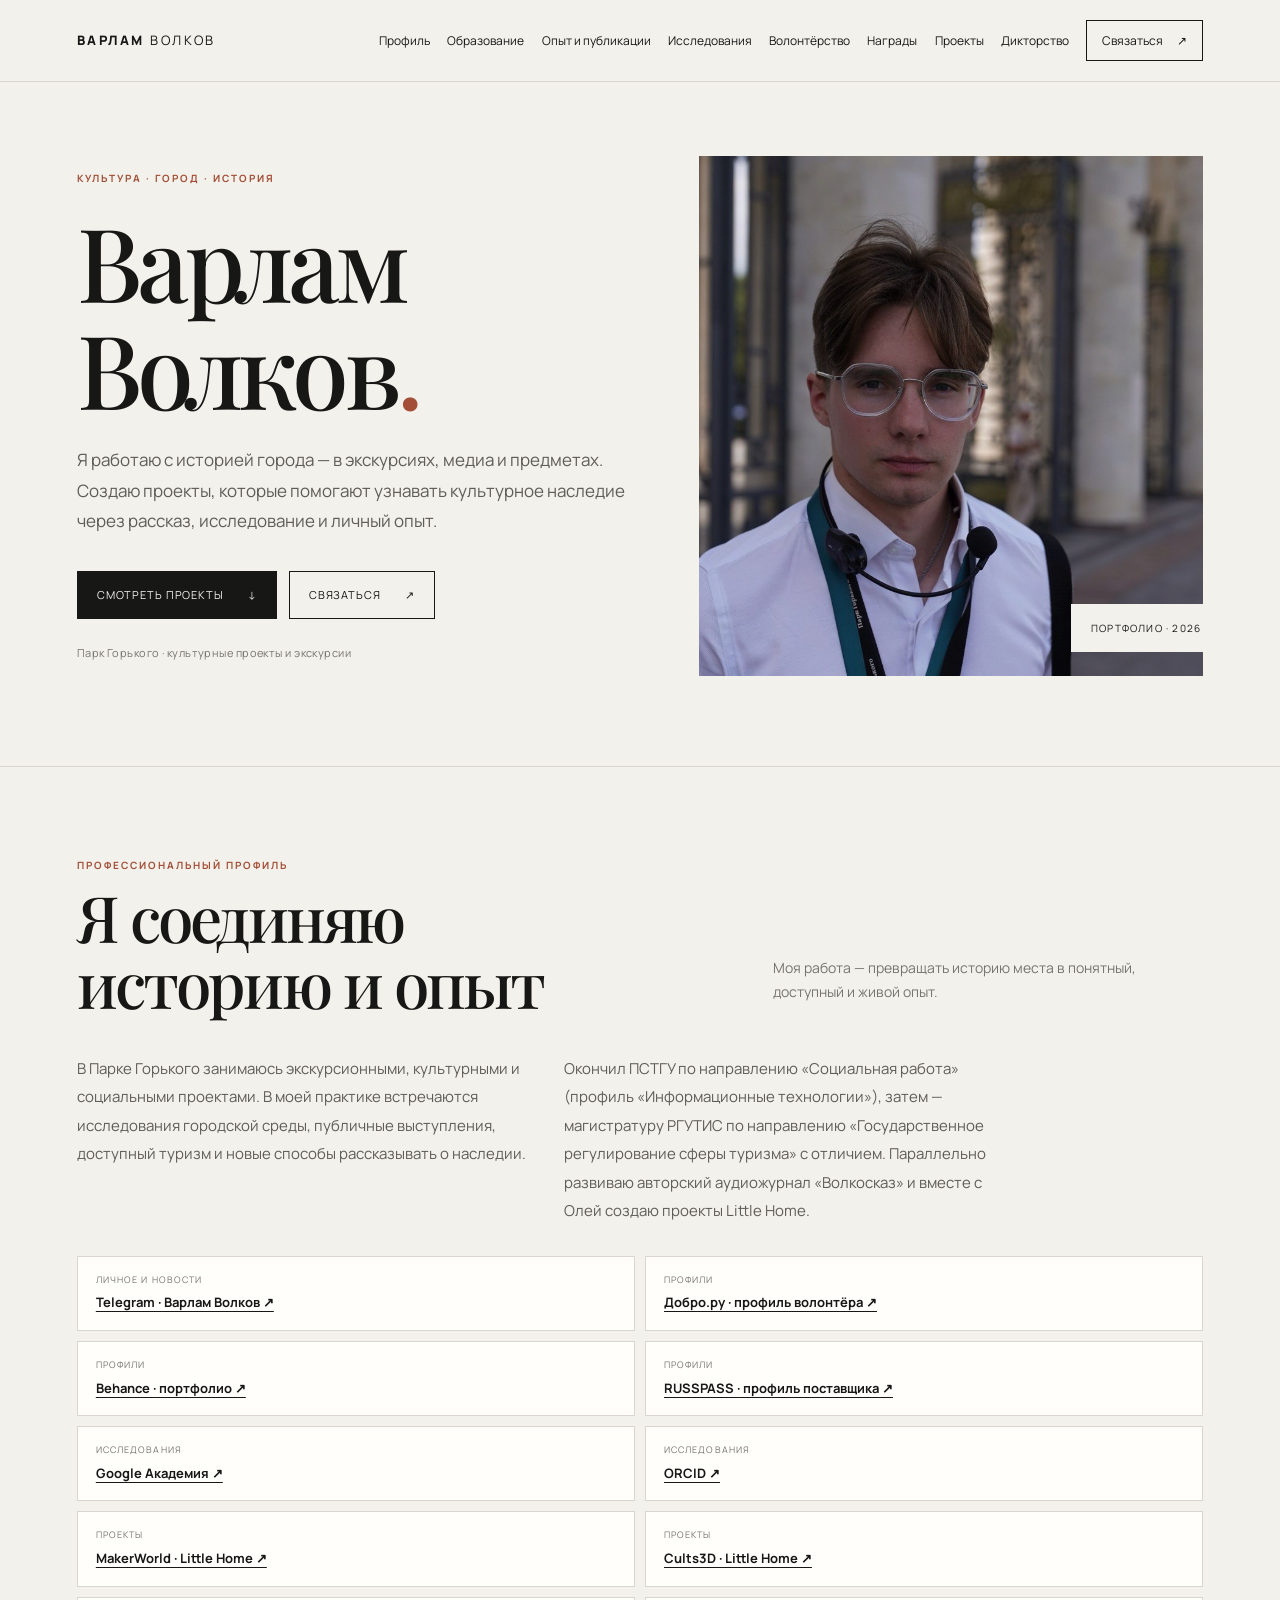
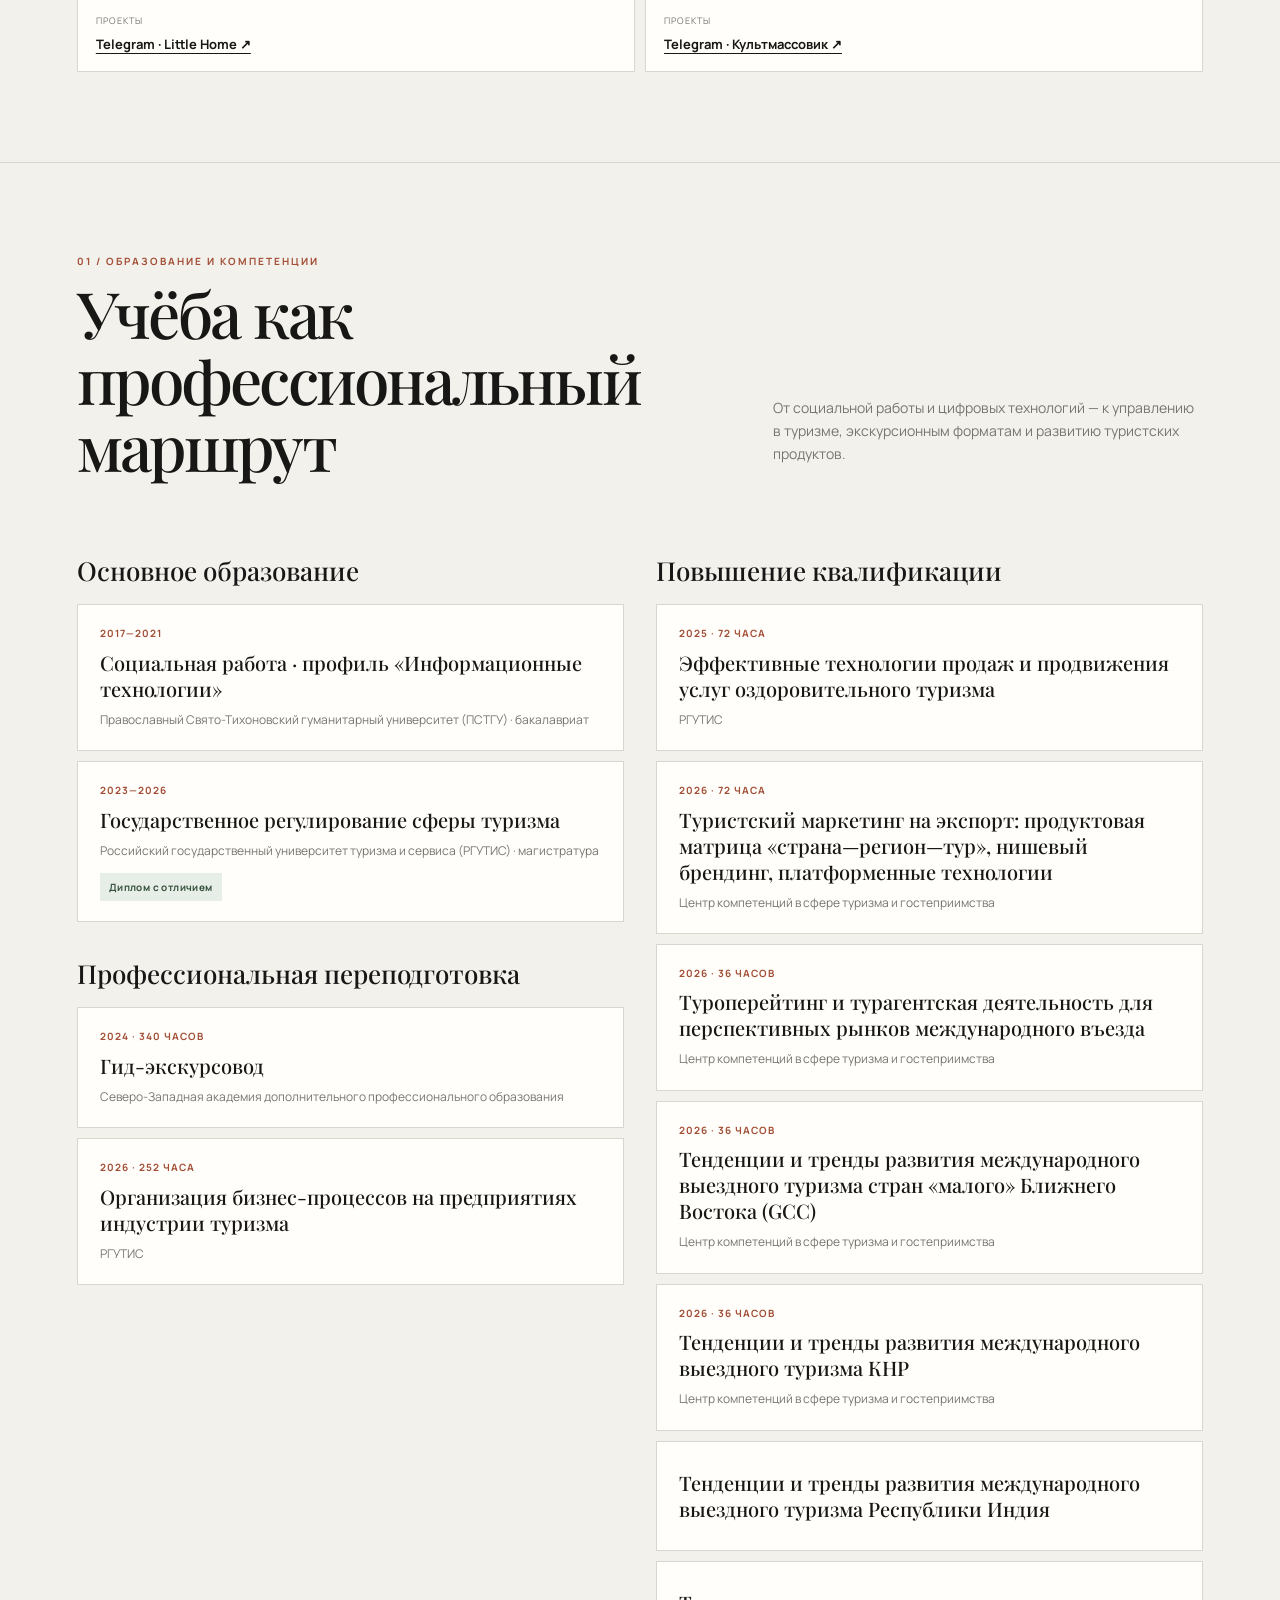
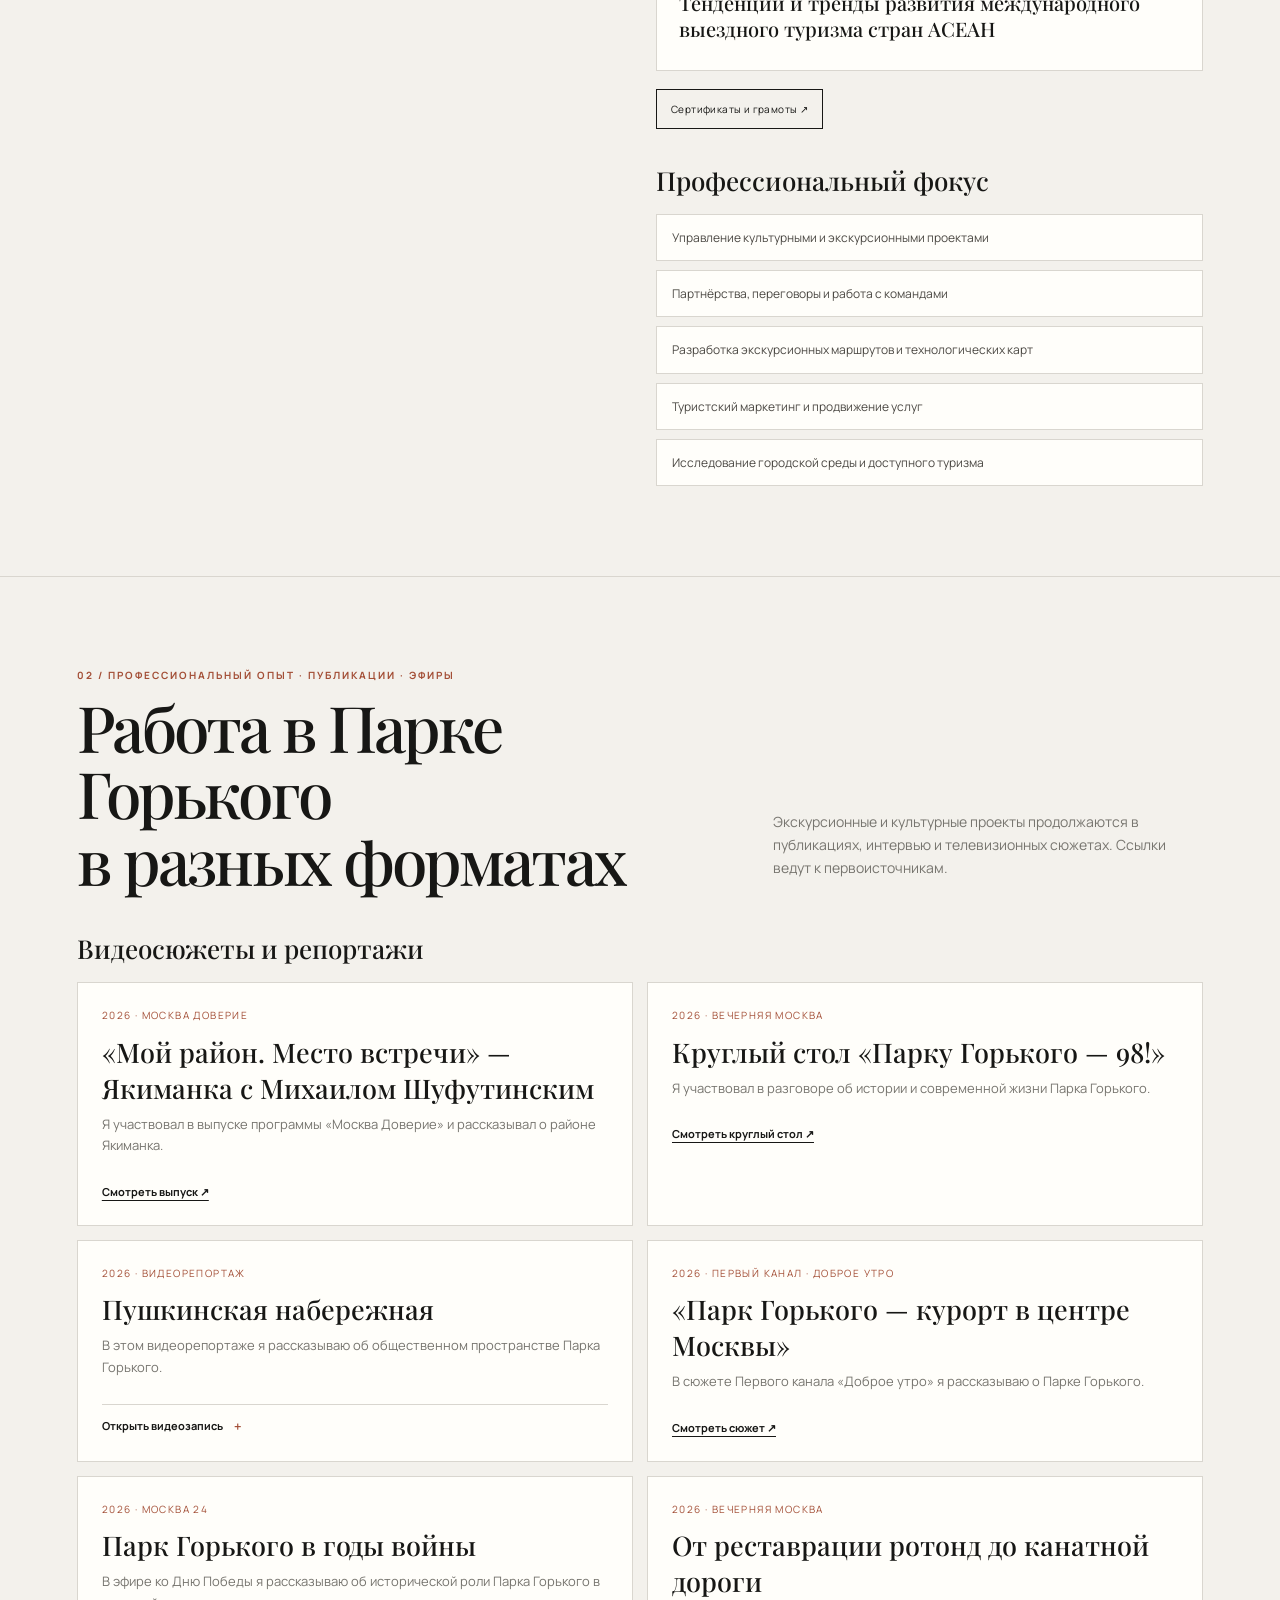
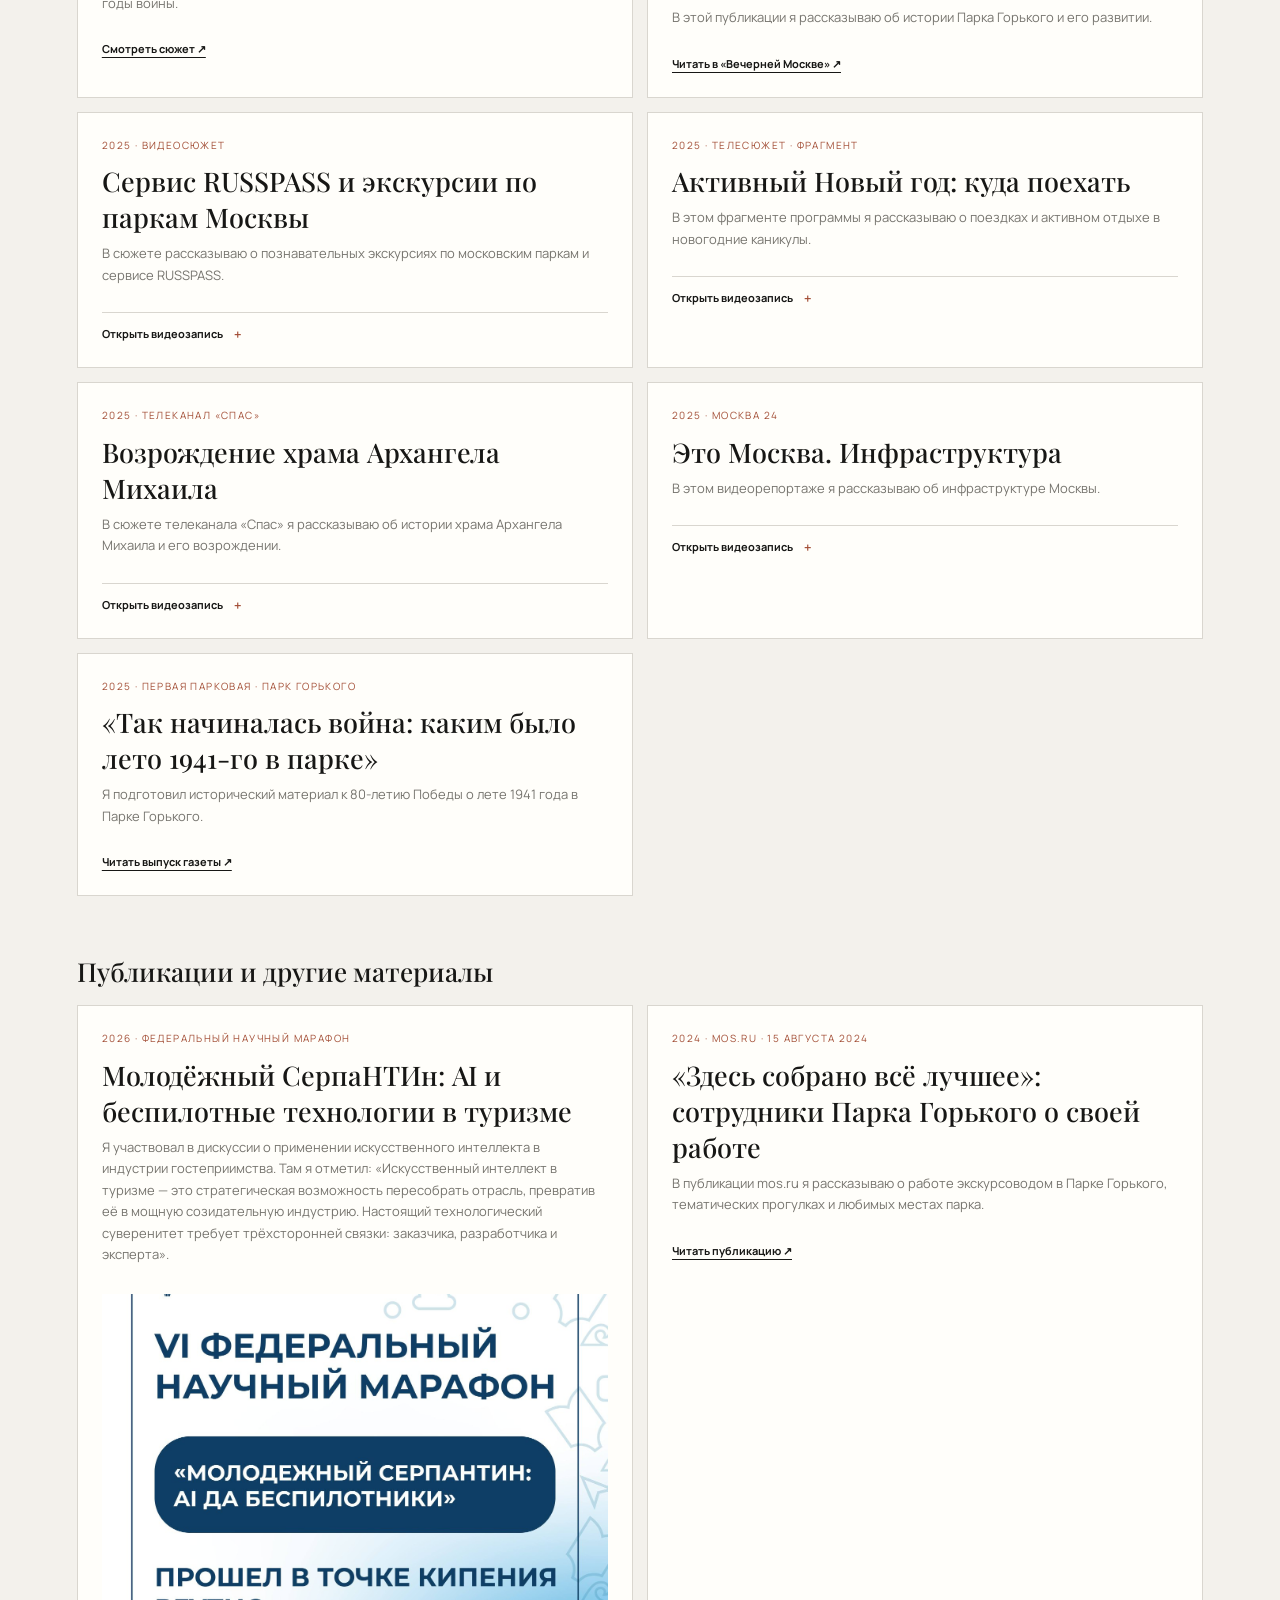
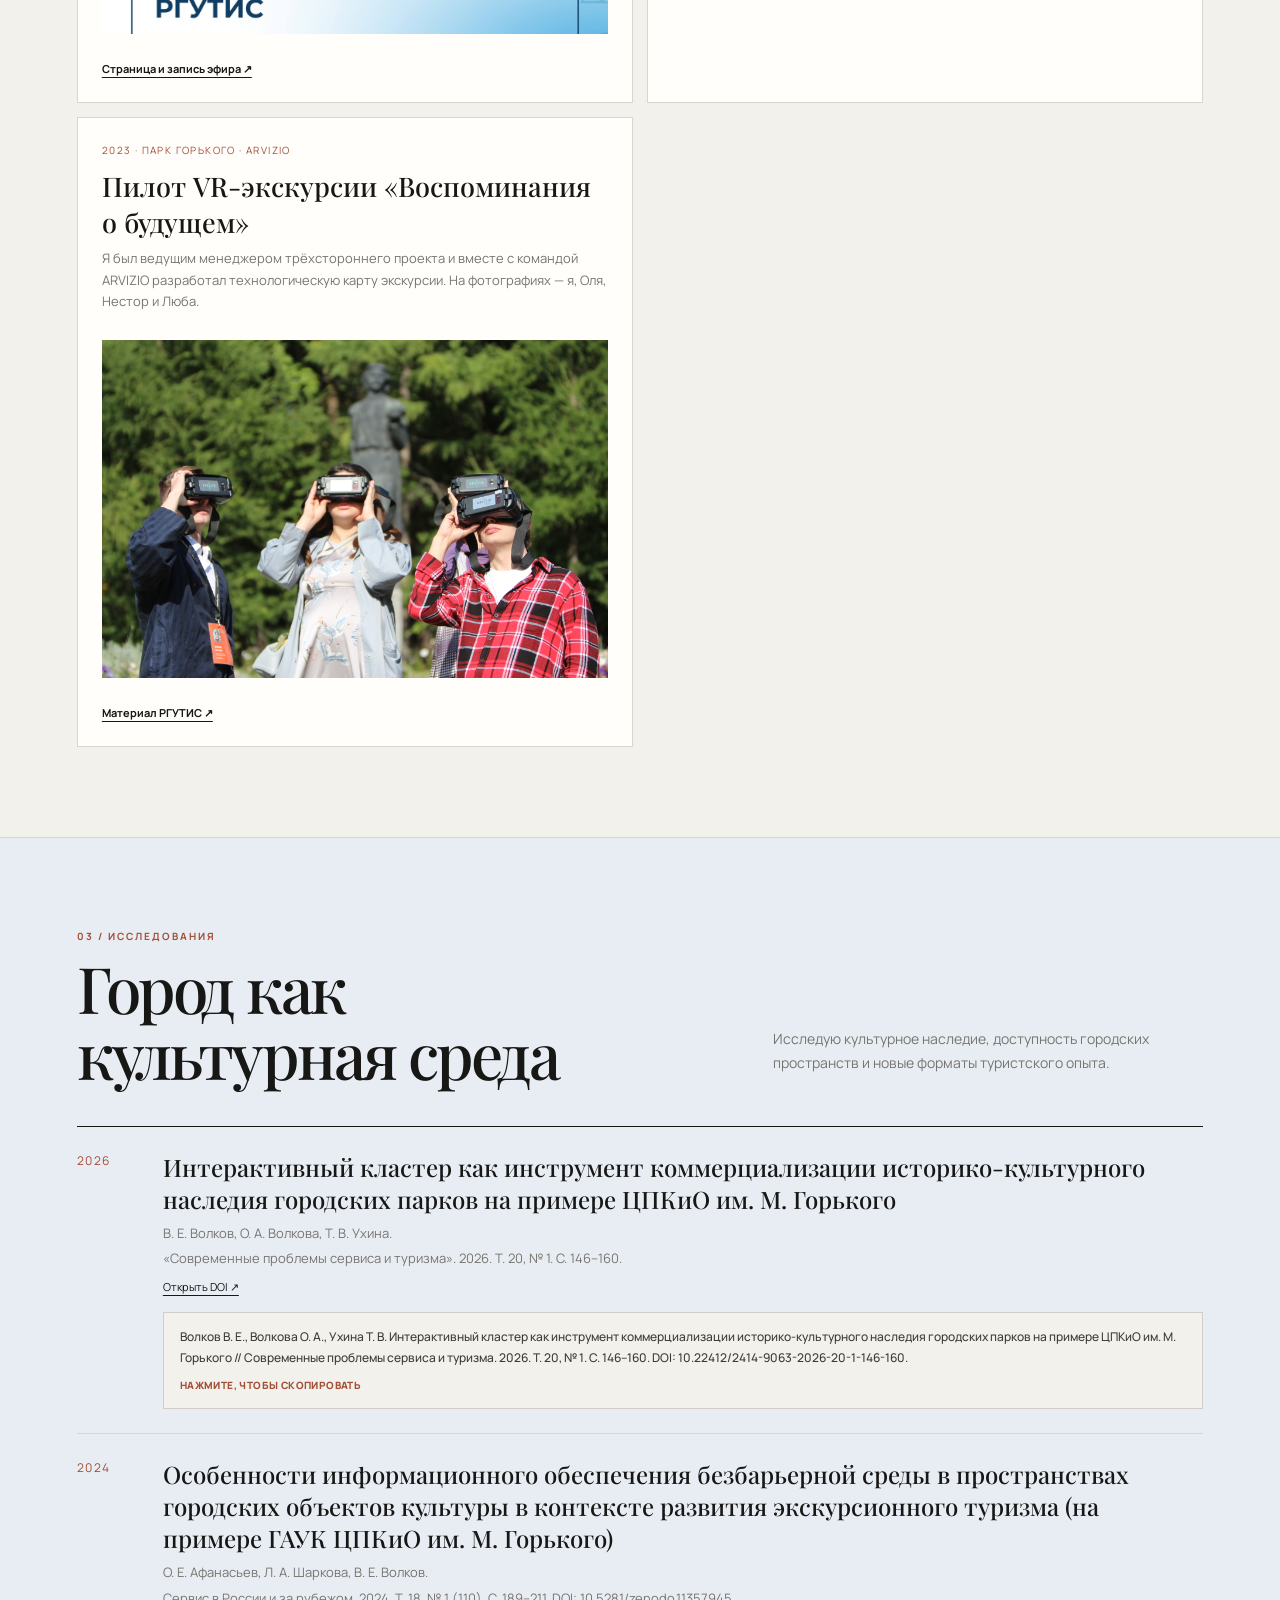
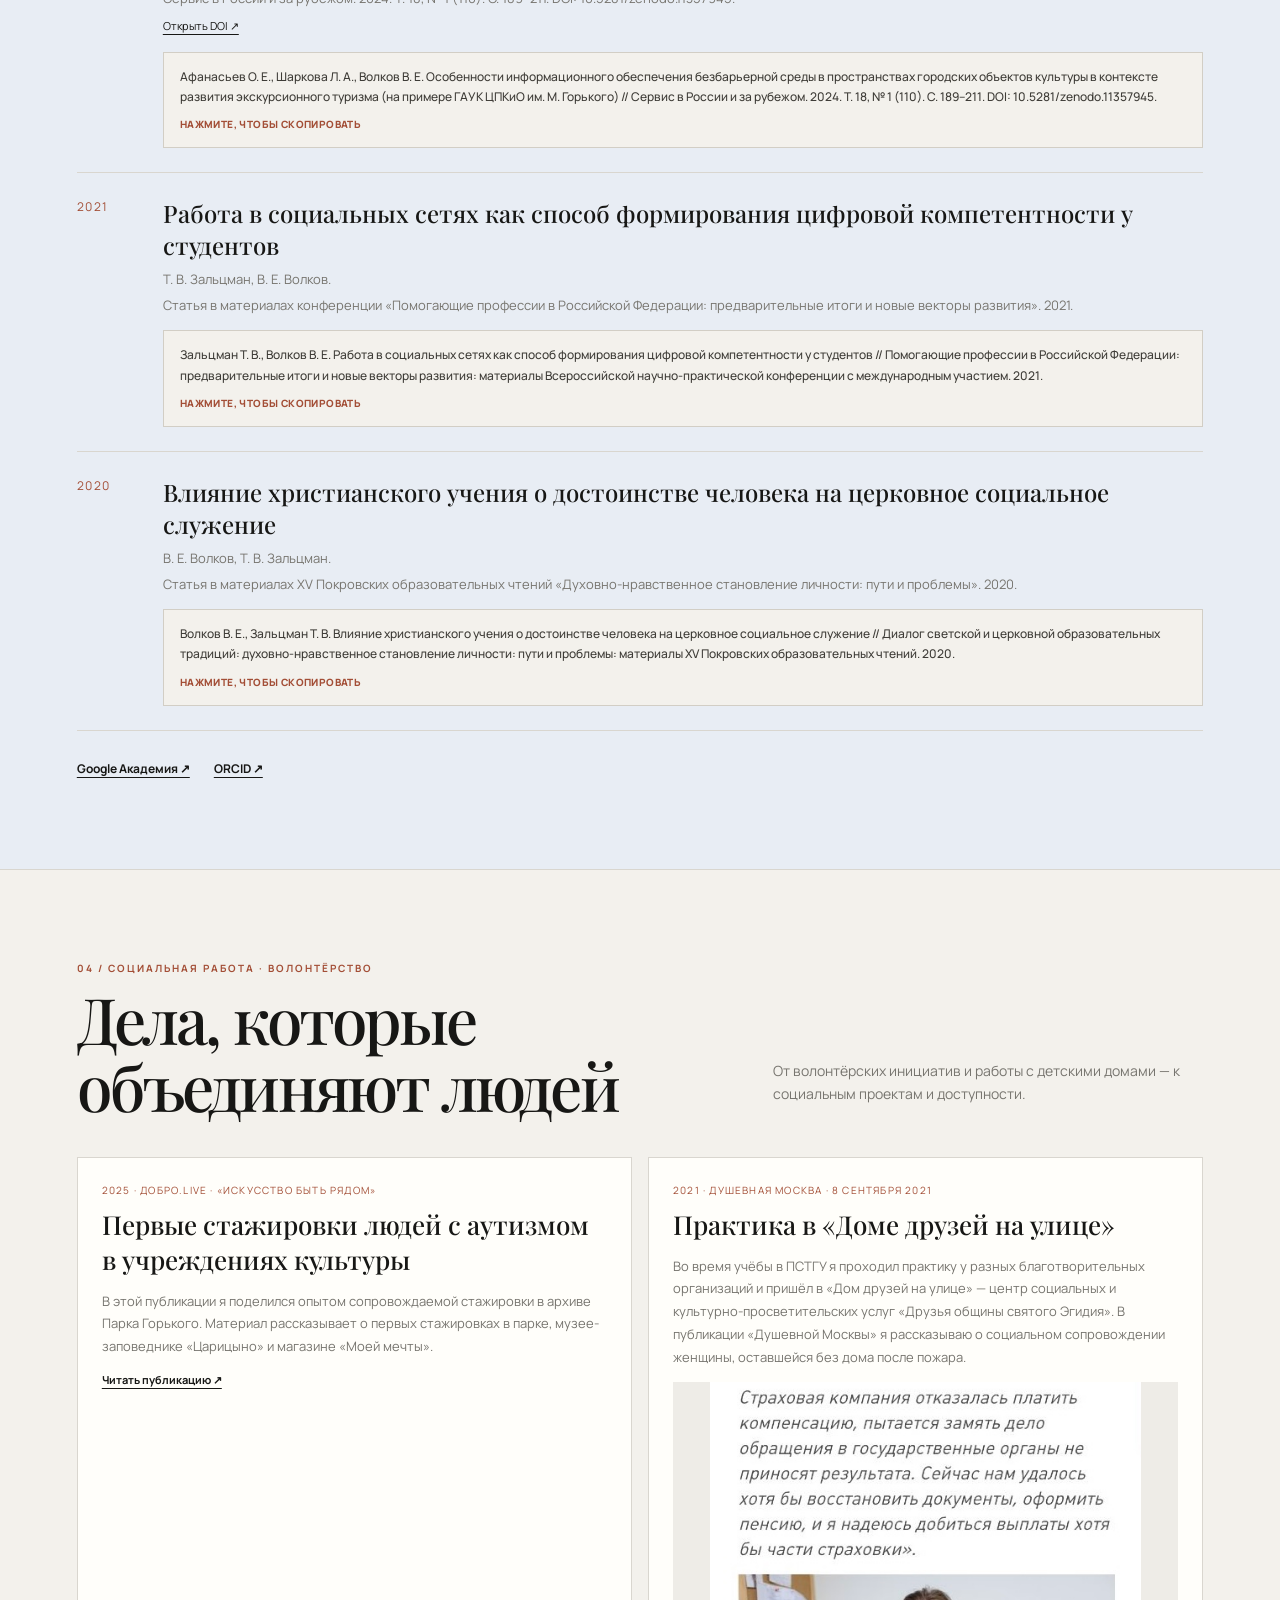
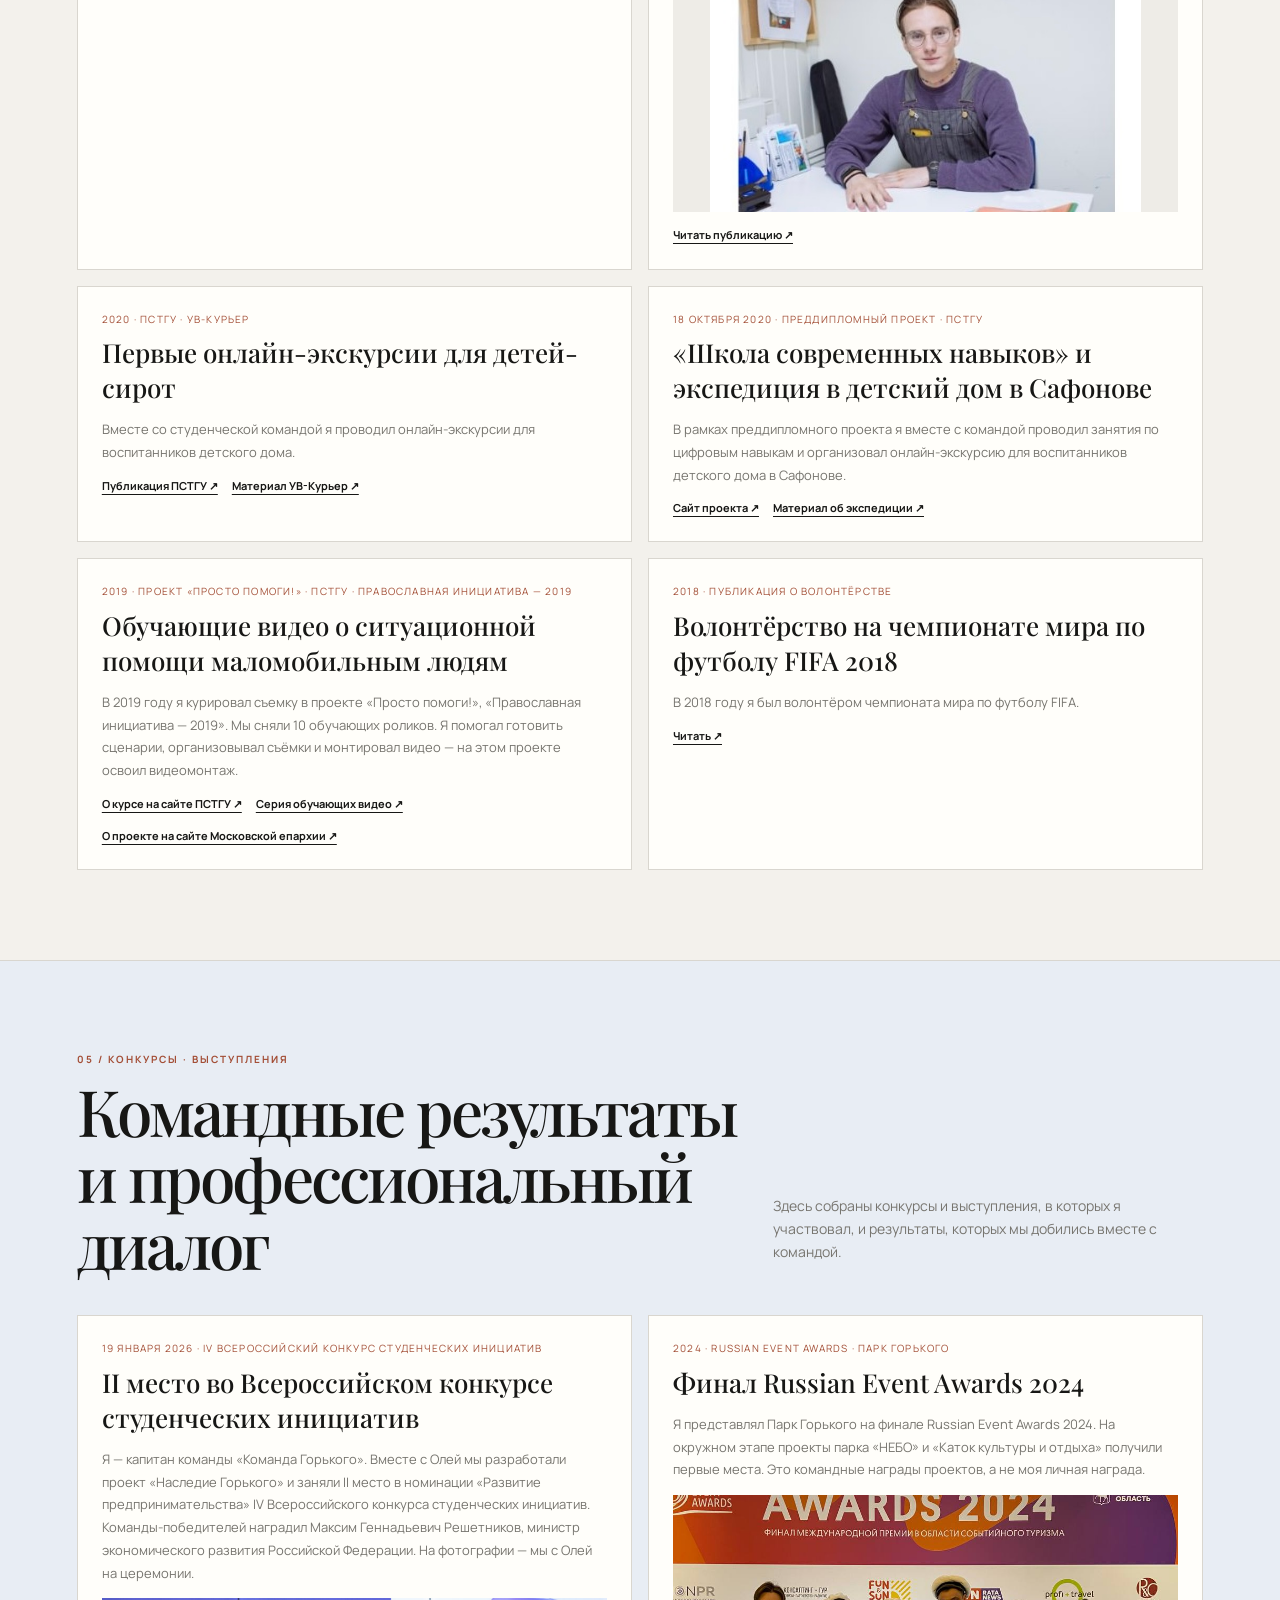
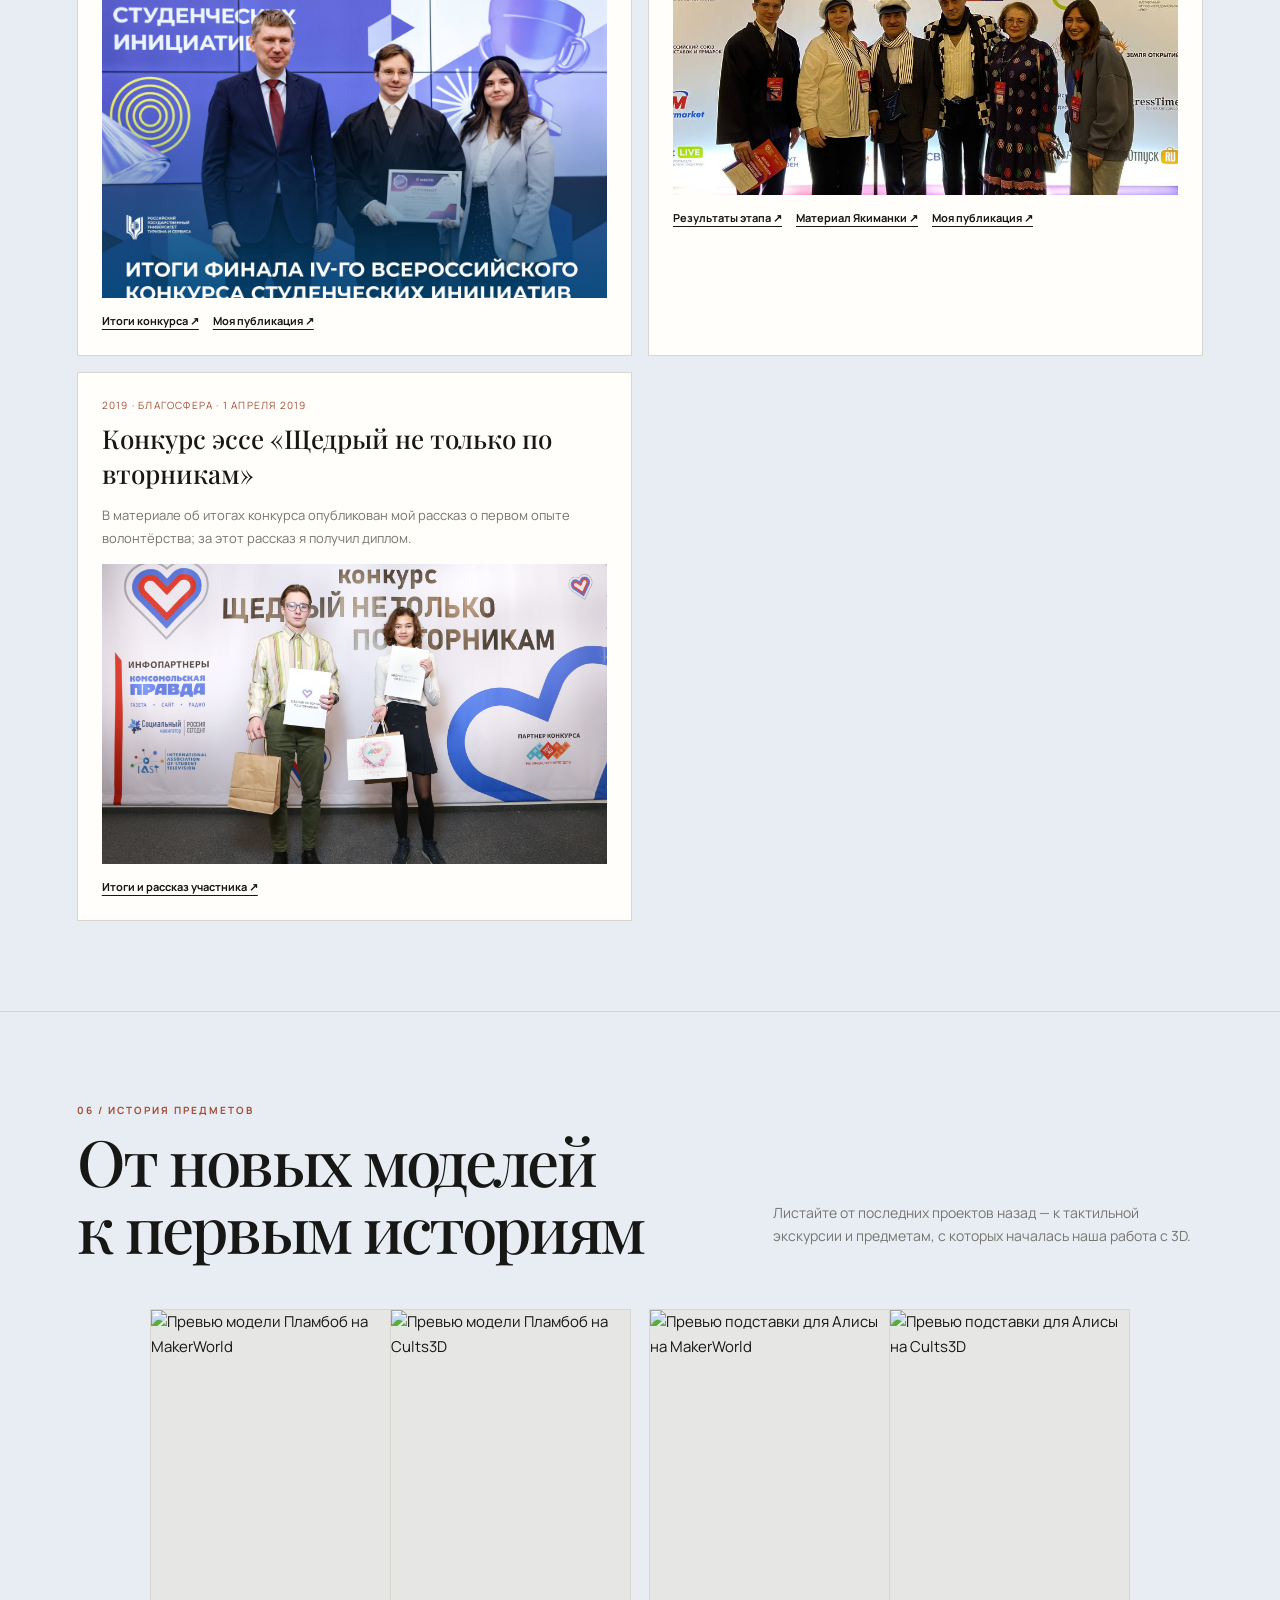
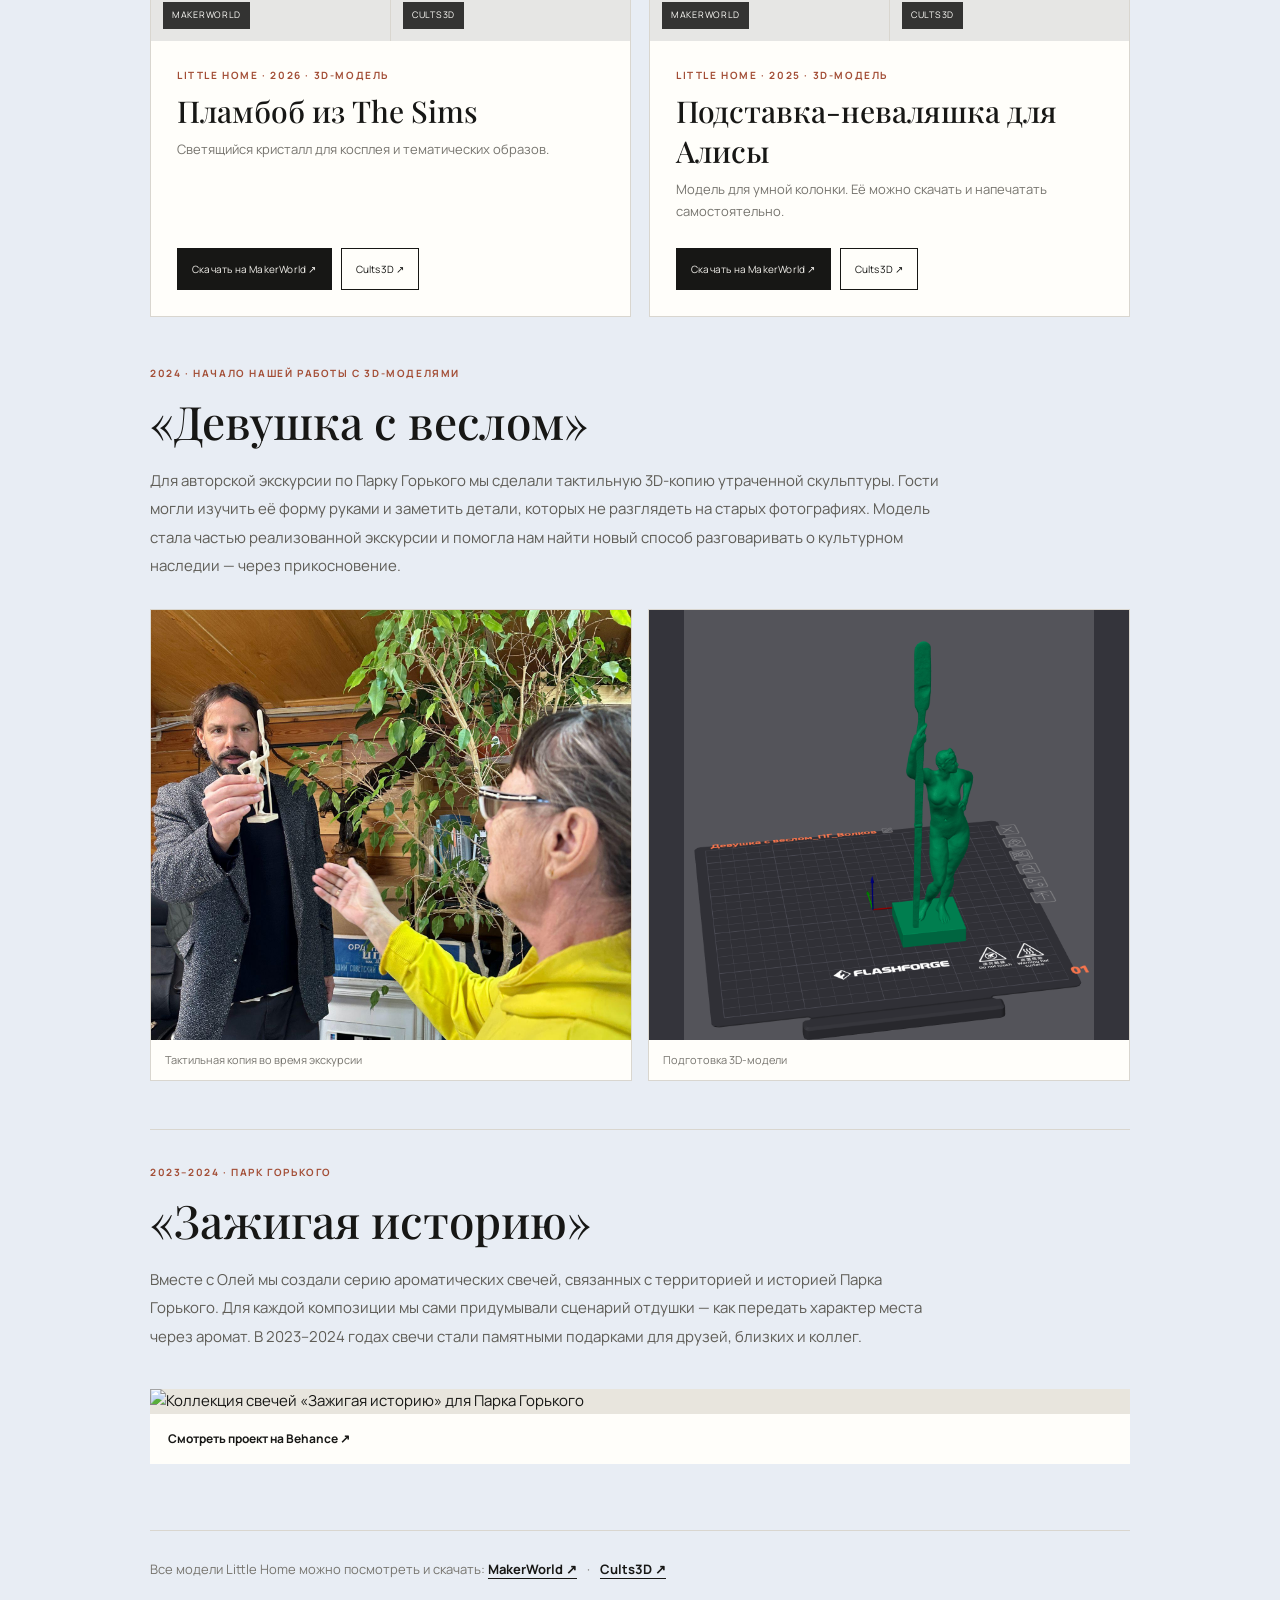
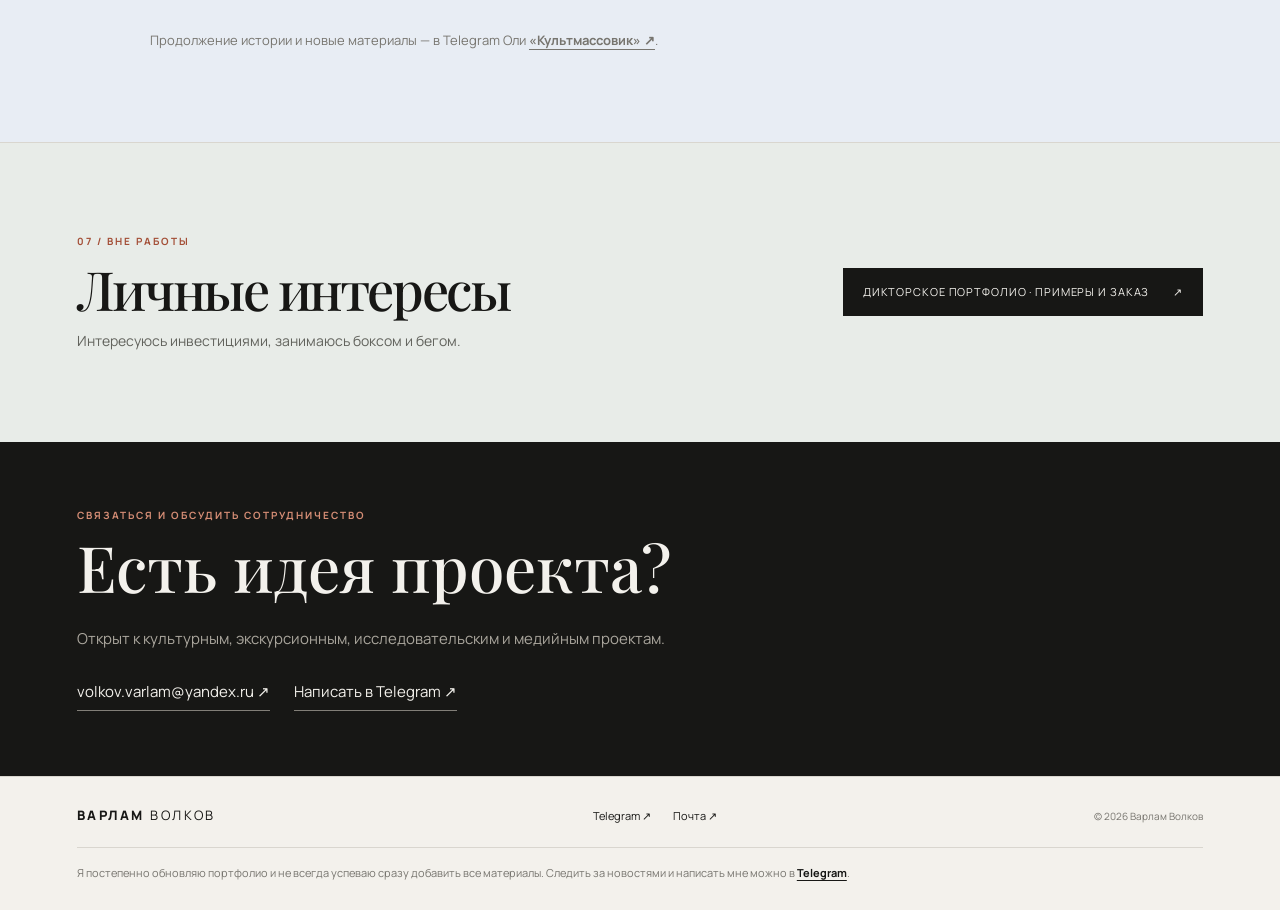
==== index.html @ 29f1b6e2 "Update index.html" ====
<!doctype html>
<html lang="ru">
<head>
<link rel="icon" href="favicon.svg" type="image/svg+xml">
<meta charset="utf-8"><meta name="viewport" content="width=device-width,initial-scale=1">
<title>Варлам Волков — портфолио</title>
<meta name="description" content="Портфолио Варлама Волкова: культурные и экскурсионные проекты, аудиожурнал, исследования, волонтёрство и публикации.">
<meta name="theme-color" content="#f3f1ec">
<link rel="canonical" href="https://varlamvolkov.github.io/varlam-portfolio/">
<meta property="og:type" content="website"><meta property="og:locale" content="ru_RU">
<meta property="og:title" content="Варлам Волков — портфолио">
<meta property="og:description" content="Культурные проекты, экскурсии, исследования, аудиожурнал и волонтёрство.">
<meta property="og:url" content="https://varlamvolkov.github.io/varlam-portfolio/">
<meta property="og:image" content="https://varlamvolkov.github.io/varlam-portfolio/assets/images/portrait-guide.jpeg">
<meta name="twitter:card" content="summary_large_image">
<link rel="preconnect" href="https://fonts.googleapis.com"><link rel="preconnect" href="https://fonts.gstatic.com" crossorigin>
<link href="https://fonts.googleapis.com/css2?family=Manrope:wght@400;500;600;700;800&family=Playfair+Display:wght@500;600&display=swap" rel="stylesheet">
<link rel="stylesheet" href="assets/css/style.css?v=20261118-1">
</head>
<body>
<a class="skip-link" href="#main-content">Перейти к содержимому</a>
<header class="site-header"><a class="brand" href="#top">ВАРЛАМ <span>ВОЛКОВ</span></a><button class="menu-toggle" aria-label="Открыть меню" aria-expanded="false"><i></i><i></i></button><nav class="main-nav" aria-label="Основная навигация"><a href="#about">Профиль</a><a href="#education">Образование</a><a href="#media">Опыт и публикации</a><a href="#research">Исследования</a><a href="#volunteering">Волонтёрство</a><a href="#awards">Награды</a><a href="#projects">Проекты</a><a href="voice.html">Дикторство</a><a class="nav-contact" href="#contact">Связаться <span>↗</span></a></nav></header>
<main id="main-content">
<section class="container hero" id="top"><div><div class="eyebrow">Культура · Город · История</div><h1 class="display">Варлам<br>Волков<span style="color:var(--accent)">.</span></h1><p class="hero-copy">Я работаю с историей города — в экскурсиях, медиа и предметах. Создаю проекты, которые помогают узнавать культурное наследие через рассказ, исследование и личный опыт.</p><div class="hero-actions"><a class="button dark" href="#projects">Смотреть проекты <span>↓</span></a><a class="button" href="#contact">Связаться <span>↗</span></a></div><div class="hero-meta">Парк Горького · культурные проекты и экскурсии</div></div><div class="hero-image"><img src="assets/images/portrait-guide.jpeg" alt="Варлам Волков во время экскурсионной работы" fetchpriority="high" decoding="async"><div class="image-note">Портфолио · 2026</div></div></section>
<section class="section section-profile" id="about"><div class="container"><div class="section-head"><div><div class="eyebrow">Профессиональный профиль</div><h2 class="display">Я соединяю<br>историю и опыт</h2></div><p class="section-intro">Моя работа — превращать историю места в понятный, доступный и живой опыт.</p></div><div class="profile-summary"><p>В Парке Горького занимаюсь экскурсионными, культурными и социальными проектами. В моей практике встречаются исследования городской среды, публичные выступления, доступный туризм и новые способы рассказывать о наследии.</p><p>Окончил ПСТГУ по направлению «Социальная работа» (профиль «Информационные технологии»), затем — магистратуру РГУТИС по направлению «Государственное регулирование сферы туризма» с отличием. Параллельно развиваю авторский аудиожурнал «Волкосказ» и вместе с Олей создаю проекты Little Home.</p></div><div class="profile-links" id="profile-links"></div></div></section>
<section class="section" id="education"><div class="container"><div class="section-head"><div><div class="eyebrow">01 / Образование и компетенции</div><h2 class="display">Учёба как<br>профессиональный маршрут</h2></div><p class="section-intro">От социальной работы и цифровых технологий — к управлению в туризме, экскурсионным форматам и развитию туристских продуктов.</p></div><div class="education-columns"><div><h3 class="subsection-title">Основное образование</h3><div class="education-list" data-education="core"></div><h3 class="subsection-title education-subhead">Профессиональная переподготовка</h3><div class="education-list" data-education="retraining"></div></div><div><h3 class="subsection-title">Повышение квалификации</h3><div class="education-list" data-education="training"></div><p class="education-certificates"><a class="button" data-certificates-link href="#certificates" target="_blank" rel="noopener noreferrer">Сертификаты и грамоты ↗</a></p><h3 class="subsection-title education-subhead">Профессиональный фокус</h3><ul class="competency-list" data-education-skills></ul></div></div></div></section>
<section class="section" id="media"><div class="container"><div class="section-head"><div><div class="eyebrow">02 / Профессиональный опыт · публикации · эфиры</div><h2 class="display">Работа в Парке Горького<br>в разных форматах</h2></div><p class="section-intro">Экскурсионные и культурные проекты продолжаются в публикациях, интервью и телевизионных сюжетах. Ссылки ведут к первоисточникам.</p></div><h3 class="subsection-title">Видеосюжеты и репортажи</h3><div class="media-grid" id="video-library"></div><h3 class="subsection-title media-subhead">Публикации и другие материалы</h3><div class="media-grid" id="media-timeline"></div></div></section>
<section class="section section-soft" id="research"><div class="container"><div class="section-head"><div><div class="eyebrow">03 / Исследования</div><h2 class="display">Город как<br>культурная среда</h2></div><p class="section-intro">Исследую культурное наследие, доступность городских пространств и новые форматы туристского опыта.</p></div><div class="paper-list home-papers" id="portfolio-research"></div><div class="research-profiles"><a href="https://scholar.google.com/citations?user=aOtKClIAAAAJ" target="_blank" rel="noreferrer">Google Академия ↗</a><a href="https://orcid.org/0009-0007-8200-1363" target="_blank" rel="noreferrer">ORCID ↗</a></div></div></section>
<section class="section" id="volunteering"><div class="container"><div class="section-head"><div><div class="eyebrow">04 / Социальная работа · Волонтёрство</div><h2 class="display">Дела, которые<br>объединяют людей</h2></div><p class="section-intro">От волонтёрских инициатив и работы с детскими домами — к социальным проектам и доступности.</p></div><div class="impact-grid" id="portfolio-volunteering"></div></div></section>
<section class="section section-soft" id="awards"><div class="container"><div class="section-head"><div><div class="eyebrow">05 / Конкурсы · выступления</div><h2 class="display">Командные результаты<br>и профессиональный диалог</h2></div><p class="section-intro">Здесь собраны конкурсы и выступления, в которых я участвовал, и результаты, которых мы добились вместе с командой.</p></div><div class="impact-grid" id="portfolio-awards"></div></div></section>
<section class="section section-soft" id="projects"><div class="container"><div class="section-head"><div><div class="eyebrow">06 / История предметов</div><h2 class="display">От новых моделей<br>к первым историям</h2></div><p class="section-intro">Листайте от последних проектов назад — к тактильной экскурсии и предметам, с которых началась наша работа с 3D.</p></div><div class="project-journey">
<article class="journey-chapter"><div class="project-kicker">2023–2024 · Парк Горького</div><h3>«Зажигая историю»</h3><p>Вместе с Олей мы создали серию ароматических свечей, связанных с территорией и историей Парка Горького. Для каждой композиции мы сами придумывали сценарий отдушки — как передать характер места через аромат. В 2023–2024 годах свечи стали памятными подарками для друзей, близких и коллег.</p><a class="behance-preview" href="https://www.behance.net/gallery/184331945/kollekcija-svech-zazhigaja-istoriju-dlja-parka-gorkogo" target="_blank" rel="noreferrer"><img src="https://mir-s3-cdn-cf.behance.net/project_modules/2800_webp/e25d7f184331945.654fc05d62555.png" alt="Коллекция свечей «Зажигая историю» для Парка Горького" loading="lazy"><span>Смотреть проект на Behance ↗</span></a></article>
<article class="journey-chapter journey-origin"><div class="project-kicker">2024 · Начало нашей работы с 3D-моделями</div><h3>«Девушка с веслом»</h3><p>Для авторской экскурсии по Парку Горького мы сделали тактильную 3D-копию утраченной скульптуры. Гости могли изучить её форму руками и заметить детали, которых не разглядеть на старых фотографиях. Модель стала частью реализованной экскурсии и помогла нам найти новый способ разговаривать о культурном наследии — через прикосновение.</p><div class="story-gallery"><figure><img src="assets/images/girl-with-oar-excursion.jpg" alt="Тактильная миниатюра «Девушка с веслом» на экскурсии" loading="lazy"><figcaption>Тактильная копия во время экскурсии</figcaption></figure><figure><img src="assets/images/girl-with-oar-model.png" alt="Цифровая модель скульптуры «Девушка с веслом» перед печатью" loading="lazy"><figcaption>Подготовка 3D-модели</figcaption></figure></div></article>
<div class="project-grid journey-models">
<article class="project-card"><div class="platform-thumbs"><a href="https://makerworld.com/ru/models/3468555-roly-poly-stand-for-alice-speaker" target="_blank" rel="noreferrer"><img src="https://makerworld.bblmw.com/makerworld/model/USc0b7e883526c21/design/fc08b1feff494210.jpg?x-oss-process=image%2Fresize%2Cw_800%2Fformat%2Cwebp" alt="Превью подставки для Алисы на MakerWorld" loading="lazy"><span>MakerWorld</span></a><a href="https://cults3d.com/ru/3d-model/dom/podstavka-nevalyashka-dlya-kolonki-alisa-tumbler-stand-for-the-alice-speaker" target="_blank" rel="noreferrer"><img src="https://images.cults3d.com/1B6YszyCt7aABkS6U0AhTsWvVF0=/246x246/filters:no_upscale():format(webp)/https://fbi.cults3d.com/uploaders/16234658/illustration-file/fd2e5b9d-26db-4cb4-8069-8ba1074d31c4/photo_2025-12-13_22-36-44.jpg" alt="Превью подставки для Алисы на Cults3D" loading="lazy"><span>Cults3D</span></a></div><div class="project-card-body"><div class="project-kicker">Little Home · 2025 · 3D-модель</div><h3>Подставка-неваляшка для Алисы</h3><p>Модель для умной колонки. Её можно скачать и напечатать самостоятельно.</p><div class="project-links"><a class="button dark" href="https://makerworld.com/ru/models/3468555-roly-poly-stand-for-alice-speaker" target="_blank" rel="noreferrer">Скачать на MakerWorld ↗</a><a class="button" href="https://cults3d.com/ru/3d-model/dom/podstavka-nevalyashka-dlya-kolonki-alisa-tumbler-stand-for-the-alice-speaker" target="_blank" rel="noreferrer">Cults3D ↗</a></div></div></article>
<article class="project-card"><div class="platform-thumbs"><a href="https://makerworld.com/ru/models/3468338-plumbob-from-the-sims-glowing-crystal" target="_blank" rel="noreferrer"><img src="https://makerworld.bblmw.com/makerworld/model/USb049cfb4d70a67/design/ff5d53f204d68a15.jpg?x-oss-process=image%2Fresize%2Cw_800%2Fformat%2Cwebp" alt="Превью модели Пламбоб на MakerWorld" loading="lazy"><span>MakerWorld</span></a><a href="https://cults3d.com/ru/3d-model/urasheniya/plambob-iz-the-sims-plumbob-svetyaschiysya-kristall" target="_blank" rel="noreferrer"><img src="https://images.cults3d.com/Yw2PVMmZlhbISVdVOTpXkaJihzE=/246x246/filters:no_upscale():format(webp)/https://fbi.cults3d.com/uploaders/16234658/illustration-file/b7c997bb-e9a1-4a80-b857-cb35dcc4f6d1/Plumbob.jpg" alt="Превью модели Пламбоб на Cults3D" loading="lazy"><span>Cults3D</span></a></div><div class="project-card-body"><div class="project-kicker">Little Home · 2026 · 3D-модель</div><h3>Пламбоб из The Sims</h3><p>Светящийся кристалл для косплея и тематических образов.</p><div class="project-links"><a class="button dark" href="https://makerworld.com/ru/models/3468338-plumbob-from-the-sims-glowing-crystal" target="_blank" rel="noreferrer">Скачать на MakerWorld ↗</a><a class="button" href="https://cults3d.com/ru/3d-model/urasheniya/plambob-iz-the-sims-plumbob-svetyaschiysya-kristall" target="_blank" rel="noreferrer">Cults3D ↗</a></div></div></article>
</div><p class="project-platforms">Все модели Little Home можно посмотреть и скачать: <a href="https://makerworld.com/ru/@LittleHome" target="_blank" rel="noreferrer">MakerWorld ↗</a><span>·</span><a href="https://cults3d.com/ru/polzovateli/LittleHome/3d-modeli" target="_blank" rel="noreferrer">Cults3D ↗</a></p><p class="project-followup">Продолжение истории и новые материалы — в Telegram Оли <a href="https://t.me/massworker" target="_blank" rel="noreferrer">«Культмассовик» ↗</a>.</p></div></div></section>
<section class="section interest-teaser" id="interests"><div class="container interest-teaser-inner"><div><div class="eyebrow">07 / Вне работы</div><h2 class="display">Личные интересы</h2><p>Интересуюсь инвестициями, занимаюсь боксом и бегом.</p></div><a class="button dark" href="voice.html">Дикторское портфолио · примеры и заказ <span>↗</span></a></div></section>

<section class="contact-band" id="contact"><div class="container"><div class="eyebrow" style="color:#d58d75">Связаться и обсудить сотрудничество</div><h2>Есть идея проекта?</h2><p>Открыт к культурным, экскурсионным, исследовательским и медийным проектам.</p><div class="contact-actions"><a href="mailto:volkov.varlam@yandex.ru">volkov.varlam@yandex.ru ↗</a><a href="https://t.me/iamVarlam" target="_blank" rel="noreferrer">Написать в Telegram ↗</a></div></div></section>
</main>
<footer class="site-footer"><p class="update-note">Я постепенно обновляю портфолио и не всегда успеваю сразу добавить все материалы. Следить за новостями и написать мне можно в <a href="https://t.me/iamVarlam" target="_blank" rel="noreferrer">Telegram</a>.</p><a class="brand" href="#top">ВАРЛАМ <span>ВОЛКОВ</span></a><div class="footer-links"><a href="https://t.me/iamVarlam" target="_blank" rel="noreferrer">Telegram ↗</a><a href="mailto:volkov.varlam@yandex.ru">Почта ↗</a></div><small>© <span data-year></span> Варлам Волков</small></footer>
<script src="assets/js/main.js?v=20261118-1"></script>
</body></html>
---- assets/css/style.css ----
:root{--paper:#f3f1ec;--ink:#171715;--muted:#77756f;--line:#d9d6cf;--accent:#a34e36;--white:#fffefa;--serif:"Playfair Display",Georgia,serif;--sans:"Manrope",Arial,sans-serif}
*{box-sizing:border-box}html{scroll-behavior:smooth}body{margin:0;background:var(--paper);color:var(--ink);font-family:var(--sans);font-size:15px;line-height:1.65}a{color:inherit;text-decoration:none}button{font:inherit}.site-header{height:82px;padding:0 6vw;display:flex;align-items:center;justify-content:space-between;border-bottom:1px solid var(--line);position:relative;z-index:10;background:rgba(243,241,236,.94)}.brand{font-size:13px;letter-spacing:.19em;font-weight:800;white-space:nowrap}.brand span{font-weight:400}.main-nav{display:flex;align-items:center;gap:34px;font-size:12px}.main-nav a{transition:color .2s}.main-nav a:hover,.main-nav a.active{color:var(--accent)}.nav-contact{border:1px solid var(--ink);padding:10px 15px}.nav-contact span{padding-left:12px}.menu-toggle{display:none;background:none;border:0;padding:10px}.menu-toggle i{display:block;width:24px;height:1px;background:var(--ink);margin:6px}
.container{width:min(1160px,88vw);margin:auto}.eyebrow{font-size:10px;letter-spacing:.2em;text-transform:uppercase;color:var(--accent);font-weight:700}.display{font-family:var(--serif);font-weight:500;letter-spacing:-.045em;line-height:1.04}.hero{min-height:680px;display:grid;grid-template-columns:1.05fr .95fr;align-items:center;gap:5vw;padding:74px 0 90px}.hero h1{font-size:clamp(58px,8vw,112px);margin:22px 0 24px}.hero-copy{max-width:560px;color:#5f5d57;font-size:17px;line-height:1.8}.hero-actions{display:flex;gap:12px;margin-top:34px;flex-wrap:wrap}.button{display:inline-flex;align-items:center;gap:24px;padding:14px 19px;border:1px solid var(--ink);font-size:11px;letter-spacing:.08em;text-transform:uppercase;transition:.2s}.button.dark{background:var(--ink);color:var(--paper)}.button:hover{background:var(--accent);border-color:var(--accent);color:white}.hero-image{position:relative;min-height:520px}.hero-image img{width:100%;height:520px;object-fit:cover;display:block;filter:saturate(.72)}.image-note{position:absolute;right:-18px;bottom:24px;background:var(--paper);padding:16px 20px;font-size:10px;letter-spacing:.12em;text-transform:uppercase}
.section{padding:90px 0;border-top:1px solid var(--line)}.section-head{display:flex;justify-content:space-between;align-items:end;gap:30px;margin-bottom:38px}.section h2{font-size:clamp(38px,5vw,64px);margin:10px 0 0}.section-intro{max-width:430px;color:var(--muted);font-size:14px}.cards{display:grid;grid-template-columns:repeat(3,1fr);gap:14px}.card{border:1px solid var(--line);padding:27px;min-height:220px;display:flex;flex-direction:column;justify-content:space-between;transition:.25s}.card:hover{background:var(--white);transform:translateY(-3px)}.card-num{font-size:10px;color:var(--accent);letter-spacing:.15em}.card h3{font-family:var(--serif);font-size:29px;font-weight:500;margin:30px 0 8px}.card p{font-size:13px;color:var(--muted);margin:0}.arrow{font-size:22px;align-self:flex-end}
.page-hero{padding:92px 0 65px;border-bottom:1px solid var(--line)}.page-hero h1{font-size:clamp(54px,8vw,94px);margin:15px 0 22px}.page-lead{max-width:720px;font-size:17px;color:#66635d;line-height:1.8}.content-section{padding:60px 0 95px}.content-section h2{font:500 38px var(--serif);margin:0 0 25px}.audio-list{display:grid;gap:12px}.audio-card{background:var(--white);border:1px solid var(--line);padding:23px 25px;display:grid;grid-template-columns:1fr minmax(220px, .8fr);gap:28px;align-items:center}.audio-meta small,.meta{font-size:10px;letter-spacing:.14em;text-transform:uppercase;color:var(--accent)}.audio-card h3{font:500 25px var(--serif);margin:5px 0}.audio-card p{margin:0;color:var(--muted);font-size:12px}.audio-card audio{width:100%;height:40px}.note{padding:18px 20px;background:#e9e5dc;color:#666158;font-size:12px;margin-top:22px}
.media-grid{display:grid;grid-template-columns:repeat(2,1fr);gap:14px}.media-item{border-top:1px solid var(--ink);padding:20px 0 28px}.media-item h3{font:500 27px var(--serif);margin:10px 0}.media-item p{font-size:13px;color:var(--muted);max-width:540px}.media-item .meta{display:flex;gap:15px;flex-wrap:wrap}
.paper-list{border-top:1px solid var(--ink)}.paper{padding:24px 0;border-bottom:1px solid var(--line);display:grid;grid-template-columns:90px 1fr;gap:25px}.paper-year{font-size:12px;color:var(--accent);letter-spacing:.12em}.paper h3{font:500 24px var(--serif);margin:0 0 8px}.paper p{margin:4px 0;color:var(--muted);font-size:13px}.paper a{font-size:11px;text-decoration:underline;text-underline-offset:4px}
.about-grid{display:grid;grid-template-columns:.8fr 1.2fr;gap:7vw;align-items:start}.about-photo img{width:100%;display:block;filter:grayscale(1)}.about-text p{color:#5f5d57}.fact-list{border-top:1px solid var(--line);margin-top:32px}.fact{display:grid;grid-template-columns:140px 1fr;padding:14px 0;border-bottom:1px solid var(--line);font-size:13px}.fact span:first-child{color:var(--muted)}
.contact-band{background:var(--ink);color:var(--paper);padding:65px 0}.contact-band h2{font:500 clamp(38px,5vw,64px) var(--serif);margin:0 0 18px}.contact-band p{color:#aaa69d}.contact-actions{display:flex;gap:24px;flex-wrap:wrap;margin-top:28px}.contact-actions a{border-bottom:1px solid #827f78;padding-bottom:6px}
.site-footer{padding:28px 6vw;display:flex;flex-wrap:wrap;align-items:center;justify-content:space-between;gap:20px;border-top:1px solid var(--line)}.footer-links{display:flex;gap:22px;font-size:11px}.site-footer small{font-size:10px;color:var(--muted)}
@media(max-width:800px){.site-header{height:70px;padding:0 6vw}.menu-toggle{display:block}.main-nav{display:none;position:absolute;top:69px;left:0;right:0;background:var(--paper);padding:24px 6vw 30px;border-bottom:1px solid var(--line);flex-direction:column;align-items:flex-start;gap:20px}.main-nav.open{display:flex}.hero{grid-template-columns:1fr;padding:55px 0 65px;gap:35px}.hero h1{font-size:clamp(58px,15vw,90px)}.hero-image{min-height:0}.hero-image img{height:390px}.image-note{right:0}.section{padding:65px 0}.section-head{display:block}.section-intro{margin-top:18px}.cards{grid-template-columns:1fr}.card{min-height:180px}.audio-card{grid-template-columns:1fr;gap:14px}.media-grid{grid-template-columns:1fr}.about-grid{grid-template-columns:1fr}.about-photo{max-width:380px}.page-hero{padding:65px 0 45px}.content-section{padding:45px 0 70px}.paper{grid-template-columns:55px 1fr;gap:15px}.site-footer{flex-wrap:wrap}.site-footer small{width:100%}}

.media-link{margin-top:12px;background:#1e1c19;color:#fff!important;font-weight:700;letter-spacing:.04em;text-transform:none;font-size:12px}.media-link:focus-visible{outline:3px solid #a84e32;outline-offset:3px}.media-item .media-link:hover{color:#fff!important}

.project-story{padding-top:60px;padding-bottom:75px}.project-kicker{font-size:10px;letter-spacing:.16em;text-transform:uppercase;color:var(--accent);font-weight:700}.project-story h2{font:500 clamp(38px,5vw,58px) var(--serif);max-width:780px;margin:12px 0 22px}.project-prose{max-width:760px}.project-prose p{color:#5f5d57;font-size:15px;line-height:1.9;margin:0 0 16px}.project-links{margin-top:28px}.project-divider{border-top:1px solid var(--line)}
.section-soft{background:#e8edf4}.project-grid{display:grid;grid-template-columns:repeat(2,minmax(0,1fr));gap:18px}.project-card{background:var(--white);border:1px solid var(--line);display:flex;flex-direction:column;min-width:0}.project-image{display:block;overflow:hidden;background:#e7e6e2;aspect-ratio:1.45}.project-image img{width:100%;height:100%;object-fit:cover;display:block;transition:transform .35s}.project-image:hover img{transform:scale(1.035)}.project-card-body{padding:26px;display:flex;flex-direction:column;align-items:flex-start;flex:1}.project-card h3{font:500 30px var(--serif);margin:8px 0}.project-card p{color:var(--muted);font-size:13px;max-width:520px;margin:0 0 18px}.project-links{display:flex;gap:9px;flex-wrap:wrap;margin-top:auto;padding-top:8px}.project-links .button{font-size:10px;letter-spacing:.02em;text-transform:none;gap:8px;padding:12px 14px}.project-card-story{background:#dfe7fa;justify-content:center}.project-card-story .project-card-body{padding:34px}.text-link,.detail-link a{font-size:12px;font-weight:700;text-decoration:underline;text-decoration-thickness:1px;text-underline-offset:5px}.text-link{margin-top:6px}.project-platforms{margin:28px 0;font-size:13px;color:var(--muted)}.project-platforms a{color:var(--ink);font-weight:700;text-decoration:underline;text-underline-offset:4px}.project-platforms span{padding:0 10px}.behance-preview{display:block;position:relative;margin:38px 0 18px;overflow:hidden;background:#e8e5dd}.behance-preview img{display:block;width:100%;max-height:560px;object-fit:cover;object-position:center 40%}.behance-preview span{display:block;padding:15px 18px;background:var(--white);font-size:12px;font-weight:700}.social-projects{display:flex;gap:24px;font-size:12px;font-weight:700}.social-projects a{text-decoration:underline;text-underline-offset:4px}.journal-intro{border-top:1px solid var(--line);margin-top:60px;padding-top:38px}.journal-intro h3{font:500 40px var(--serif);margin:8px 0}.journal-intro p{color:var(--muted);max-width:650px}.detail-link{margin:22px 0 0;text-align:right}.media-video{display:block;width:100%;aspect-ratio:16/9;background:#191817;object-fit:contain;margin:14px 0}.media-item{padding:24px;background:var(--white);border:1px solid var(--line);display:flex;flex-direction:column;align-items:flex-start}.media-item h3{margin:10px 0 4px}.media-item p{margin:4px 0 14px}.media-item .media-video{margin-top:auto}.media-item .media-link{margin-top:12px}.media-grid .media-item .media-link{min-height:45px;display:inline-flex;align-items:center}@media(max-width:800px){.project-grid{grid-template-columns:1fr}.project-links .button{flex:1;justify-content:center}.project-card h3{font-size:26px}.behance-preview img{max-height:360px}.detail-link{text-align:left}.journal-intro{margin-top:45px}.media-item{padding:19px}.project-card-story .project-card-body{padding:28px}}
.model-demo{margin:24px 0 0}.model-demo video{display:block;width:min(100%,800px);aspect-ratio:16/9;object-fit:contain;background:#191817}.model-demo figcaption{font-size:11px;color:var(--muted);padding-top:8px}
.model-still{margin:26px 0 0;width:min(100%,800px)}.model-still img{display:block;width:100%;height:auto;background:#34343b}.model-still figcaption{font-size:11px;color:var(--muted);padding-top:8px}
.platform-thumbs{display:grid;grid-template-columns:repeat(2,minmax(0,1fr));gap:1px;background:var(--line);aspect-ratio:1.45;overflow:hidden}.platform-thumbs a{display:block;position:relative;min-width:0;overflow:hidden;background:#e6e6e4}.platform-thumbs img{display:block;width:100%;height:100%;object-fit:cover;transition:transform .35s}.platform-thumbs a:hover img{transform:scale(1.04)}.platform-thumbs span{position:absolute;left:12px;bottom:12px;background:rgba(23,23,21,.86);color:#fffefa;padding:6px 9px;font-size:9px;letter-spacing:.08em;text-transform:uppercase}

/* Narrative project journey */
.project-journey{max-width:980px;margin:0 auto}.journey-chapter{padding:34px 0 48px;border-bottom:1px solid var(--line)}.journey-chapter h3{font:500 clamp(30px,4vw,46px) var(--serif);margin:8px 0 14px}.journey-chapter>p,.journey-chapter .project-prose{max-width:790px;color:#5f5d57;line-height:1.9}.journey-origin{padding-top:48px}.story-gallery{display:grid;grid-template-columns:1fr 1fr;gap:16px;margin-top:28px}.story-gallery figure{margin:0;background:var(--white);border:1px solid var(--line)}.story-gallery img{display:block;width:100%;height:430px;object-fit:cover;background:#34343b}.story-gallery figure:nth-child(2) img{object-fit:contain}.story-gallery figcaption{padding:11px 14px;color:var(--muted);font-size:11px}.journey-next{padding:34px 0 14px}.journey-next p{max-width:700px;color:#5f5d57}.journey-models{margin-top:10px}.project-followup{font-size:13px;color:var(--muted);margin:22px 0 0}.project-followup a{font-weight:700;text-decoration:underline;text-underline-offset:4px}.project-journey-page>.journey-chapter{margin-bottom:18px}.project-journey-page>.project-card{max-width:700px}.project-journey-page>.journey-next{padding-top:22px}.project-journey-page .project-platforms{margin-top:32px}
@media(max-width:800px){.story-gallery{grid-template-columns:1fr}.story-gallery img{height:auto;max-height:500px;object-fit:cover}.story-gallery figure:nth-child(2) img{object-fit:contain;aspect-ratio:1/1}.journey-chapter{padding:26px 0 34px}.journey-origin{padding-top:34px}}
.site-footer .update-note{order:4;width:100%;margin:0;padding-top:16px;border-top:1px solid var(--line);color:var(--muted);font-size:11px;line-height:1.7}.site-footer .update-note a{color:var(--ink);font-weight:700;text-decoration:underline;text-underline-offset:3px}.copy-citation{margin-top:10px;border:1px solid var(--ink);background:transparent;padding:11px 14px;font:600 11px Manrope,sans-serif;cursor:pointer}.copy-citation:hover{background:var(--ink);color:var(--paper)}.evidence-gallery{display:grid;grid-template-columns:repeat(2,minmax(0,1fr));gap:14px;margin:22px 0}.evidence-gallery figure{margin:0;background:var(--white);border:1px solid var(--line)}.evidence-gallery img{display:block;width:100%;height:340px;object-fit:cover}.evidence-gallery figcaption{padding:11px 14px;color:var(--muted);font-size:11px}.impact-grid{display:grid;grid-template-columns:repeat(2,minmax(0,1fr));gap:16px}.impact-card{background:var(--white);border:1px solid var(--line);padding:24px;min-width:0}.impact-card h3{font:500 26px var(--serif);margin:8px 0}.impact-card p{font-size:13px;line-height:1.75;color:var(--muted)}.impact-card img{display:block;width:100%;height:300px;object-fit:cover;margin:14px 0}.impact-card .meta{font-size:10px;text-transform:uppercase;letter-spacing:.12em;color:var(--accent)}.impact-links{display:flex;gap:14px;flex-wrap:wrap;margin-top:12px;font-size:11px;font-weight:700}.impact-links a{text-decoration:underline;text-underline-offset:4px}@media(max-width:800px){.impact-grid,.evidence-gallery{grid-template-columns:1fr}.impact-card img,.evidence-gallery img{height:auto;max-height:430px;object-fit:cover}.site-footer .update-note{order:4}}
.project-journey{display:flex;flex-direction:column}.project-journey>.journey-chapter:first-child{order:3}.project-journey>.journey-origin{order:2}.project-journey>.journey-models{order:1}.journey-models>.project-card:nth-child(1){order:2}.journey-models>.project-card:nth-child(2){order:1}.project-journey>.project-platforms{order:4}.project-journey>.project-followup{order:5}.project-journey-page{display:flex;flex-direction:column}.project-journey-page>.section-head{order:0}.project-journey-page>.story-plumbob{order:1}.project-journey-page>.story-alice{order:2}.project-journey-page>.story-oar{order:3}.project-journey-page>.story-candles{order:4}.project-journey-page>.project-platforms{order:5}.project-journey-page>.social-projects{order:6}

/* Shared content catalogue */
.profile-links{display:grid;grid-template-columns:repeat(2,minmax(0,1fr));gap:10px}.profile-card{display:flex;flex-direction:column;gap:5px;padding:16px 18px;background:var(--white);border:1px solid var(--line)}.profile-card span{font-size:9px;letter-spacing:.12em;text-transform:uppercase;color:var(--muted)}.profile-link{font-weight:700;font-size:13px;text-decoration:underline;text-underline-offset:4px}.timeline-list{display:grid;grid-template-columns:repeat(2,minmax(0,1fr));gap:14px}.timeline-list .media-item{min-width:0}.media-item img{display:block;width:100%;max-height:340px;object-fit:cover;margin:14px 0}.media-item audio{width:100%;margin:12px 0}.media-item .copy-citation{max-width:100%;text-align:left}.paper .copy-citation{display:block}.home-papers{margin-top:32px}.home-papers .paper{grid-template-columns:70px minmax(0,1fr);gap:16px}.project-catalog{margin-top:32px}.project-catalog:empty{display:none}.impact-card audio{width:100%}.impact-card .copy-citation{max-width:100%;text-align:left}
@media(max-width:800px){.profile-links,.timeline-list{grid-template-columns:1fr}.home-papers .paper{grid-template-columns:52px minmax(0,1fr);gap:12px}.profile-card{padding:14px}}
.copy-citation{display:block;width:100%;text-align:left;line-height:1.7;overflow-wrap:anywhere;margin:14px 0 0;padding:14px 16px;background:#f3f1ec;border-color:#d2cec5}.copy-citation:hover{background:#e9e5dc;color:var(--ink)}.citation-text{display:block;font-size:12px;font-weight:500;color:#3e3c37}.citation-feedback{display:block;margin-top:9px;color:var(--accent);font-size:10px;font-weight:800;letter-spacing:.04em;text-transform:uppercase}

/* One-page portfolio refinements */
.site-header{position:sticky;top:0;backdrop-filter:blur(14px);-webkit-backdrop-filter:blur(14px)}
.main-nav{gap:clamp(13px,1.35vw,22px)}
main section[id]{scroll-margin-top:96px}
.hero-meta{margin-top:25px;color:var(--muted);font-size:11px;letter-spacing:.04em}
.profile-summary{display:grid;grid-template-columns:1fr 1fr;gap:34px;max-width:940px;margin:0 0 30px}
.profile-summary p{margin:0;color:#5f5d57;line-height:1.9}
.subsection-title{font:500 26px var(--serif);margin:36px 0 16px}
.media-subhead{margin-top:58px}
.video-disclosure{width:100%;margin:12px 0 0;border-top:1px solid var(--line);padding-top:12px}
.video-disclosure summary{cursor:pointer;font-size:11px;font-weight:700;list-style:none}
.video-disclosure summary::after{content:'＋';padding-left:9px;color:var(--accent)}
.video-disclosure[open] summary::after{content:'−'}
.video-disclosure .media-video{margin:13px 0 0}
.research-profiles{display:flex;gap:24px;flex-wrap:wrap;margin-top:28px;font-size:12px;font-weight:700}
.research-profiles a{text-decoration:underline;text-underline-offset:4px}
@media(max-width:1000px){.main-nav{gap:12px;font-size:10px}.site-header{padding:0 4vw}.brand{font-size:11px}}
@media(max-width:800px){.site-header{padding:0 6vw}.main-nav{gap:20px;font-size:12px}.profile-summary{grid-template-columns:1fr;gap:15px}.hero-meta{margin-top:18px}}
@media(prefers-reduced-motion:reduce){html{scroll-behavior:auto}*,*::before,*::after{transition-duration:.01ms!important;animation-duration:.01ms!important;animation-iteration-count:1!important}}
.skip-link{position:fixed;z-index:30;top:10px;left:10px;padding:10px 14px;background:var(--ink);color:var(--white);transform:translateY(-160%);transition:transform .2s}
.skip-link:focus{transform:translateY(0)}
a:focus-visible,button:focus-visible,summary:focus-visible{outline:2px solid var(--accent);outline-offset:4px}

/* Voice portfolio, service offer and lightweight episode carousel */
.hero-image img{object-position:50% 50%;filter:none}
.voice-feature{display:grid;grid-template-columns:minmax(0,1.1fr) minmax(280px,.75fr);gap:clamp(28px,5vw,68px);align-items:center;margin-bottom:38px}
.voice-feature-copy h2{font-size:clamp(38px,5vw,64px);margin:10px 0 0}
.voice-feature-copy .section-intro{max-width:550px;margin:18px 0 0}
.voice-section-photo{margin:0;overflow:hidden;background:#e4e1da;aspect-ratio:1.15}
.voice-section-photo img{display:block;width:100%;height:100%;object-fit:cover;object-position:center 42%}
.voice-offer{padding:clamp(24px,4vw,44px);border:1px solid var(--line);background:var(--white)}
.voice-offer h3,.voice-offer h2{font:500 clamp(30px,4.2vw,48px)/1.15 var(--serif);margin:10px 0 20px;max-width:820px}
.voice-offer p{max-width:820px;color:#5f5d57;line-height:1.8;margin:0 0 12px}
.voice-offer-actions{display:flex;gap:11px;flex-wrap:wrap;margin-top:24px}
.voice-page-hero{display:grid;grid-template-columns:minmax(0,1.05fr) minmax(300px,.8fr);gap:clamp(32px,6vw,84px);align-items:center}
.voice-page-copy h1{font-size:clamp(54px,7vw,88px)}
.voice-page-photo{margin:0;overflow:hidden;background:#e4e1da;aspect-ratio:1.12}
.voice-page-photo img{display:block;width:100%;height:100%;object-fit:cover;object-position:center 43%}
.voice-offer-section{padding-top:0}
.audio-carousel{max-width:920px;margin-top:28px}
.audio-carousel-viewport{overflow:hidden;touch-action:pan-y}
.audio-carousel-track{display:flex;gap:0;transition:transform .42s ease;will-change:transform}
.audio-carousel-slide{flex:0 0 100%;min-width:0}
.audio-carousel-controls{display:flex;align-items:center;justify-content:center;gap:18px;margin-top:18px}
.carousel-arrow{width:42px;height:42px;border:1px solid var(--line);background:var(--white);color:var(--ink);cursor:pointer;transition:background .2s,color .2s,border-color .2s}
.carousel-arrow:hover:not(:disabled){background:var(--ink);border-color:var(--ink);color:var(--paper)}
.carousel-arrow:disabled{opacity:.45;cursor:default}
.carousel-counter{min-width:60px;font-size:11px;font-variant-numeric:tabular-nums;letter-spacing:.12em;color:var(--muted);text-align:center}
.carousel-dots{display:flex;align-items:center;justify-content:center;gap:8px}
.carousel-dot{width:8px;height:8px;border:0;border-radius:50%;padding:0;background:#c9c5bc;cursor:pointer;transition:transform .2s,background .2s}
.carousel-dot.active{background:var(--accent);transform:scale(1.2)}
.audio-card.has-cover{grid-template-columns:130px minmax(0,1fr) minmax(220px,.8fr)}
.audio-cover{display:block;width:130px;aspect-ratio:1;object-fit:cover;background:#e4e1da}
.creative-links{display:grid;grid-template-columns:repeat(2,minmax(0,1fr));gap:14px}
.creative-link-card{display:flex;flex-direction:column;align-items:flex-start;min-height:240px;padding:26px;background:var(--white);border:1px solid var(--line);transition:background .2s,transform .2s}
.creative-link-card:hover{background:#fff;transform:translateY(-2px)}
.creative-link-card h3{font:500 27px var(--serif);margin:10px 0}
.creative-link-card p{max-width:540px;margin:0 0 20px;color:var(--muted);font-size:13px;line-height:1.75}
.creative-link-card .text-link{margin-top:auto}
.profile-directory{padding-top:20px}
@media(max-width:800px){
 .voice-feature,.voice-page-hero{grid-template-columns:1fr;gap:24px}
 .voice-section-photo,.voice-page-photo{width:100%;aspect-ratio:1.18;max-height:400px}
 .voice-page-photo{grid-row:2}
 .voice-offer-actions .button{flex:1;justify-content:center}
 .audio-carousel-controls{gap:12px}
 .creative-links{grid-template-columns:1fr}
 .creative-link-card{min-height:0}
}
@media(prefers-reduced-motion:reduce){.audio-carousel-track{transition:none}}
@media(max-width:800px){.audio-card.has-cover{grid-template-columns:1fr}.audio-cover{width:min(100%,240px)}}

/* Education and professional development */
.education-columns{display:grid;grid-template-columns:1fr 1fr;gap:32px;align-items:start}.education-list{display:grid;gap:10px}.education-card{padding:20px 22px;background:var(--white);border:1px solid var(--line)}.education-year{margin-bottom:8px;color:var(--accent);font-size:10px;font-weight:700;letter-spacing:.1em;text-transform:uppercase}.education-card h4{font:500 20px/1.3 var(--serif);margin:0 0 8px}.education-card p{margin:0;color:var(--muted);font-size:12px;line-height:1.7}.education-honor{display:inline-block;margin-top:12px;padding:6px 9px;background:#e7eee8;color:#37523d;font-size:10px;font-weight:700;letter-spacing:.04em}.education-subhead{margin-top:34px}.competency-list{padding:0;margin:0;list-style:none;display:grid;gap:9px}.competency-list li{padding:13px 15px;border:1px solid var(--line);background:var(--white);font-size:12px;line-height:1.6;color:#4c4944}@media(max-width:800px){.education-columns{grid-template-columns:1fr;gap:18px}.education-card{padding:18px}.education-card h4{font-size:19px}}
.education-certificates{margin:18px 0 0}.education-certificates .button{font-size:10px;letter-spacing:.04em;text-transform:none;gap:8px;padding:11px 14px}.impact-card img.image-contain{height:auto;max-height:430px;aspect-ratio:1/1;object-fit:contain;background:#eeece7}
.interest-teaser{background:#e8ece8}.interest-teaser-inner{display:flex;justify-content:space-between;align-items:center;gap:38px}.interest-teaser h2{font-size:clamp(36px,4.7vw,54px);margin:12px 0}.interest-teaser p{margin:0;color:#62635d;font-size:14px}.interest-teaser .button{flex-shrink:0}@media(max-width:800px){.interest-teaser-inner{align-items:flex-start;flex-direction:column;gap:24px}.interest-teaser .button{width:100%;justify-content:space-between}}
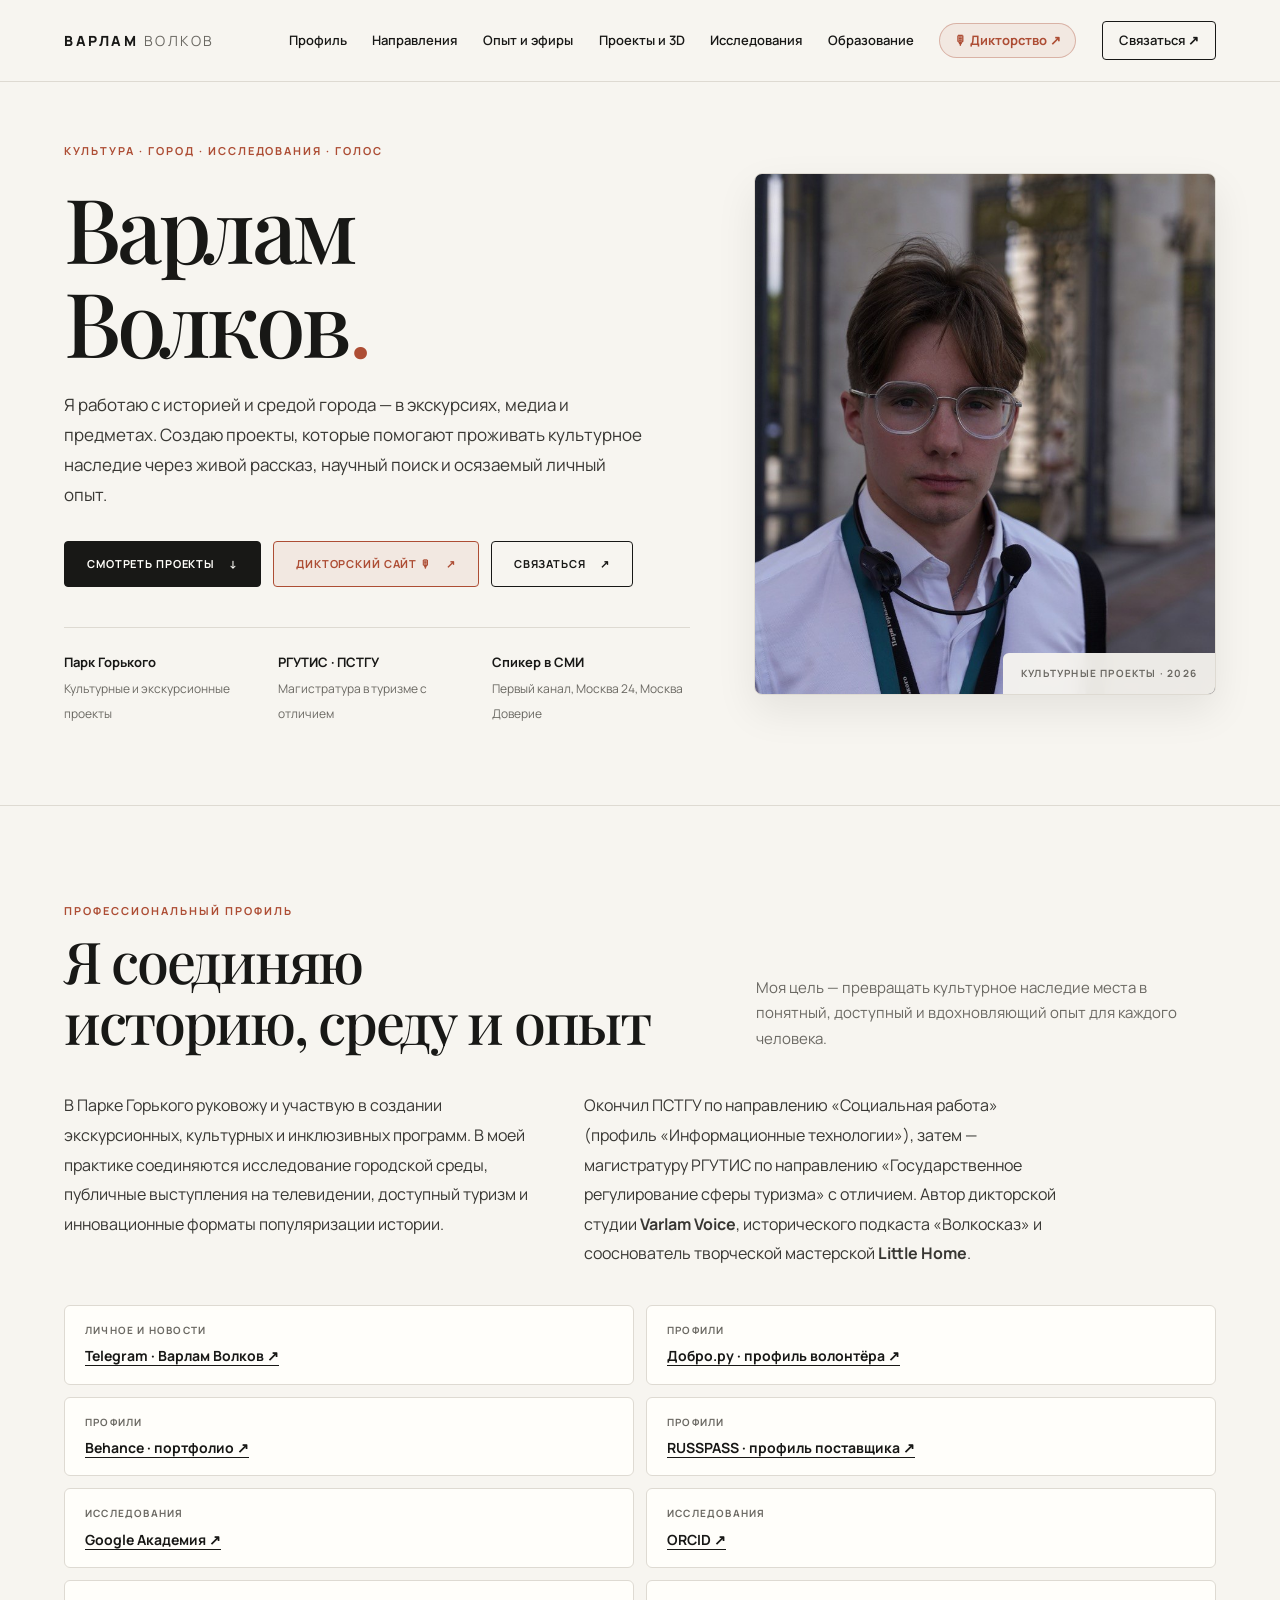
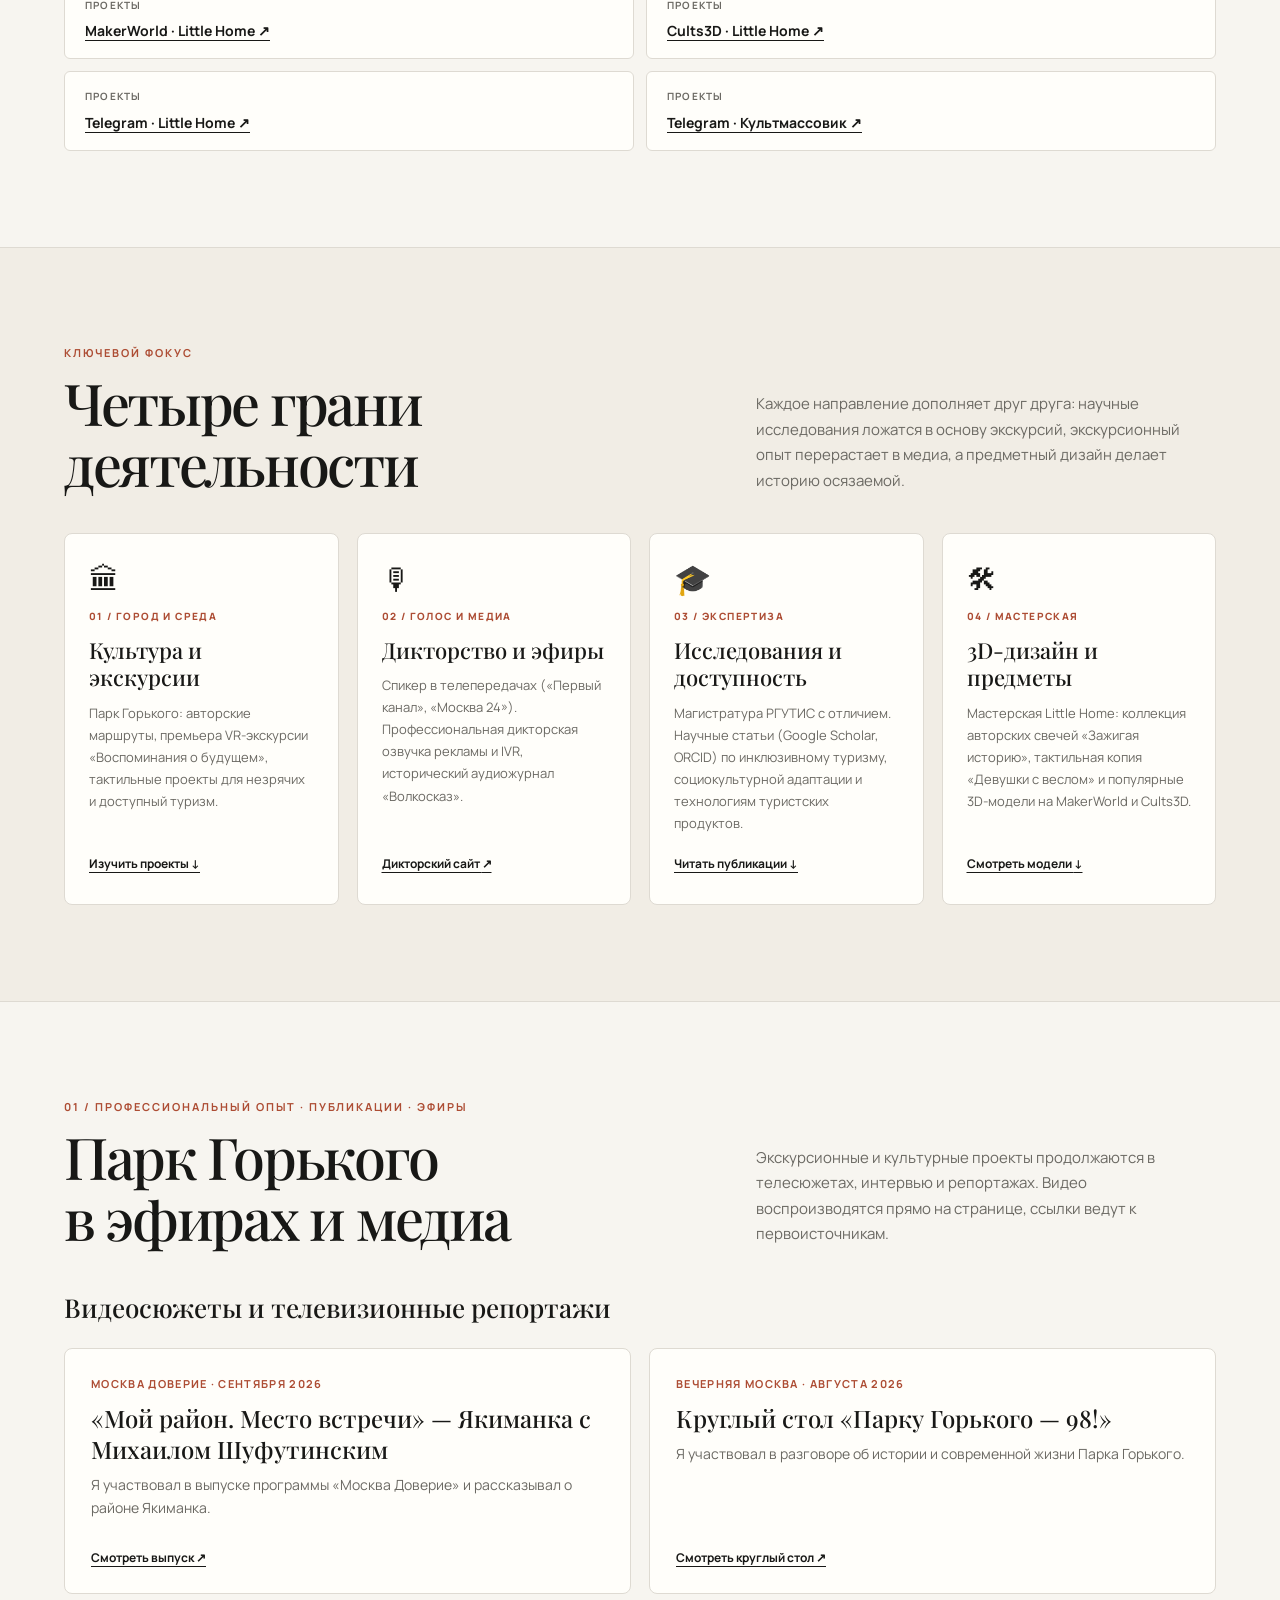
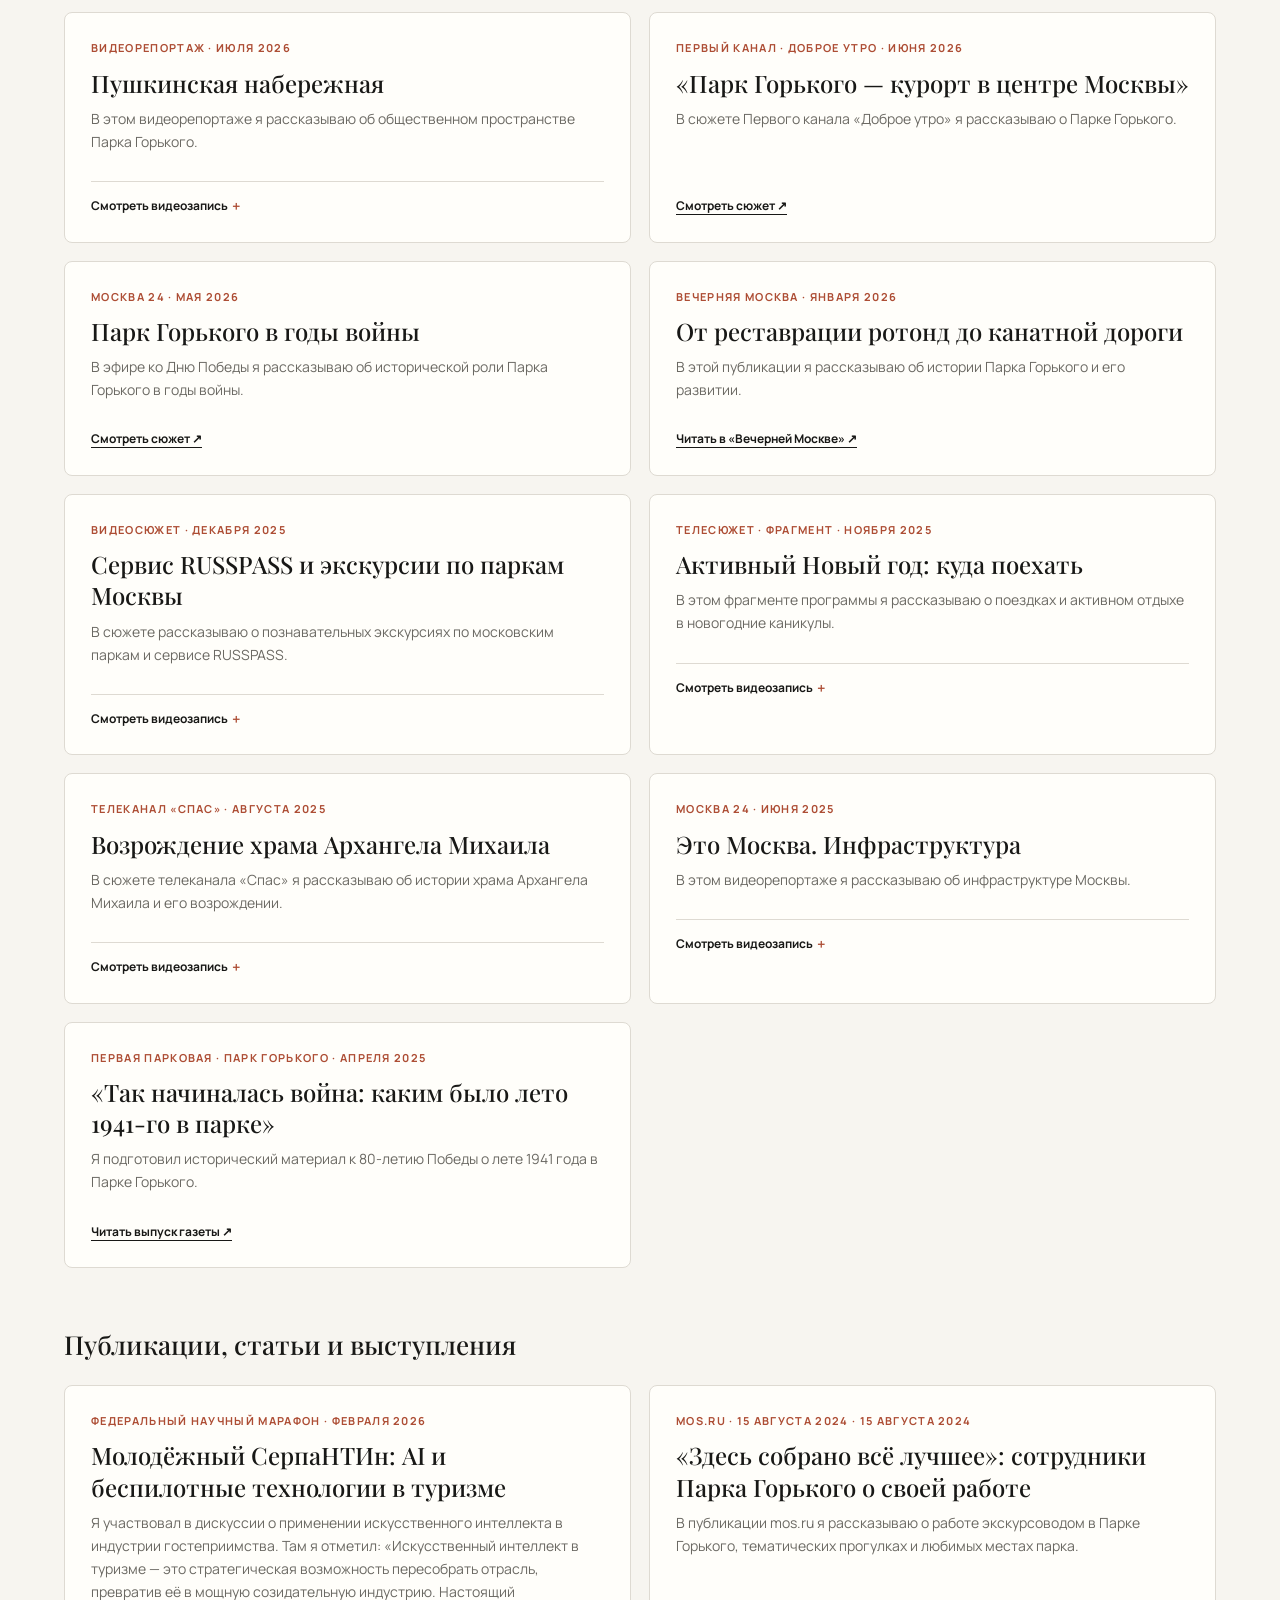
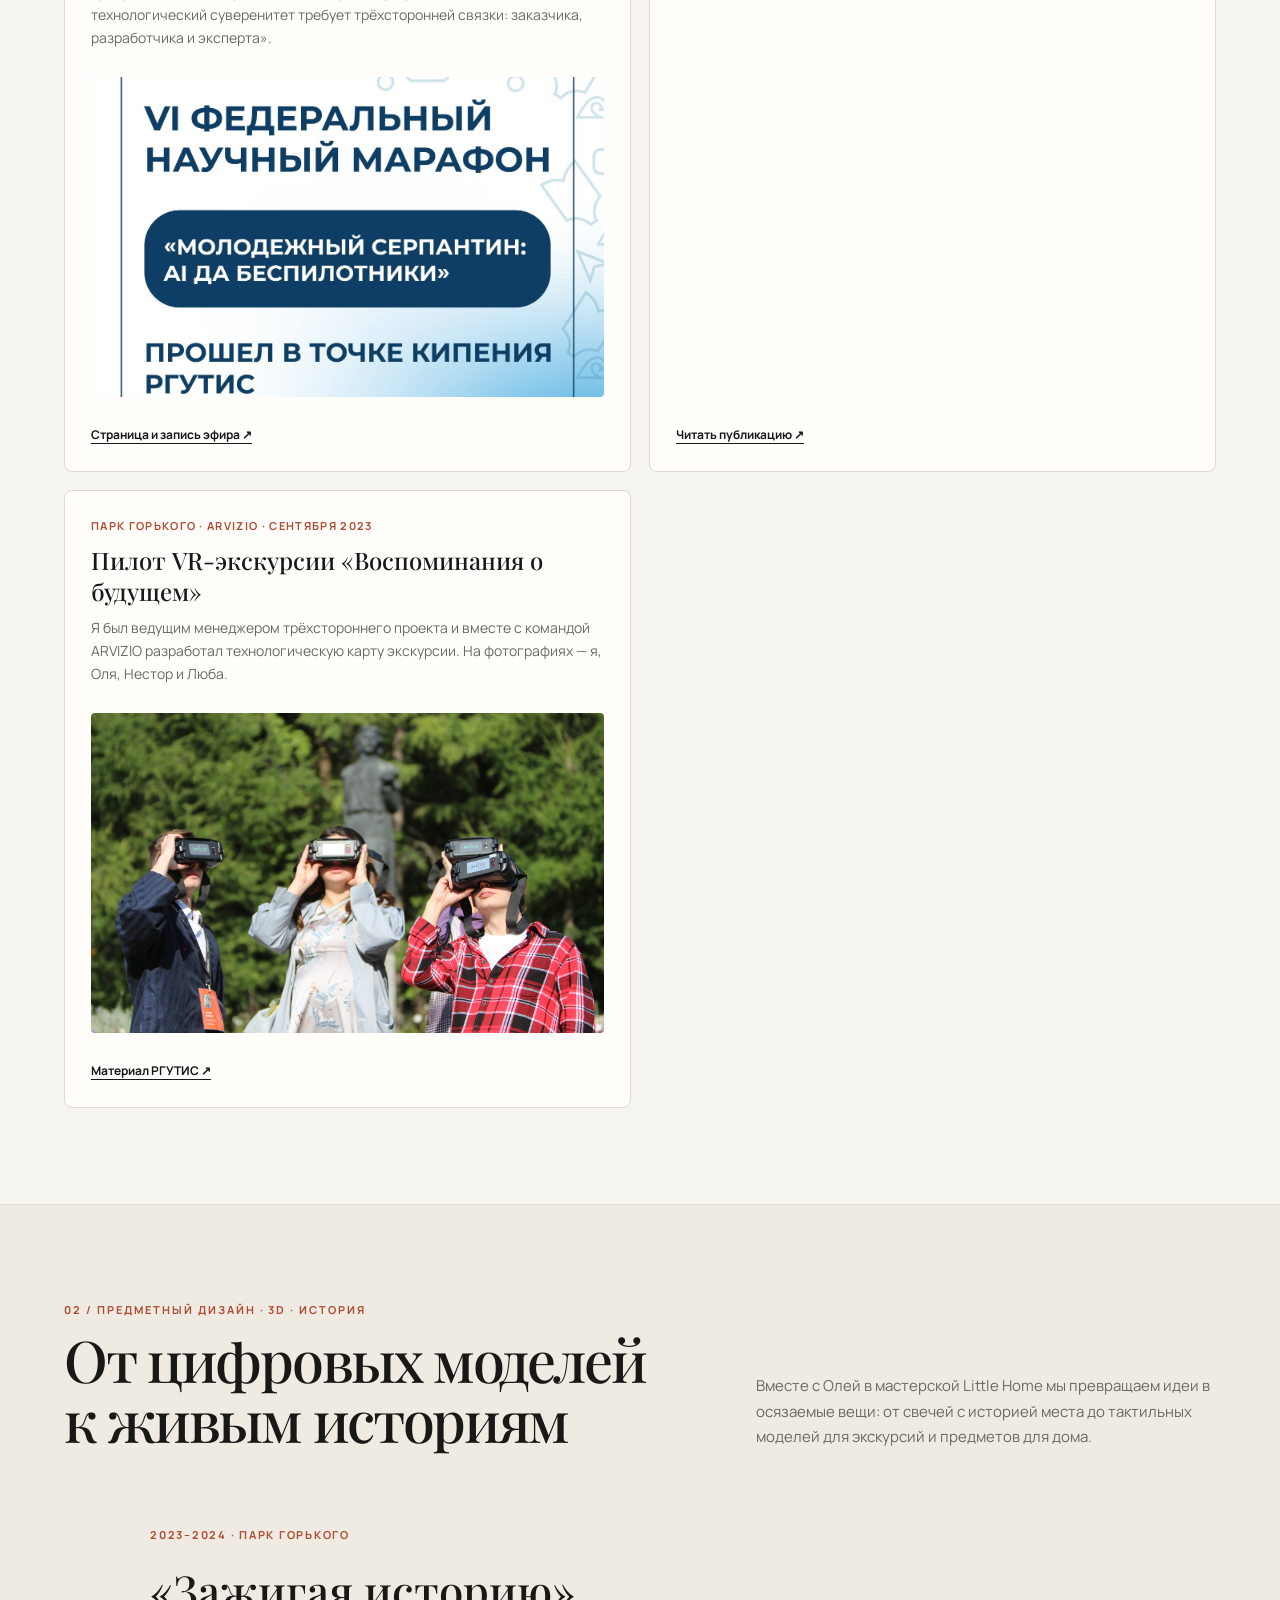
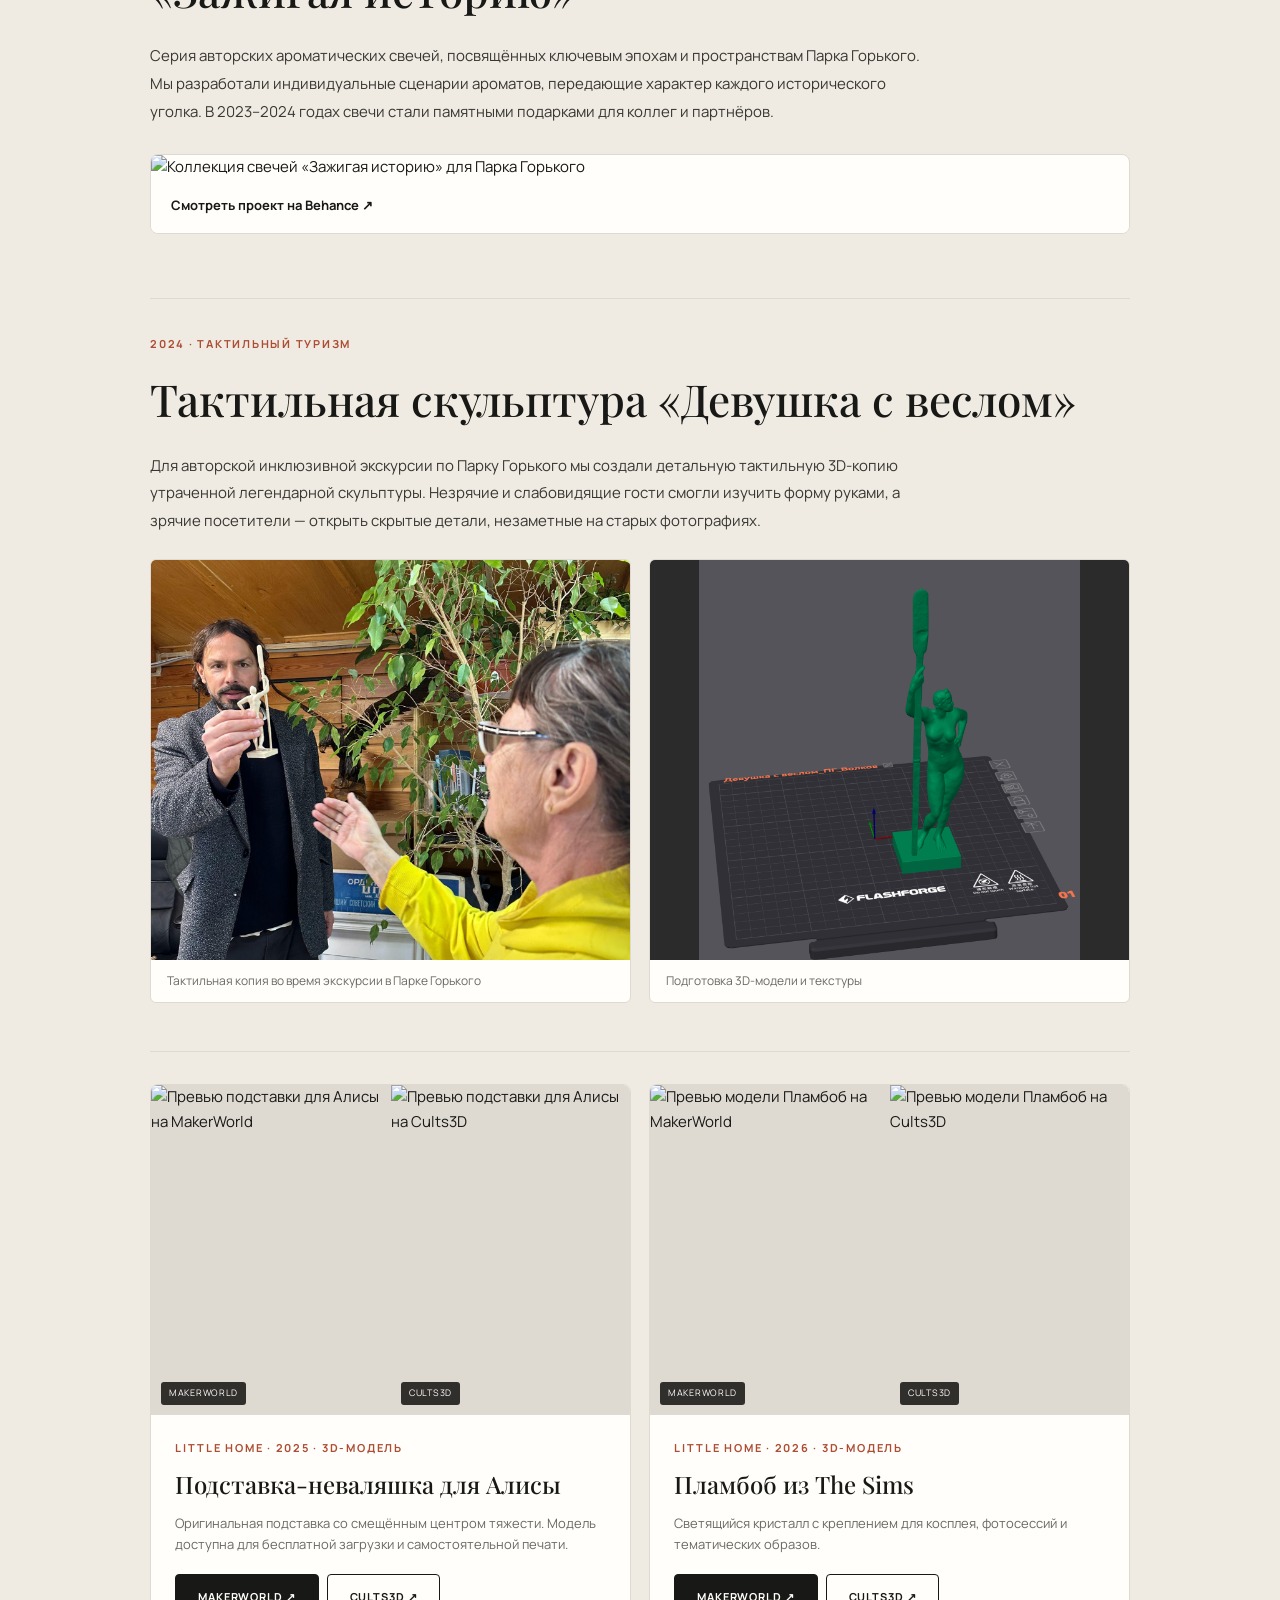
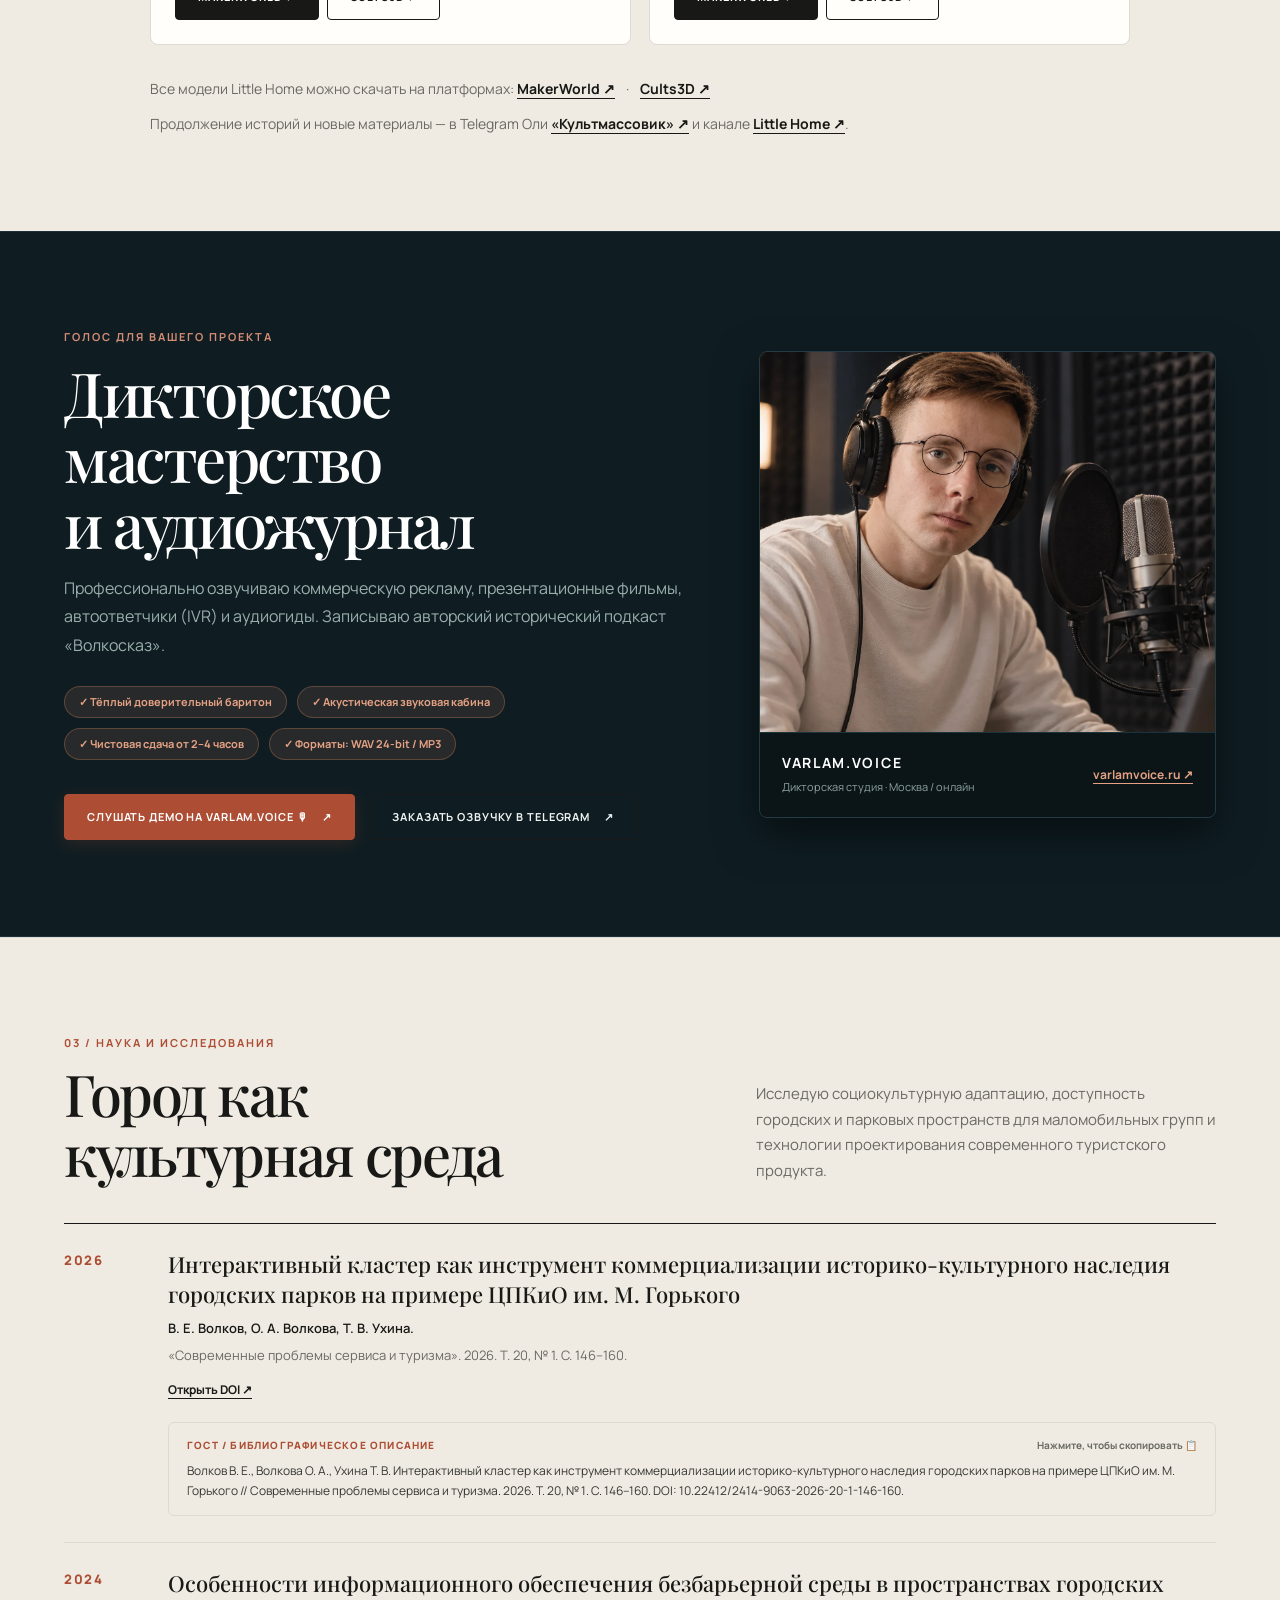
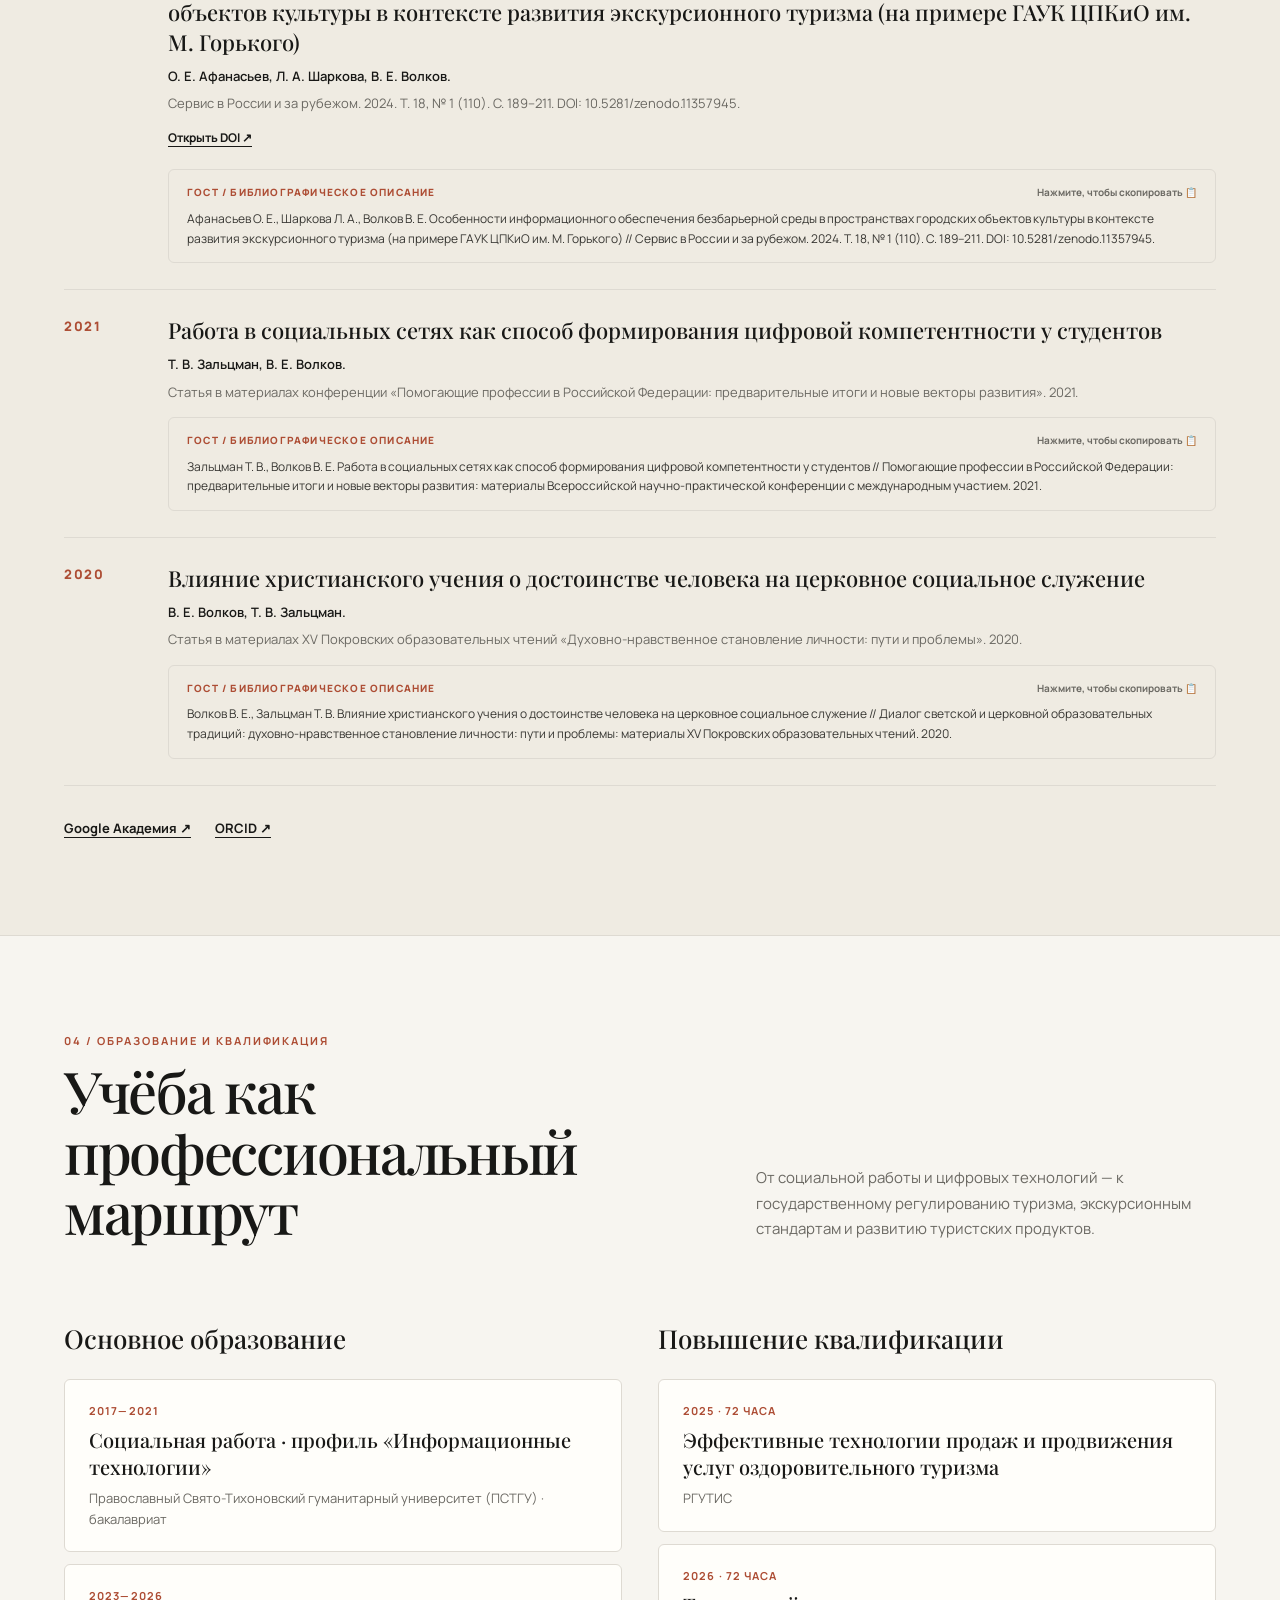
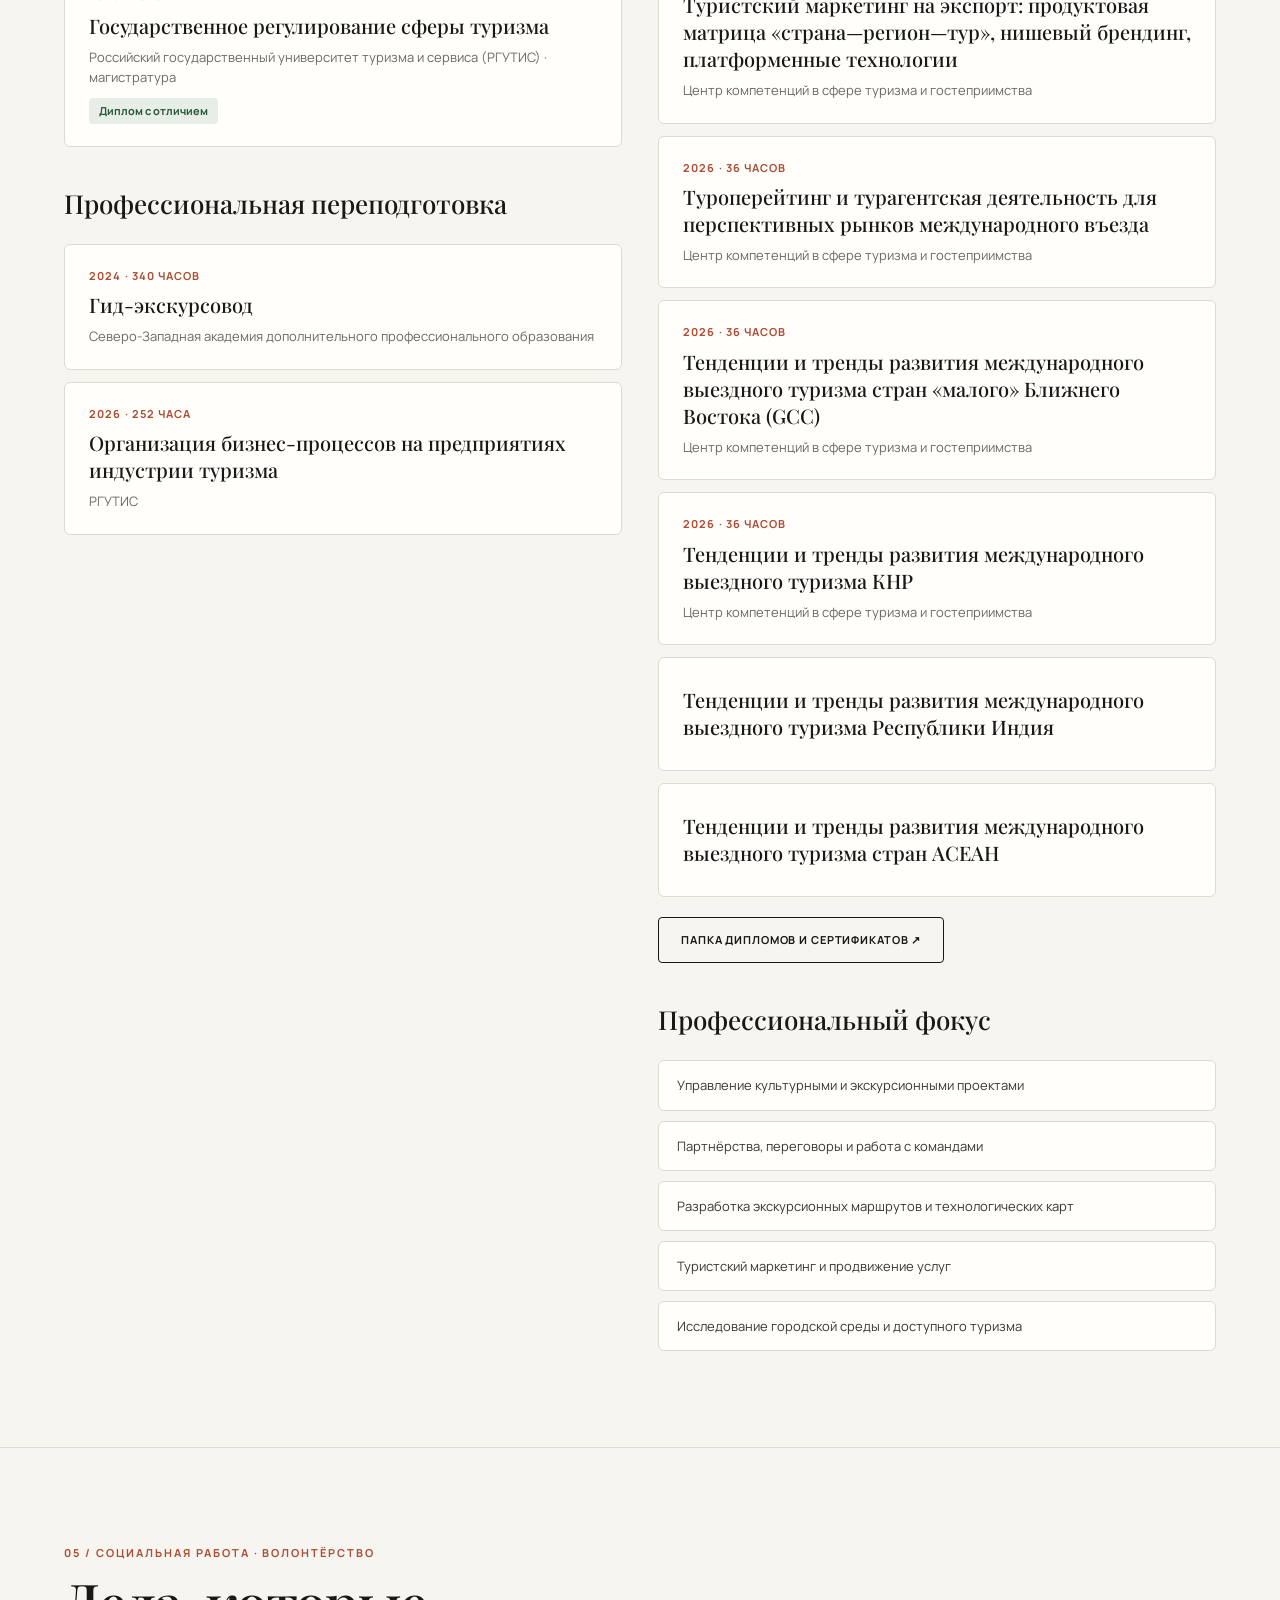
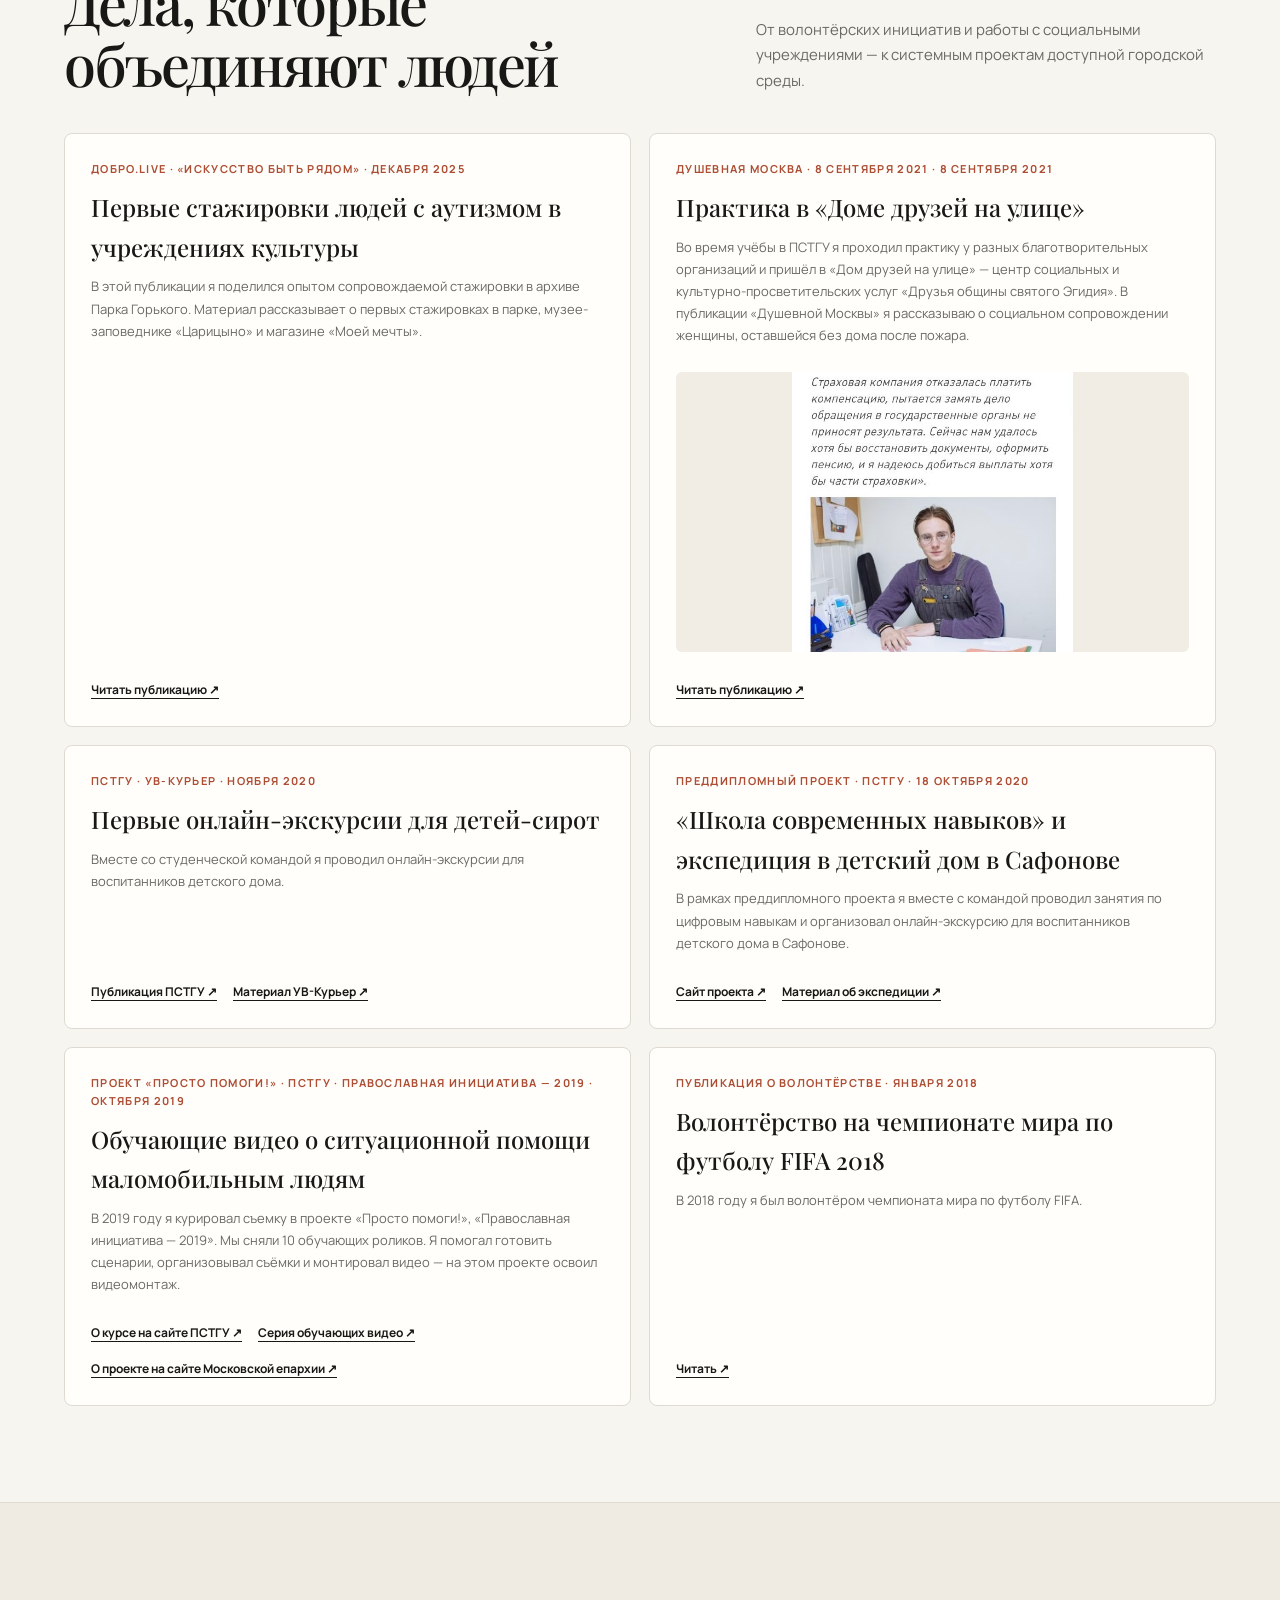
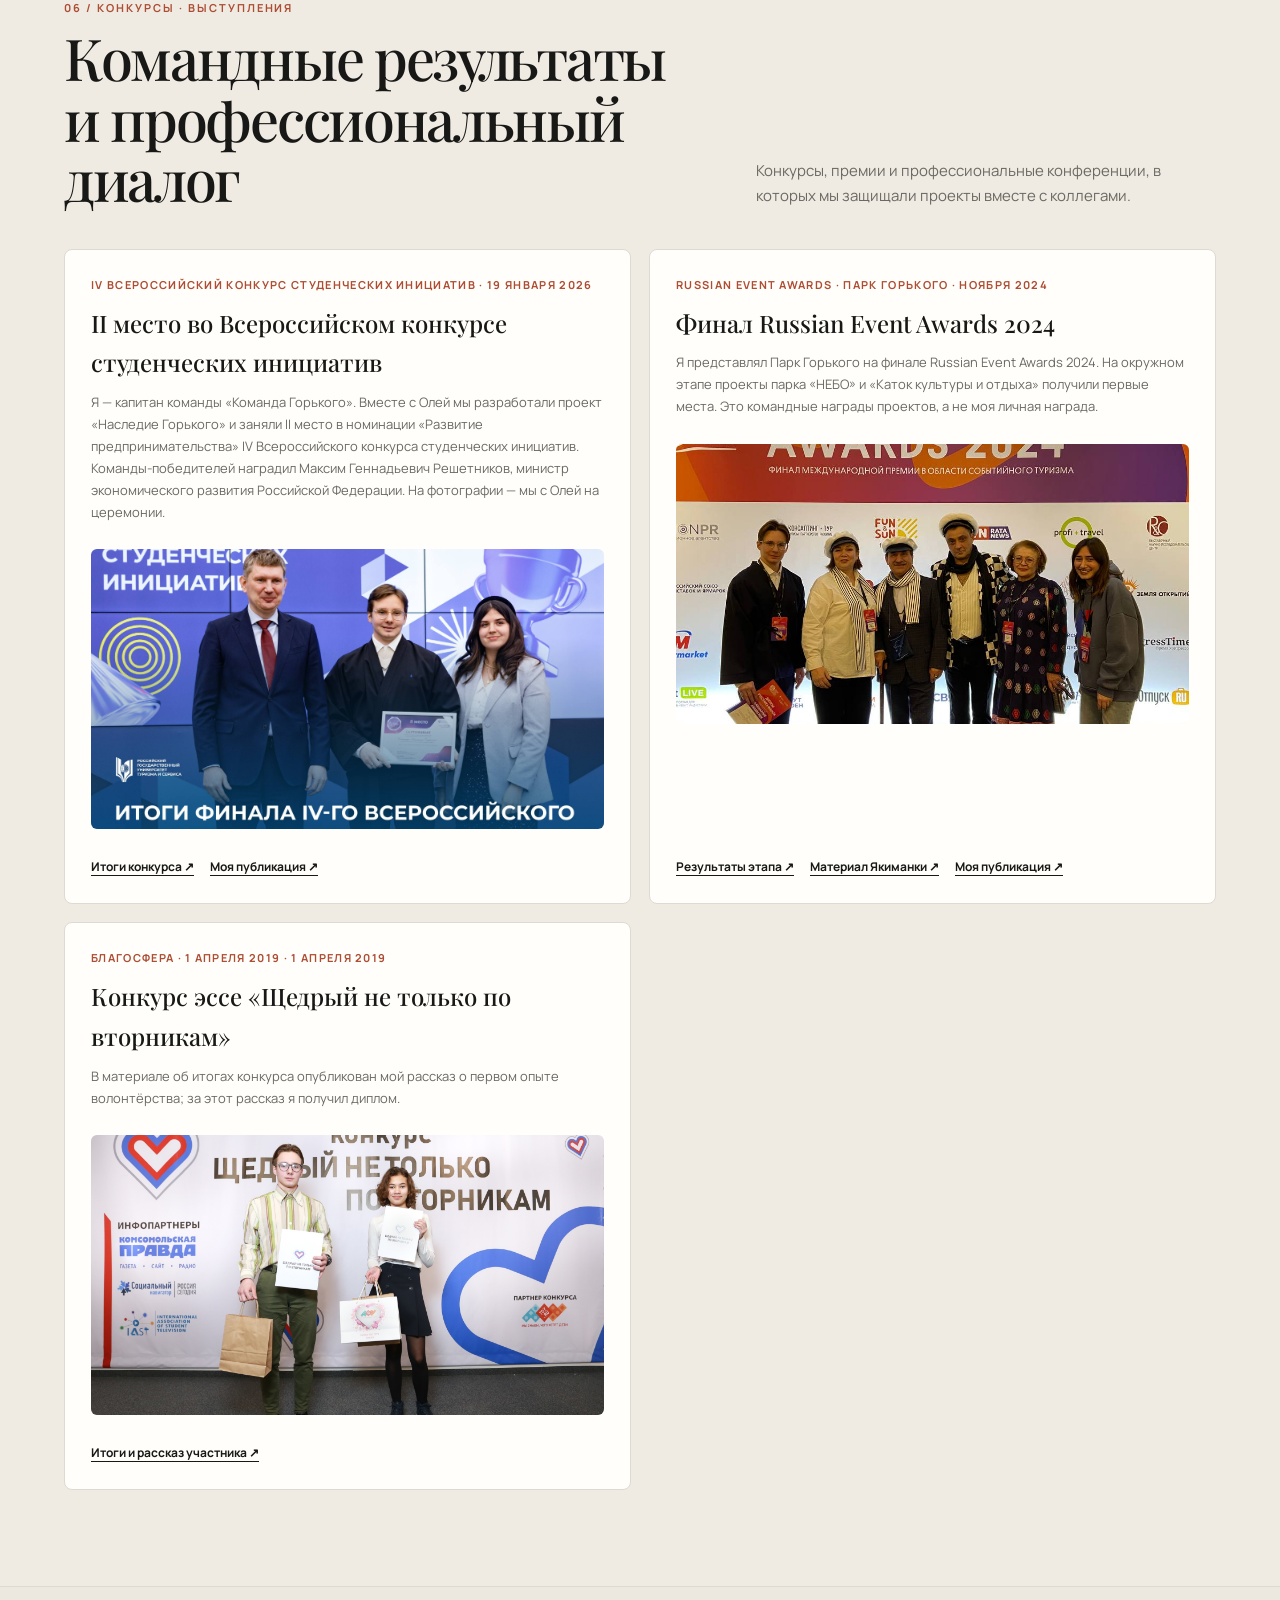
==== commit 8f6af377: "Redesign portfolio and voice landing pages for elegance, clarity and usability" ====
--- a/index.html
+++ b/index.html
@@ -2,43 +2,445 @@
 <html lang="ru">
 <head>
 <link rel="icon" href="favicon.svg" type="image/svg+xml">
-<meta charset="utf-8"><meta name="viewport" content="width=device-width,initial-scale=1">
-<title>Варлам Волков — портфолио</title>
-<meta name="description" content="Портфолио Варлама Волкова: культурные и экскурсионные проекты, аудиожурнал, исследования, волонтёрство и публикации.">
-<meta name="theme-color" content="#f3f1ec">
+<meta charset="utf-8">
+<meta name="viewport" content="width=device-width, initial-scale=1">
+<title>Варлам Волков — портфолио: культура, городские проекты, исследования и голос</title>
+<meta name="description" content="Портфолио Варлама Волкова: Парк Горького, культурные и экскурсионные проекты, исследования городской среды, ТВ-эфиры, 3D-мастерская Little Home и дикторское мастерство.">
+<meta name="theme-color" content="#f7f5f0">
 <link rel="canonical" href="https://varlamvolkov.github.io/varlam-portfolio/">
-<meta property="og:type" content="website"><meta property="og:locale" content="ru_RU">
-<meta property="og:title" content="Варлам Волков — портфолио">
-<meta property="og:description" content="Культурные проекты, экскурсии, исследования, аудиожурнал и волонтёрство.">
+<meta property="og:type" content="website">
+<meta property="og:locale" content="ru_RU">
+<meta property="og:title" content="Варлам Волков — культурные проекты, исследования и голос">
+<meta property="og:description" content="Городские и инклюзивные экскурсии, Парк Горького, эфиры на ТВ, научные статьи, 3D-моделирование и дикторское портфолио.">
 <meta property="og:url" content="https://varlamvolkov.github.io/varlam-portfolio/">
 <meta property="og:image" content="https://varlamvolkov.github.io/varlam-portfolio/assets/images/portrait-guide.jpeg">
 <meta name="twitter:card" content="summary_large_image">
-<link rel="preconnect" href="https://fonts.googleapis.com"><link rel="preconnect" href="https://fonts.gstatic.com" crossorigin>
-<link href="https://fonts.googleapis.com/css2?family=Manrope:wght@400;500;600;700;800&family=Playfair+Display:wght@500;600&display=swap" rel="stylesheet">
-<link rel="stylesheet" href="assets/css/style.css?v=20261118-1">
+<link rel="preconnect" href="https://fonts.googleapis.com">
+<link rel="preconnect" href="https://fonts.gstatic.com" crossorigin>
+<link href="https://fonts.googleapis.com/css2?family=Manrope:wght@400;500;600;700;800&family=Playfair+Display:ital,wght@0,500;0,600;1,500&display=swap" rel="stylesheet">
+<link rel="stylesheet" href="assets/css/style.css?v=20261122-2">
 </head>
 <body>
 <a class="skip-link" href="#main-content">Перейти к содержимому</a>
-<header class="site-header"><a class="brand" href="#top">ВАРЛАМ <span>ВОЛКОВ</span></a><button class="menu-toggle" aria-label="Открыть меню" aria-expanded="false"><i></i><i></i></button><nav class="main-nav" aria-label="Основная навигация"><a href="#about">Профиль</a><a href="#education">Образование</a><a href="#media">Опыт и публикации</a><a href="#research">Исследования</a><a href="#volunteering">Волонтёрство</a><a href="#awards">Награды</a><a href="#projects">Проекты</a><a href="voice.html">Дикторство</a><a class="nav-contact" href="#contact">Связаться <span>↗</span></a></nav></header>
+
+<!-- Site Header -->
+<header class="site-header">
+  <a class="brand" href="#top">ВАРЛАМ <span>ВОЛКОВ</span></a>
+  <button class="menu-toggle" aria-label="Открыть меню" aria-expanded="false">
+    <i></i><i></i><i></i>
+  </button>
+  <nav class="main-nav" aria-label="Основная навигация">
+    <a href="#about">Профиль</a>
+    <a href="#pillars">Направления</a>
+    <a href="#media">Опыт и эфиры</a>
+    <a href="#projects">Проекты и 3D</a>
+    <a href="#research">Исследования</a>
+    <a href="#education">Образование</a>
+    <a class="nav-voice-highlight" href="https://varlamvoice.ru/" target="_blank" rel="noopener noreferrer">🎙 Дикторство ↗</a>
+    <a class="nav-contact" href="#contact">Связаться <span>↗</span></a>
+  </nav>
+</header>
+
 <main id="main-content">
-<section class="container hero" id="top"><div><div class="eyebrow">Культура · Город · История</div><h1 class="display">Варлам<br>Волков<span style="color:var(--accent)">.</span></h1><p class="hero-copy">Я работаю с историей города — в экскурсиях, медиа и предметах. Создаю проекты, которые помогают узнавать культурное наследие через рассказ, исследование и личный опыт.</p><div class="hero-actions"><a class="button dark" href="#projects">Смотреть проекты <span>↓</span></a><a class="button" href="#contact">Связаться <span>↗</span></a></div><div class="hero-meta">Парк Горького · культурные проекты и экскурсии</div></div><div class="hero-image"><img src="assets/images/portrait-guide.jpeg" alt="Варлам Волков во время экскурсионной работы" fetchpriority="high" decoding="async"><div class="image-note">Портфолио · 2026</div></div></section>
-<section class="section section-profile" id="about"><div class="container"><div class="section-head"><div><div class="eyebrow">Профессиональный профиль</div><h2 class="display">Я соединяю<br>историю и опыт</h2></div><p class="section-intro">Моя работа — превращать историю места в понятный, доступный и живой опыт.</p></div><div class="profile-summary"><p>В Парке Горького занимаюсь экскурсионными, культурными и социальными проектами. В моей практике встречаются исследования городской среды, публичные выступления, доступный туризм и новые способы рассказывать о наследии.</p><p>Окончил ПСТГУ по направлению «Социальная работа» (профиль «Информационные технологии»), затем — магистратуру РГУТИС по направлению «Государственное регулирование сферы туризма» с отличием. Параллельно развиваю авторский аудиожурнал «Волкосказ» и вместе с Олей создаю проекты Little Home.</p></div><div class="profile-links" id="profile-links"></div></div></section>
-<section class="section" id="education"><div class="container"><div class="section-head"><div><div class="eyebrow">01 / Образование и компетенции</div><h2 class="display">Учёба как<br>профессиональный маршрут</h2></div><p class="section-intro">От социальной работы и цифровых технологий — к управлению в туризме, экскурсионным форматам и развитию туристских продуктов.</p></div><div class="education-columns"><div><h3 class="subsection-title">Основное образование</h3><div class="education-list" data-education="core"></div><h3 class="subsection-title education-subhead">Профессиональная переподготовка</h3><div class="education-list" data-education="retraining"></div></div><div><h3 class="subsection-title">Повышение квалификации</h3><div class="education-list" data-education="training"></div><p class="education-certificates"><a class="button" data-certificates-link href="#certificates" target="_blank" rel="noopener noreferrer">Сертификаты и грамоты ↗</a></p><h3 class="subsection-title education-subhead">Профессиональный фокус</h3><ul class="competency-list" data-education-skills></ul></div></div></div></section>
-<section class="section" id="media"><div class="container"><div class="section-head"><div><div class="eyebrow">02 / Профессиональный опыт · публикации · эфиры</div><h2 class="display">Работа в Парке Горького<br>в разных форматах</h2></div><p class="section-intro">Экскурсионные и культурные проекты продолжаются в публикациях, интервью и телевизионных сюжетах. Ссылки ведут к первоисточникам.</p></div><h3 class="subsection-title">Видеосюжеты и репортажи</h3><div class="media-grid" id="video-library"></div><h3 class="subsection-title media-subhead">Публикации и другие материалы</h3><div class="media-grid" id="media-timeline"></div></div></section>
-<section class="section section-soft" id="research"><div class="container"><div class="section-head"><div><div class="eyebrow">03 / Исследования</div><h2 class="display">Город как<br>культурная среда</h2></div><p class="section-intro">Исследую культурное наследие, доступность городских пространств и новые форматы туристского опыта.</p></div><div class="paper-list home-papers" id="portfolio-research"></div><div class="research-profiles"><a href="https://scholar.google.com/citations?user=aOtKClIAAAAJ" target="_blank" rel="noreferrer">Google Академия ↗</a><a href="https://orcid.org/0009-0007-8200-1363" target="_blank" rel="noreferrer">ORCID ↗</a></div></div></section>
-<section class="section" id="volunteering"><div class="container"><div class="section-head"><div><div class="eyebrow">04 / Социальная работа · Волонтёрство</div><h2 class="display">Дела, которые<br>объединяют людей</h2></div><p class="section-intro">От волонтёрских инициатив и работы с детскими домами — к социальным проектам и доступности.</p></div><div class="impact-grid" id="portfolio-volunteering"></div></div></section>
-<section class="section section-soft" id="awards"><div class="container"><div class="section-head"><div><div class="eyebrow">05 / Конкурсы · выступления</div><h2 class="display">Командные результаты<br>и профессиональный диалог</h2></div><p class="section-intro">Здесь собраны конкурсы и выступления, в которых я участвовал, и результаты, которых мы добились вместе с командой.</p></div><div class="impact-grid" id="portfolio-awards"></div></div></section>
-<section class="section section-soft" id="projects"><div class="container"><div class="section-head"><div><div class="eyebrow">06 / История предметов</div><h2 class="display">От новых моделей<br>к первым историям</h2></div><p class="section-intro">Листайте от последних проектов назад — к тактильной экскурсии и предметам, с которых началась наша работа с 3D.</p></div><div class="project-journey">
-<article class="journey-chapter"><div class="project-kicker">2023–2024 · Парк Горького</div><h3>«Зажигая историю»</h3><p>Вместе с Олей мы создали серию ароматических свечей, связанных с территорией и историей Парка Горького. Для каждой композиции мы сами придумывали сценарий отдушки — как передать характер места через аромат. В 2023–2024 годах свечи стали памятными подарками для друзей, близких и коллег.</p><a class="behance-preview" href="https://www.behance.net/gallery/184331945/kollekcija-svech-zazhigaja-istoriju-dlja-parka-gorkogo" target="_blank" rel="noreferrer"><img src="https://mir-s3-cdn-cf.behance.net/project_modules/2800_webp/e25d7f184331945.654fc05d62555.png" alt="Коллекция свечей «Зажигая историю» для Парка Горького" loading="lazy"><span>Смотреть проект на Behance ↗</span></a></article>
-<article class="journey-chapter journey-origin"><div class="project-kicker">2024 · Начало нашей работы с 3D-моделями</div><h3>«Девушка с веслом»</h3><p>Для авторской экскурсии по Парку Горького мы сделали тактильную 3D-копию утраченной скульптуры. Гости могли изучить её форму руками и заметить детали, которых не разглядеть на старых фотографиях. Модель стала частью реализованной экскурсии и помогла нам найти новый способ разговаривать о культурном наследии — через прикосновение.</p><div class="story-gallery"><figure><img src="assets/images/girl-with-oar-excursion.jpg" alt="Тактильная миниатюра «Девушка с веслом» на экскурсии" loading="lazy"><figcaption>Тактильная копия во время экскурсии</figcaption></figure><figure><img src="assets/images/girl-with-oar-model.png" alt="Цифровая модель скульптуры «Девушка с веслом» перед печатью" loading="lazy"><figcaption>Подготовка 3D-модели</figcaption></figure></div></article>
-<div class="project-grid journey-models">
-<article class="project-card"><div class="platform-thumbs"><a href="https://makerworld.com/ru/models/3468555-roly-poly-stand-for-alice-speaker" target="_blank" rel="noreferrer"><img src="https://makerworld.bblmw.com/makerworld/model/USc0b7e883526c21/design/fc08b1feff494210.jpg?x-oss-process=image%2Fresize%2Cw_800%2Fformat%2Cwebp" alt="Превью подставки для Алисы на MakerWorld" loading="lazy"><span>MakerWorld</span></a><a href="https://cults3d.com/ru/3d-model/dom/podstavka-nevalyashka-dlya-kolonki-alisa-tumbler-stand-for-the-alice-speaker" target="_blank" rel="noreferrer"><img src="https://images.cults3d.com/1B6YszyCt7aABkS6U0AhTsWvVF0=/246x246/filters:no_upscale():format(webp)/https://fbi.cults3d.com/uploaders/16234658/illustration-file/fd2e5b9d-26db-4cb4-8069-8ba1074d31c4/photo_2025-12-13_22-36-44.jpg" alt="Превью подставки для Алисы на Cults3D" loading="lazy"><span>Cults3D</span></a></div><div class="project-card-body"><div class="project-kicker">Little Home · 2025 · 3D-модель</div><h3>Подставка-неваляшка для Алисы</h3><p>Модель для умной колонки. Её можно скачать и напечатать самостоятельно.</p><div class="project-links"><a class="button dark" href="https://makerworld.com/ru/models/3468555-roly-poly-stand-for-alice-speaker" target="_blank" rel="noreferrer">Скачать на MakerWorld ↗</a><a class="button" href="https://cults3d.com/ru/3d-model/dom/podstavka-nevalyashka-dlya-kolonki-alisa-tumbler-stand-for-the-alice-speaker" target="_blank" rel="noreferrer">Cults3D ↗</a></div></div></article>
-<article class="project-card"><div class="platform-thumbs"><a href="https://makerworld.com/ru/models/3468338-plumbob-from-the-sims-glowing-crystal" target="_blank" rel="noreferrer"><img src="https://makerworld.bblmw.com/makerworld/model/USb049cfb4d70a67/design/ff5d53f204d68a15.jpg?x-oss-process=image%2Fresize%2Cw_800%2Fformat%2Cwebp" alt="Превью модели Пламбоб на MakerWorld" loading="lazy"><span>MakerWorld</span></a><a href="https://cults3d.com/ru/3d-model/urasheniya/plambob-iz-the-sims-plumbob-svetyaschiysya-kristall" target="_blank" rel="noreferrer"><img src="https://images.cults3d.com/Yw2PVMmZlhbISVdVOTpXkaJihzE=/246x246/filters:no_upscale():format(webp)/https://fbi.cults3d.com/uploaders/16234658/illustration-file/b7c997bb-e9a1-4a80-b857-cb35dcc4f6d1/Plumbob.jpg" alt="Превью модели Пламбоб на Cults3D" loading="lazy"><span>Cults3D</span></a></div><div class="project-card-body"><div class="project-kicker">Little Home · 2026 · 3D-модель</div><h3>Пламбоб из The Sims</h3><p>Светящийся кристалл для косплея и тематических образов.</p><div class="project-links"><a class="button dark" href="https://makerworld.com/ru/models/3468338-plumbob-from-the-sims-glowing-crystal" target="_blank" rel="noreferrer">Скачать на MakerWorld ↗</a><a class="button" href="https://cults3d.com/ru/3d-model/urasheniya/plambob-iz-the-sims-plumbob-svetyaschiysya-kristall" target="_blank" rel="noreferrer">Cults3D ↗</a></div></div></article>
-</div><p class="project-platforms">Все модели Little Home можно посмотреть и скачать: <a href="https://makerworld.com/ru/@LittleHome" target="_blank" rel="noreferrer">MakerWorld ↗</a><span>·</span><a href="https://cults3d.com/ru/polzovateli/LittleHome/3d-modeli" target="_blank" rel="noreferrer">Cults3D ↗</a></p><p class="project-followup">Продолжение истории и новые материалы — в Telegram Оли <a href="https://t.me/massworker" target="_blank" rel="noreferrer">«Культмассовик» ↗</a>.</p></div></div></section>
-<section class="section interest-teaser" id="interests"><div class="container interest-teaser-inner"><div><div class="eyebrow">07 / Вне работы</div><h2 class="display">Личные интересы</h2><p>Интересуюсь инвестициями, занимаюсь боксом и бегом.</p></div><a class="button dark" href="voice.html">Дикторское портфолио · примеры и заказ <span>↗</span></a></div></section>
-
-<section class="contact-band" id="contact"><div class="container"><div class="eyebrow" style="color:#d58d75">Связаться и обсудить сотрудничество</div><h2>Есть идея проекта?</h2><p>Открыт к культурным, экскурсионным, исследовательским и медийным проектам.</p><div class="contact-actions"><a href="mailto:volkov.varlam@yandex.ru">volkov.varlam@yandex.ru ↗</a><a href="https://t.me/iamVarlam" target="_blank" rel="noreferrer">Написать в Telegram ↗</a></div></div></section>
+  <!-- Hero Section -->
+  <section class="container hero" id="top">
+    <div class="hero-content">
+      <div class="eyebrow">Культура · Город · Исследования · Голос</div>
+      <h1 class="display">Варлам<br>Волков<span class="accent-dot">.</span></h1>
+      <p class="hero-copy">
+        Я работаю с историей и средой города — в экскурсиях, медиа и предметах. Создаю проекты, которые помогают проживать культурное наследие через живой рассказ, научный поиск и осязаемый личный опыт.
+      </p>
+      <div class="hero-actions">
+        <a class="button dark" href="#projects">Смотреть проекты <span>↓</span></a>
+        <a class="button voice-button-accent" href="https://varlamvoice.ru/" target="_blank" rel="noopener noreferrer">
+          Дикторский сайт 🎙 <span>↗</span>
+        </a>
+        <a class="button" href="#contact">Связаться <span>↗</span></a>
+      </div>
+      <div class="hero-metrics">
+        <div class="metric-item">
+          <strong>Парк Горького</strong>
+          <span>Культурные и экскурсионные проекты</span>
+        </div>
+        <div class="metric-item">
+          <strong>РГУТИС · ПСТГУ</strong>
+          <span>Магистратура в туризме с отличием</span>
+        </div>
+        <div class="metric-item">
+          <strong>Спикер в СМИ</strong>
+          <span>Первый канал, Москва 24, Москва Доверие</span>
+        </div>
+      </div>
+    </div>
+    <div class="hero-image">
+      <img src="assets/images/portrait-guide.jpeg" alt="Варлам Волков во время экскурсионной работы" fetchpriority="high" decoding="async">
+      <div class="image-note">Культурные проекты · 2026</div>
+    </div>
+  </section>
+
+  <!-- Profile Section -->
+  <section class="section section-profile" id="about">
+    <div class="container">
+      <div class="section-head">
+        <div>
+          <div class="eyebrow">Профессиональный профиль</div>
+          <h2 class="display">Я соединяю<br>историю, среду и опыт</h2>
+        </div>
+        <p class="section-intro">
+          Моя цель — превращать культурное наследие места в понятный, доступный и вдохновляющий опыт для каждого человека.
+        </p>
+      </div>
+      <div class="profile-summary">
+        <p>
+          В Парке Горького руковожу и участвую в создании экскурсионных, культурных и инклюзивных программ. В моей практике соединяются исследование городской среды, публичные выступления на телевидении, доступный туризм и инновационные форматы популяризации истории.
+        </p>
+        <p>
+          Окончил ПСТГУ по направлению «Социальная работа» (профиль «Информационные технологии»), затем — магистратуру РГУТИС по направлению «Государственное регулирование сферы туризма» с отличием. Автор дикторской студии <strong>Varlam Voice</strong>, исторического подкаста «Волкосказ» и сооснователь творческой мастерской <strong>Little Home</strong>.
+        </p>
+      </div>
+      <div class="profile-links" id="profile-links"></div>
+    </div>
+  </section>
+
+  <!-- Key Pillars Section -->
+  <section class="section section-pillars" id="pillars">
+    <div class="container">
+      <div class="section-head">
+        <div>
+          <div class="eyebrow">Ключевой фокус</div>
+          <h2 class="display">Четыре грани<br>деятельности</h2>
+        </div>
+        <p class="section-intro">
+          Каждое направление дополняет друг друга: научные исследования ложатся в основу экскурсий, экскурсионный опыт перерастает в медиа, а предметный дизайн делает историю осязаемой.
+        </p>
+      </div>
+      <div class="pillars-grid">
+        <article class="pillar-card">
+          <div class="pillar-icon">🏛</div>
+          <span class="pillar-num">01 / Город и среда</span>
+          <h3>Культура и экскурсии</h3>
+          <p>Парк Горького: авторские маршруты, премьера VR-экскурсии «Воспоминания о будущем», тактильные проекты для незрячих и доступный туризм.</p>
+          <a class="pillar-link" href="#projects">Изучить проекты <span>↓</span></a>
+        </article>
+
+        <article class="pillar-card">
+          <div class="pillar-icon">🎙</div>
+          <span class="pillar-num">02 / Голос и медиа</span>
+          <h3>Дикторство и эфиры</h3>
+          <p>Спикер в телепередачах («Первый канал», «Москва 24»). Профессиональная дикторская озвучка рекламы и IVR, исторический аудиожурнал «Волкосказ».</p>
+          <a class="pillar-link" href="https://varlamvoice.ru/" target="_blank" rel="noopener noreferrer">Дикторский сайт <span>↗</span></a>
+        </article>
+
+        <article class="pillar-card">
+          <div class="pillar-icon">🎓</div>
+          <span class="pillar-num">03 / Экспертиза</span>
+          <h3>Исследования и доступность</h3>
+          <p>Магистратура РГУТИС с отличием. Научные статьи (Google Scholar, ORCID) по инклюзивному туризму, социокультурной адаптации и технологиям туристских продуктов.</p>
+          <a class="pillar-link" href="#research">Читать публикации <span>↓</span></a>
+        </article>
+
+        <article class="pillar-card">
+          <div class="pillar-icon">🛠</div>
+          <span class="pillar-num">04 / Мастерская</span>
+          <h3>3D-дизайн и предметы</h3>
+          <p>Мастерская Little Home: коллекция авторских свечей «Зажигая историю», тактильная копия «Девушки с веслом» и популярные 3D-модели на MakerWorld и Cults3D.</p>
+          <a class="pillar-link" href="#projects">Смотреть модели <span>↓</span></a>
+        </article>
+      </div>
+    </div>
+  </section>
+
+  <!-- Media & Experience Section -->
+  <section class="section" id="media">
+    <div class="container">
+      <div class="section-head">
+        <div>
+          <div class="eyebrow">01 / Профессиональный опыт · публикации · эфиры</div>
+          <h2 class="display">Парк Горького<br>в эфирах и медиа</h2>
+        </div>
+        <p class="section-intro">
+          Экскурсионные и культурные проекты продолжаются в телесюжетах, интервью и репортажах. Видео воспроизводятся прямо на странице, ссылки ведут к первоисточникам.
+        </p>
+      </div>
+      <h3 class="subsection-title">Видеосюжеты и телевизионные репортажи</h3>
+      <div class="media-grid" id="video-library"></div>
+
+      <h3 class="subsection-title media-subhead">Публикации, статьи и выступления</h3>
+      <div class="media-grid" id="media-timeline"></div>
+    </div>
+  </section>
+
+  <!-- Projects & 3D Section -->
+  <section class="section section-soft" id="projects">
+    <div class="container">
+      <div class="section-head">
+        <div>
+          <div class="eyebrow">02 / Предметный дизайн · 3D · История</div>
+          <h2 class="display">От цифровых моделей<br>к живым историям</h2>
+        </div>
+        <p class="section-intro">
+          Вместе с Олей в мастерской Little Home мы превращаем идеи в осязаемые вещи: от свечей с историей места до тактильных моделей для экскурсий и предметов для дома.
+        </p>
+      </div>
+
+      <div class="project-journey">
+        <article class="journey-chapter">
+          <div class="project-kicker">2023–2024 · Парк Горького</div>
+          <h3>«Зажигая историю»</h3>
+          <p>
+            Серия авторских ароматических свечей, посвящённых ключевым эпохам и пространствам Парка Горького. Мы разработали индивидуальные сценарии ароматов, передающие характер каждого исторического уголка. В 2023–2024 годах свечи стали памятными подарками для коллег и партнёров.
+          </p>
+          <a class="behance-preview" href="https://www.behance.net/gallery/184331945/kollekcija-svech-zazhigaja-istoriju-dlja-parka-gorkogo" target="_blank" rel="noopener noreferrer">
+            <img src="https://mir-s3-cdn-cf.behance.net/project_modules/2800_webp/e25d7f184331945.654fc05d62555.png" alt="Коллекция свечей «Зажигая историю» для Парка Горького" loading="lazy">
+            <span>Смотреть проект на Behance ↗</span>
+          </a>
+        </article>
+
+        <article class="journey-chapter journey-origin">
+          <div class="project-kicker">2024 · Тактильный туризм</div>
+          <h3>Тактильная скульптура «Девушка с веслом»</h3>
+          <p>
+            Для авторской инклюзивной экскурсии по Парку Горького мы создали детальную тактильную 3D-копию утраченной легендарной скульптуры. Незрячие и слабовидящие гости смогли изучить форму руками, а зрячие посетители — открыть скрытые детали, незаметные на старых фотографиях.
+          </p>
+          <div class="story-gallery">
+            <figure>
+              <img src="assets/images/girl-with-oar-excursion.jpg" alt="Тактильная миниатюра «Девушка с веслом» на экскурсии" loading="lazy">
+              <figcaption>Тактильная копия во время экскурсии в Парке Горького</figcaption>
+            </figure>
+            <figure>
+              <img src="assets/images/girl-with-oar-model.png" alt="Цифровая 3D-модель скульптуры перед печатью" loading="lazy">
+              <figcaption>Подготовка 3D-модели и текстуры</figcaption>
+            </figure>
+          </div>
+        </article>
+
+        <div class="project-grid journey-models">
+          <article class="project-card">
+            <div class="platform-thumbs">
+              <a href="https://makerworld.com/ru/models/3468555-roly-poly-stand-for-alice-speaker" target="_blank" rel="noopener noreferrer">
+                <img src="https://makerworld.bblmw.com/makerworld/model/USc0b7e883526c21/design/fc08b1feff494210.jpg?x-oss-process=image%2Fresize%2Cw_800%2Fformat%2Cwebp" alt="Превью подставки для Алисы на MakerWorld" loading="lazy">
+                <span>MakerWorld</span>
+              </a>
+              <a href="https://cults3d.com/ru/3d-model/dom/podstavka-nevalyashka-dlya-kolonki-alisa-tumbler-stand-for-the-alice-speaker" target="_blank" rel="noopener noreferrer">
+                <img src="https://images.cults3d.com/1B6YszyCt7aABkS6U0AhTsWvVF0=/246x246/filters:no_upscale():format(webp)/https://fbi.cults3d.com/uploaders/16234658/illustration-file/fd2e5b9d-26db-4cb4-8069-8ba1074d31c4/photo_2025-12-13_22-36-44.jpg" alt="Превью подставки для Алисы на Cults3D" loading="lazy">
+                <span>Cults3D</span>
+              </a>
+            </div>
+            <div class="project-card-body">
+              <div class="project-kicker">Little Home · 2025 · 3D-модель</div>
+              <h3>Подставка-неваляшка для Алисы</h3>
+              <p>Оригинальная подставка со смещённым центром тяжести. Модель доступна для бесплатной загрузки и самостоятельной печати.</p>
+              <div class="project-links">
+                <a class="button dark" href="https://makerworld.com/ru/models/3468555-roly-poly-stand-for-alice-speaker" target="_blank" rel="noopener noreferrer">MakerWorld ↗</a>
+                <a class="button" href="https://cults3d.com/ru/3d-model/dom/podstavka-nevalyashka-dlya-kolonki-alisa-tumbler-stand-for-the-alice-speaker" target="_blank" rel="noopener noreferrer">Cults3D ↗</a>
+              </div>
+            </div>
+          </article>
+
+          <article class="project-card">
+            <div class="platform-thumbs">
+              <a href="https://makerworld.com/ru/models/3468338-plumbob-from-the-sims-glowing-crystal" target="_blank" rel="noopener noreferrer">
+                <img src="https://makerworld.bblmw.com/makerworld/model/USb049cfb4d70a67/design/ff5d53f204d68a15.jpg?x-oss-process=image%2Fresize%2Cw_800%2Fformat%2Cwebp" alt="Превью модели Пламбоб на MakerWorld" loading="lazy">
+                <span>MakerWorld</span>
+              </a>
+              <a href="https://cults3d.com/ru/3d-model/urasheniya/plambob-iz-the-sims-plumbob-svetyaschiysya-kristall" target="_blank" rel="noopener noreferrer">
+                <img src="https://images.cults3d.com/Yw2PVMmZlhbISVdVOTpXkaJihzE=/246x246/filters:no_upscale():format(webp)/https://fbi.cults3d.com/uploaders/16234658/illustration-file/b7c997bb-e9a1-4a80-b857-cb35dcc4f6d1/Plumbob.jpg" alt="Превью модели Пламбоб на Cults3D" loading="lazy">
+                <span>Cults3D</span>
+              </a>
+            </div>
+            <div class="project-card-body">
+              <div class="project-kicker">Little Home · 2026 · 3D-модель</div>
+              <h3>Пламбоб из The Sims</h3>
+              <p>Светящийся кристалл с креплением для косплея, фотосессий и тематических образов.</p>
+              <div class="project-links">
+                <a class="button dark" href="https://makerworld.com/ru/models/3468338-plumbob-from-the-sims-glowing-crystal" target="_blank" rel="noopener noreferrer">MakerWorld ↗</a>
+                <a class="button" href="https://cults3d.com/ru/3d-model/urasheniya/plambob-iz-the-sims-plumbob-svetyaschiysya-kristall" target="_blank" rel="noopener noreferrer">Cults3D ↗</a>
+              </div>
+            </div>
+          </article>
+        </div>
+
+        <p class="project-platforms">
+          Все модели Little Home можно скачать на платформах: 
+          <a href="https://makerworld.com/ru/@LittleHome" target="_blank" rel="noopener noreferrer">MakerWorld ↗</a>
+          <span>·</span>
+          <a href="https://cults3d.com/ru/polzovateli/LittleHome/3d-modeli" target="_blank" rel="noopener noreferrer">Cults3D ↗</a>
+        </p>
+        <p class="project-followup">
+          Продолжение историй и новые материалы — в Telegram Оли <a href="https://t.me/massworker" target="_blank" rel="noopener noreferrer">«Культмассовик» ↗</a> и канале <a href="https://t.me/LittleHome" target="_blank" rel="noopener noreferrer">Little Home ↗</a>.
+        </p>
+      </div>
+    </div>
+  </section>
+
+  <!-- Voice Spotlight Section -->
+  <section class="section voice-spotlight-section" id="voice-spotlight">
+    <div class="container">
+      <div class="voice-spotlight-inner">
+        <div class="voice-spotlight-copy">
+          <div class="eyebrow" style="color:#d58d75">Голос для вашего проекта</div>
+          <h2 class="display">Дикторское мастерство<br>и аудиожурнал</h2>
+          <p>
+            Профессионально озвучиваю коммерческую рекламу, презентационные фильмы, автоответчики (IVR) и аудиогиды. Записываю авторский исторический подкаст «Волкосказ».
+          </p>
+          <div class="spotlight-features">
+            <span class="spotlight-pill">✓ Тёплый доверительный баритон</span>
+            <span class="spotlight-pill">✓ Акустическая звуковая кабина</span>
+            <span class="spotlight-pill">✓ Чистовая сдача от 2–4 часов</span>
+            <span class="spotlight-pill">✓ Форматы: WAV 24-bit / MP3</span>
+          </div>
+          <div class="spotlight-actions">
+            <a class="button dark voice-cta-btn" href="https://varlamvoice.ru/" target="_blank" rel="noopener noreferrer">
+              Слушать демо на Varlam.Voice 🎙 <span>↗</span>
+            </a>
+            <a class="button" href="https://t.me/iamVarlam" target="_blank" rel="noopener noreferrer">
+              Заказать озвучку в Telegram <span>↗</span>
+            </a>
+          </div>
+        </div>
+        <div class="voice-spotlight-card">
+          <div class="spotlight-portrait">
+            <img src="assets/images/studio-portrait.webp" alt="Диктор Варлам Волков в студии звукозаписи" loading="lazy">
+          </div>
+          <div class="spotlight-card-footer">
+            <div>
+              <strong>VARLAM.VOICE</strong>
+              <small>Дикторская студия · Москва / онлайн</small>
+            </div>
+            <a href="https://varlamvoice.ru/" target="_blank" rel="noopener noreferrer">varlamvoice.ru ↗</a>
+          </div>
+        </div>
+      </div>
+    </div>
+  </section>
+
+  <!-- Research Section -->
+  <section class="section section-soft" id="research">
+    <div class="container">
+      <div class="section-head">
+        <div>
+          <div class="eyebrow">03 / Наука и исследования</div>
+          <h2 class="display">Город как<br>культурная среда</h2>
+        </div>
+        <p class="section-intro">
+          Исследую социокультурную адаптацию, доступность городских и парковых пространств для маломобильных групп и технологии проектирования современного туристского продукта.
+        </p>
+      </div>
+      <div class="paper-list home-papers" id="portfolio-research"></div>
+      <div class="research-profiles">
+        <a href="https://scholar.google.com/citations?user=aOtKClIAAAAJ" target="_blank" rel="noopener noreferrer">Google Академия ↗</a>
+        <a href="https://orcid.org/0009-0007-8200-1363" target="_blank" rel="noopener noreferrer">ORCID ↗</a>
+      </div>
+    </div>
+  </section>
+
+  <!-- Education Section -->
+  <section class="section" id="education">
+    <div class="container">
+      <div class="section-head">
+        <div>
+          <div class="eyebrow">04 / Образование и квалификация</div>
+          <h2 class="display">Учёба как<br>профессиональный маршрут</h2>
+        </div>
+        <p class="section-intro">
+          От социальной работы и цифровых технологий — к государственному регулированию туризма, экскурсионным стандартам и развитию туристских продуктов.
+        </p>
+      </div>
+      <div class="education-columns">
+        <div>
+          <h3 class="subsection-title">Основное образование</h3>
+          <div class="education-list" data-education="core"></div>
+          <h3 class="subsection-title education-subhead">Профессиональная переподготовка</h3>
+          <div class="education-list" data-education="retraining"></div>
+        </div>
+        <div>
+          <h3 class="subsection-title">Повышение квалификации</h3>
+          <div class="education-list" data-education="training"></div>
+          <p class="education-certificates">
+            <a class="button" data-certificates-link href="#certificates" target="_blank" rel="noopener noreferrer">
+              Папка дипломов и сертификатов ↗
+            </a>
+          </p>
+          <h3 class="subsection-title education-subhead">Профессиональный фокус</h3>
+          <ul class="competency-list" data-education-skills></ul>
+        </div>
+      </div>
+    </div>
+  </section>
+
+  <!-- Volunteering Section -->
+  <section class="section" id="volunteering">
+    <div class="container">
+      <div class="section-head">
+        <div>
+          <div class="eyebrow">05 / Социальная работа · Волонтёрство</div>
+          <h2 class="display">Дела, которые<br>объединяют людей</h2>
+        </div>
+        <p class="section-intro">
+          От волонтёрских инициатив и работы с социальными учреждениями — к системным проектам доступной городской среды.
+        </p>
+      </div>
+      <div class="impact-grid" id="portfolio-volunteering"></div>
+    </div>
+  </section>
+
+  <!-- Awards Section -->
+  <section class="section section-soft" id="awards">
+    <div class="container">
+      <div class="section-head">
+        <div>
+          <div class="eyebrow">06 / Конкурсы · выступления</div>
+          <h2 class="display">Командные результаты<br>и профессиональный диалог</h2>
+        </div>
+        <p class="section-intro">
+          Конкурсы, премии и профессиональные конференции, в которых мы защищали проекты вместе с коллегами.
+        </p>
+      </div>
+      <div class="impact-grid" id="portfolio-awards"></div>
+    </div>
+  </section>
+
+  <!-- Interests Section -->
+  <section class="section interest-teaser" id="interests">
+    <div class="container interest-teaser-inner">
+      <div>
+        <div class="eyebrow">07 / Вне работы</div>
+        <h2 class="display">Личные интересы</h2>
+        <p>Занимаюсь бегом и боксом, интересуюсь инвестициями, микроэлектроникой и 3D-печатью.</p>
+      </div>
+      <a class="button dark" href="#contact">Обсудить проект или идею <span>↗</span></a>
+    </div>
+  </section>
+
+  <!-- Contact Section -->
+  <section class="contact-band" id="contact">
+    <div class="container">
+      <div class="eyebrow" style="color:#e4a184">Сотрудничество</div>
+      <h2>Есть идея проекта?</h2>
+      <p>Открыт к культурным, экскурсионным, дикторским, исследовательским и медийным проектам.</p>
+      <div class="contact-actions">
+        <a href="https://t.me/iamVarlam" target="_blank" rel="noopener noreferrer">Написать в Telegram @iamVarlam ↗</a>
+        <a href="mailto:volkov.varlam@yandex.ru">volkov.varlam@yandex.ru ↗</a>
+        <a href="https://varlamvoice.ru/" target="_blank" rel="noopener noreferrer">Дикторский сайт varlamvoice.ru ↗</a>
+      </div>
+    </div>
+  </section>
 </main>
-<footer class="site-footer"><p class="update-note">Я постепенно обновляю портфолио и не всегда успеваю сразу добавить все материалы. Следить за новостями и написать мне можно в <a href="https://t.me/iamVarlam" target="_blank" rel="noreferrer">Telegram</a>.</p><a class="brand" href="#top">ВАРЛАМ <span>ВОЛКОВ</span></a><div class="footer-links"><a href="https://t.me/iamVarlam" target="_blank" rel="noreferrer">Telegram ↗</a><a href="mailto:volkov.varlam@yandex.ru">Почта ↗</a></div><small>© <span data-year></span> Варлам Волков</small></footer>
-<script src="assets/js/main.js?v=20261118-1"></script>
-</body></html>
+
+<!-- Site Footer -->
+<footer class="site-footer">
+  <p class="update-note">
+    Портфолио регулярно пополняется свежими материалами. Следить за новостями и связаться со мной можно в <a href="https://t.me/iamVarlam" target="_blank" rel="noopener noreferrer">Telegram</a>.
+  </p>
+  <a class="brand" href="#top">ВАРЛАМ <span>ВОЛКОВ</span></a>
+  <div class="footer-links">
+    <a href="https://t.me/iamVarlam" target="_blank" rel="noopener noreferrer">Telegram ↗</a>
+    <a href="mailto:volkov.varlam@yandex.ru">Почта ↗</a>
+    <a href="https://varlamvoice.ru/" target="_blank" rel="noopener noreferrer">Дикторство ↗</a>
+  </div>
+  <small>© <span data-year></span> Варлам Волков</small>
+</footer>
+
+<script src="assets/js/main.js?v=20261122-2"></script>
+</body>
+</html>
--- a/assets/css/style.css
+++ b/assets/css/style.css
@@ -1,108 +1,1425 @@
-
-:root{--paper:#f3f1ec;--ink:#171715;--muted:#77756f;--line:#d9d6cf;--accent:#a34e36;--white:#fffefa;--serif:"Playfair Display",Georgia,serif;--sans:"Manrope",Arial,sans-serif}
-*{box-sizing:border-box}html{scroll-behavior:smooth}body{margin:0;background:var(--paper);color:var(--ink);font-family:var(--sans);font-size:15px;line-height:1.65}a{color:inherit;text-decoration:none}button{font:inherit}.site-header{height:82px;padding:0 6vw;display:flex;align-items:center;justify-content:space-between;border-bottom:1px solid var(--line);position:relative;z-index:10;background:rgba(243,241,236,.94)}.brand{font-size:13px;letter-spacing:.19em;font-weight:800;white-space:nowrap}.brand span{font-weight:400}.main-nav{display:flex;align-items:center;gap:34px;font-size:12px}.main-nav a{transition:color .2s}.main-nav a:hover,.main-nav a.active{color:var(--accent)}.nav-contact{border:1px solid var(--ink);padding:10px 15px}.nav-contact span{padding-left:12px}.menu-toggle{display:none;background:none;border:0;padding:10px}.menu-toggle i{display:block;width:24px;height:1px;background:var(--ink);margin:6px}
-.container{width:min(1160px,88vw);margin:auto}.eyebrow{font-size:10px;letter-spacing:.2em;text-transform:uppercase;color:var(--accent);font-weight:700}.display{font-family:var(--serif);font-weight:500;letter-spacing:-.045em;line-height:1.04}.hero{min-height:680px;display:grid;grid-template-columns:1.05fr .95fr;align-items:center;gap:5vw;padding:74px 0 90px}.hero h1{font-size:clamp(58px,8vw,112px);margin:22px 0 24px}.hero-copy{max-width:560px;color:#5f5d57;font-size:17px;line-height:1.8}.hero-actions{display:flex;gap:12px;margin-top:34px;flex-wrap:wrap}.button{display:inline-flex;align-items:center;gap:24px;padding:14px 19px;border:1px solid var(--ink);font-size:11px;letter-spacing:.08em;text-transform:uppercase;transition:.2s}.button.dark{background:var(--ink);color:var(--paper)}.button:hover{background:var(--accent);border-color:var(--accent);color:white}.hero-image{position:relative;min-height:520px}.hero-image img{width:100%;height:520px;object-fit:cover;display:block;filter:saturate(.72)}.image-note{position:absolute;right:-18px;bottom:24px;background:var(--paper);padding:16px 20px;font-size:10px;letter-spacing:.12em;text-transform:uppercase}
-.section{padding:90px 0;border-top:1px solid var(--line)}.section-head{display:flex;justify-content:space-between;align-items:end;gap:30px;margin-bottom:38px}.section h2{font-size:clamp(38px,5vw,64px);margin:10px 0 0}.section-intro{max-width:430px;color:var(--muted);font-size:14px}.cards{display:grid;grid-template-columns:repeat(3,1fr);gap:14px}.card{border:1px solid var(--line);padding:27px;min-height:220px;display:flex;flex-direction:column;justify-content:space-between;transition:.25s}.card:hover{background:var(--white);transform:translateY(-3px)}.card-num{font-size:10px;color:var(--accent);letter-spacing:.15em}.card h3{font-family:var(--serif);font-size:29px;font-weight:500;margin:30px 0 8px}.card p{font-size:13px;color:var(--muted);margin:0}.arrow{font-size:22px;align-self:flex-end}
-.page-hero{padding:92px 0 65px;border-bottom:1px solid var(--line)}.page-hero h1{font-size:clamp(54px,8vw,94px);margin:15px 0 22px}.page-lead{max-width:720px;font-size:17px;color:#66635d;line-height:1.8}.content-section{padding:60px 0 95px}.content-section h2{font:500 38px var(--serif);margin:0 0 25px}.audio-list{display:grid;gap:12px}.audio-card{background:var(--white);border:1px solid var(--line);padding:23px 25px;display:grid;grid-template-columns:1fr minmax(220px, .8fr);gap:28px;align-items:center}.audio-meta small,.meta{font-size:10px;letter-spacing:.14em;text-transform:uppercase;color:var(--accent)}.audio-card h3{font:500 25px var(--serif);margin:5px 0}.audio-card p{margin:0;color:var(--muted);font-size:12px}.audio-card audio{width:100%;height:40px}.note{padding:18px 20px;background:#e9e5dc;color:#666158;font-size:12px;margin-top:22px}
-.media-grid{display:grid;grid-template-columns:repeat(2,1fr);gap:14px}.media-item{border-top:1px solid var(--ink);padding:20px 0 28px}.media-item h3{font:500 27px var(--serif);margin:10px 0}.media-item p{font-size:13px;color:var(--muted);max-width:540px}.media-item .meta{display:flex;gap:15px;flex-wrap:wrap}
-.paper-list{border-top:1px solid var(--ink)}.paper{padding:24px 0;border-bottom:1px solid var(--line);display:grid;grid-template-columns:90px 1fr;gap:25px}.paper-year{font-size:12px;color:var(--accent);letter-spacing:.12em}.paper h3{font:500 24px var(--serif);margin:0 0 8px}.paper p{margin:4px 0;color:var(--muted);font-size:13px}.paper a{font-size:11px;text-decoration:underline;text-underline-offset:4px}
-.about-grid{display:grid;grid-template-columns:.8fr 1.2fr;gap:7vw;align-items:start}.about-photo img{width:100%;display:block;filter:grayscale(1)}.about-text p{color:#5f5d57}.fact-list{border-top:1px solid var(--line);margin-top:32px}.fact{display:grid;grid-template-columns:140px 1fr;padding:14px 0;border-bottom:1px solid var(--line);font-size:13px}.fact span:first-child{color:var(--muted)}
-.contact-band{background:var(--ink);color:var(--paper);padding:65px 0}.contact-band h2{font:500 clamp(38px,5vw,64px) var(--serif);margin:0 0 18px}.contact-band p{color:#aaa69d}.contact-actions{display:flex;gap:24px;flex-wrap:wrap;margin-top:28px}.contact-actions a{border-bottom:1px solid #827f78;padding-bottom:6px}
-.site-footer{padding:28px 6vw;display:flex;flex-wrap:wrap;align-items:center;justify-content:space-between;gap:20px;border-top:1px solid var(--line)}.footer-links{display:flex;gap:22px;font-size:11px}.site-footer small{font-size:10px;color:var(--muted)}
-@media(max-width:800px){.site-header{height:70px;padding:0 6vw}.menu-toggle{display:block}.main-nav{display:none;position:absolute;top:69px;left:0;right:0;background:var(--paper);padding:24px 6vw 30px;border-bottom:1px solid var(--line);flex-direction:column;align-items:flex-start;gap:20px}.main-nav.open{display:flex}.hero{grid-template-columns:1fr;padding:55px 0 65px;gap:35px}.hero h1{font-size:clamp(58px,15vw,90px)}.hero-image{min-height:0}.hero-image img{height:390px}.image-note{right:0}.section{padding:65px 0}.section-head{display:block}.section-intro{margin-top:18px}.cards{grid-template-columns:1fr}.card{min-height:180px}.audio-card{grid-template-columns:1fr;gap:14px}.media-grid{grid-template-columns:1fr}.about-grid{grid-template-columns:1fr}.about-photo{max-width:380px}.page-hero{padding:65px 0 45px}.content-section{padding:45px 0 70px}.paper{grid-template-columns:55px 1fr;gap:15px}.site-footer{flex-wrap:wrap}.site-footer small{width:100%}}
-
-.media-link{margin-top:12px;background:#1e1c19;color:#fff!important;font-weight:700;letter-spacing:.04em;text-transform:none;font-size:12px}.media-link:focus-visible{outline:3px solid #a84e32;outline-offset:3px}.media-item .media-link:hover{color:#fff!important}
-
-.project-story{padding-top:60px;padding-bottom:75px}.project-kicker{font-size:10px;letter-spacing:.16em;text-transform:uppercase;color:var(--accent);font-weight:700}.project-story h2{font:500 clamp(38px,5vw,58px) var(--serif);max-width:780px;margin:12px 0 22px}.project-prose{max-width:760px}.project-prose p{color:#5f5d57;font-size:15px;line-height:1.9;margin:0 0 16px}.project-links{margin-top:28px}.project-divider{border-top:1px solid var(--line)}
-.section-soft{background:#e8edf4}.project-grid{display:grid;grid-template-columns:repeat(2,minmax(0,1fr));gap:18px}.project-card{background:var(--white);border:1px solid var(--line);display:flex;flex-direction:column;min-width:0}.project-image{display:block;overflow:hidden;background:#e7e6e2;aspect-ratio:1.45}.project-image img{width:100%;height:100%;object-fit:cover;display:block;transition:transform .35s}.project-image:hover img{transform:scale(1.035)}.project-card-body{padding:26px;display:flex;flex-direction:column;align-items:flex-start;flex:1}.project-card h3{font:500 30px var(--serif);margin:8px 0}.project-card p{color:var(--muted);font-size:13px;max-width:520px;margin:0 0 18px}.project-links{display:flex;gap:9px;flex-wrap:wrap;margin-top:auto;padding-top:8px}.project-links .button{font-size:10px;letter-spacing:.02em;text-transform:none;gap:8px;padding:12px 14px}.project-card-story{background:#dfe7fa;justify-content:center}.project-card-story .project-card-body{padding:34px}.text-link,.detail-link a{font-size:12px;font-weight:700;text-decoration:underline;text-decoration-thickness:1px;text-underline-offset:5px}.text-link{margin-top:6px}.project-platforms{margin:28px 0;font-size:13px;color:var(--muted)}.project-platforms a{color:var(--ink);font-weight:700;text-decoration:underline;text-underline-offset:4px}.project-platforms span{padding:0 10px}.behance-preview{display:block;position:relative;margin:38px 0 18px;overflow:hidden;background:#e8e5dd}.behance-preview img{display:block;width:100%;max-height:560px;object-fit:cover;object-position:center 40%}.behance-preview span{display:block;padding:15px 18px;background:var(--white);font-size:12px;font-weight:700}.social-projects{display:flex;gap:24px;font-size:12px;font-weight:700}.social-projects a{text-decoration:underline;text-underline-offset:4px}.journal-intro{border-top:1px solid var(--line);margin-top:60px;padding-top:38px}.journal-intro h3{font:500 40px var(--serif);margin:8px 0}.journal-intro p{color:var(--muted);max-width:650px}.detail-link{margin:22px 0 0;text-align:right}.media-video{display:block;width:100%;aspect-ratio:16/9;background:#191817;object-fit:contain;margin:14px 0}.media-item{padding:24px;background:var(--white);border:1px solid var(--line);display:flex;flex-direction:column;align-items:flex-start}.media-item h3{margin:10px 0 4px}.media-item p{margin:4px 0 14px}.media-item .media-video{margin-top:auto}.media-item .media-link{margin-top:12px}.media-grid .media-item .media-link{min-height:45px;display:inline-flex;align-items:center}@media(max-width:800px){.project-grid{grid-template-columns:1fr}.project-links .button{flex:1;justify-content:center}.project-card h3{font-size:26px}.behance-preview img{max-height:360px}.detail-link{text-align:left}.journal-intro{margin-top:45px}.media-item{padding:19px}.project-card-story .project-card-body{padding:28px}}
-.model-demo{margin:24px 0 0}.model-demo video{display:block;width:min(100%,800px);aspect-ratio:16/9;object-fit:contain;background:#191817}.model-demo figcaption{font-size:11px;color:var(--muted);padding-top:8px}
-.model-still{margin:26px 0 0;width:min(100%,800px)}.model-still img{display:block;width:100%;height:auto;background:#34343b}.model-still figcaption{font-size:11px;color:var(--muted);padding-top:8px}
-.platform-thumbs{display:grid;grid-template-columns:repeat(2,minmax(0,1fr));gap:1px;background:var(--line);aspect-ratio:1.45;overflow:hidden}.platform-thumbs a{display:block;position:relative;min-width:0;overflow:hidden;background:#e6e6e4}.platform-thumbs img{display:block;width:100%;height:100%;object-fit:cover;transition:transform .35s}.platform-thumbs a:hover img{transform:scale(1.04)}.platform-thumbs span{position:absolute;left:12px;bottom:12px;background:rgba(23,23,21,.86);color:#fffefa;padding:6px 9px;font-size:9px;letter-spacing:.08em;text-transform:uppercase}
-
-/* Narrative project journey */
-.project-journey{max-width:980px;margin:0 auto}.journey-chapter{padding:34px 0 48px;border-bottom:1px solid var(--line)}.journey-chapter h3{font:500 clamp(30px,4vw,46px) var(--serif);margin:8px 0 14px}.journey-chapter>p,.journey-chapter .project-prose{max-width:790px;color:#5f5d57;line-height:1.9}.journey-origin{padding-top:48px}.story-gallery{display:grid;grid-template-columns:1fr 1fr;gap:16px;margin-top:28px}.story-gallery figure{margin:0;background:var(--white);border:1px solid var(--line)}.story-gallery img{display:block;width:100%;height:430px;object-fit:cover;background:#34343b}.story-gallery figure:nth-child(2) img{object-fit:contain}.story-gallery figcaption{padding:11px 14px;color:var(--muted);font-size:11px}.journey-next{padding:34px 0 14px}.journey-next p{max-width:700px;color:#5f5d57}.journey-models{margin-top:10px}.project-followup{font-size:13px;color:var(--muted);margin:22px 0 0}.project-followup a{font-weight:700;text-decoration:underline;text-underline-offset:4px}.project-journey-page>.journey-chapter{margin-bottom:18px}.project-journey-page>.project-card{max-width:700px}.project-journey-page>.journey-next{padding-top:22px}.project-journey-page .project-platforms{margin-top:32px}
-@media(max-width:800px){.story-gallery{grid-template-columns:1fr}.story-gallery img{height:auto;max-height:500px;object-fit:cover}.story-gallery figure:nth-child(2) img{object-fit:contain;aspect-ratio:1/1}.journey-chapter{padding:26px 0 34px}.journey-origin{padding-top:34px}}
-.site-footer .update-note{order:4;width:100%;margin:0;padding-top:16px;border-top:1px solid var(--line);color:var(--muted);font-size:11px;line-height:1.7}.site-footer .update-note a{color:var(--ink);font-weight:700;text-decoration:underline;text-underline-offset:3px}.copy-citation{margin-top:10px;border:1px solid var(--ink);background:transparent;padding:11px 14px;font:600 11px Manrope,sans-serif;cursor:pointer}.copy-citation:hover{background:var(--ink);color:var(--paper)}.evidence-gallery{display:grid;grid-template-columns:repeat(2,minmax(0,1fr));gap:14px;margin:22px 0}.evidence-gallery figure{margin:0;background:var(--white);border:1px solid var(--line)}.evidence-gallery img{display:block;width:100%;height:340px;object-fit:cover}.evidence-gallery figcaption{padding:11px 14px;color:var(--muted);font-size:11px}.impact-grid{display:grid;grid-template-columns:repeat(2,minmax(0,1fr));gap:16px}.impact-card{background:var(--white);border:1px solid var(--line);padding:24px;min-width:0}.impact-card h3{font:500 26px var(--serif);margin:8px 0}.impact-card p{font-size:13px;line-height:1.75;color:var(--muted)}.impact-card img{display:block;width:100%;height:300px;object-fit:cover;margin:14px 0}.impact-card .meta{font-size:10px;text-transform:uppercase;letter-spacing:.12em;color:var(--accent)}.impact-links{display:flex;gap:14px;flex-wrap:wrap;margin-top:12px;font-size:11px;font-weight:700}.impact-links a{text-decoration:underline;text-underline-offset:4px}@media(max-width:800px){.impact-grid,.evidence-gallery{grid-template-columns:1fr}.impact-card img,.evidence-gallery img{height:auto;max-height:430px;object-fit:cover}.site-footer .update-note{order:4}}
-.project-journey{display:flex;flex-direction:column}.project-journey>.journey-chapter:first-child{order:3}.project-journey>.journey-origin{order:2}.project-journey>.journey-models{order:1}.journey-models>.project-card:nth-child(1){order:2}.journey-models>.project-card:nth-child(2){order:1}.project-journey>.project-platforms{order:4}.project-journey>.project-followup{order:5}.project-journey-page{display:flex;flex-direction:column}.project-journey-page>.section-head{order:0}.project-journey-page>.story-plumbob{order:1}.project-journey-page>.story-alice{order:2}.project-journey-page>.story-oar{order:3}.project-journey-page>.story-candles{order:4}.project-journey-page>.project-platforms{order:5}.project-journey-page>.social-projects{order:6}
-
-/* Shared content catalogue */
-.profile-links{display:grid;grid-template-columns:repeat(2,minmax(0,1fr));gap:10px}.profile-card{display:flex;flex-direction:column;gap:5px;padding:16px 18px;background:var(--white);border:1px solid var(--line)}.profile-card span{font-size:9px;letter-spacing:.12em;text-transform:uppercase;color:var(--muted)}.profile-link{font-weight:700;font-size:13px;text-decoration:underline;text-underline-offset:4px}.timeline-list{display:grid;grid-template-columns:repeat(2,minmax(0,1fr));gap:14px}.timeline-list .media-item{min-width:0}.media-item img{display:block;width:100%;max-height:340px;object-fit:cover;margin:14px 0}.media-item audio{width:100%;margin:12px 0}.media-item .copy-citation{max-width:100%;text-align:left}.paper .copy-citation{display:block}.home-papers{margin-top:32px}.home-papers .paper{grid-template-columns:70px minmax(0,1fr);gap:16px}.project-catalog{margin-top:32px}.project-catalog:empty{display:none}.impact-card audio{width:100%}.impact-card .copy-citation{max-width:100%;text-align:left}
-@media(max-width:800px){.profile-links,.timeline-list{grid-template-columns:1fr}.home-papers .paper{grid-template-columns:52px minmax(0,1fr);gap:12px}.profile-card{padding:14px}}
-.copy-citation{display:block;width:100%;text-align:left;line-height:1.7;overflow-wrap:anywhere;margin:14px 0 0;padding:14px 16px;background:#f3f1ec;border-color:#d2cec5}.copy-citation:hover{background:#e9e5dc;color:var(--ink)}.citation-text{display:block;font-size:12px;font-weight:500;color:#3e3c37}.citation-feedback{display:block;margin-top:9px;color:var(--accent);font-size:10px;font-weight:800;letter-spacing:.04em;text-transform:uppercase}
-
-/* One-page portfolio refinements */
-.site-header{position:sticky;top:0;backdrop-filter:blur(14px);-webkit-backdrop-filter:blur(14px)}
-.main-nav{gap:clamp(13px,1.35vw,22px)}
-main section[id]{scroll-margin-top:96px}
-.hero-meta{margin-top:25px;color:var(--muted);font-size:11px;letter-spacing:.04em}
-.profile-summary{display:grid;grid-template-columns:1fr 1fr;gap:34px;max-width:940px;margin:0 0 30px}
-.profile-summary p{margin:0;color:#5f5d57;line-height:1.9}
-.subsection-title{font:500 26px var(--serif);margin:36px 0 16px}
-.media-subhead{margin-top:58px}
-.video-disclosure{width:100%;margin:12px 0 0;border-top:1px solid var(--line);padding-top:12px}
-.video-disclosure summary{cursor:pointer;font-size:11px;font-weight:700;list-style:none}
-.video-disclosure summary::after{content:'＋';padding-left:9px;color:var(--accent)}
-.video-disclosure[open] summary::after{content:'−'}
-.video-disclosure .media-video{margin:13px 0 0}
-.research-profiles{display:flex;gap:24px;flex-wrap:wrap;margin-top:28px;font-size:12px;font-weight:700}
-.research-profiles a{text-decoration:underline;text-underline-offset:4px}
-@media(max-width:1000px){.main-nav{gap:12px;font-size:10px}.site-header{padding:0 4vw}.brand{font-size:11px}}
-@media(max-width:800px){.site-header{padding:0 6vw}.main-nav{gap:20px;font-size:12px}.profile-summary{grid-template-columns:1fr;gap:15px}.hero-meta{margin-top:18px}}
-@media(prefers-reduced-motion:reduce){html{scroll-behavior:auto}*,*::before,*::after{transition-duration:.01ms!important;animation-duration:.01ms!important;animation-iteration-count:1!important}}
-.skip-link{position:fixed;z-index:30;top:10px;left:10px;padding:10px 14px;background:var(--ink);color:var(--white);transform:translateY(-160%);transition:transform .2s}
-.skip-link:focus{transform:translateY(0)}
-a:focus-visible,button:focus-visible,summary:focus-visible{outline:2px solid var(--accent);outline-offset:4px}
-
-/* Voice portfolio, service offer and lightweight episode carousel */
-.hero-image img{object-position:50% 50%;filter:none}
-.voice-feature{display:grid;grid-template-columns:minmax(0,1.1fr) minmax(280px,.75fr);gap:clamp(28px,5vw,68px);align-items:center;margin-bottom:38px}
-.voice-feature-copy h2{font-size:clamp(38px,5vw,64px);margin:10px 0 0}
-.voice-feature-copy .section-intro{max-width:550px;margin:18px 0 0}
-.voice-section-photo{margin:0;overflow:hidden;background:#e4e1da;aspect-ratio:1.15}
-.voice-section-photo img{display:block;width:100%;height:100%;object-fit:cover;object-position:center 42%}
-.voice-offer{padding:clamp(24px,4vw,44px);border:1px solid var(--line);background:var(--white)}
-.voice-offer h3,.voice-offer h2{font:500 clamp(30px,4.2vw,48px)/1.15 var(--serif);margin:10px 0 20px;max-width:820px}
-.voice-offer p{max-width:820px;color:#5f5d57;line-height:1.8;margin:0 0 12px}
-.voice-offer-actions{display:flex;gap:11px;flex-wrap:wrap;margin-top:24px}
-.voice-page-hero{display:grid;grid-template-columns:minmax(0,1.05fr) minmax(300px,.8fr);gap:clamp(32px,6vw,84px);align-items:center}
-.voice-page-copy h1{font-size:clamp(54px,7vw,88px)}
-.voice-page-photo{margin:0;overflow:hidden;background:#e4e1da;aspect-ratio:1.12}
-.voice-page-photo img{display:block;width:100%;height:100%;object-fit:cover;object-position:center 43%}
-.voice-offer-section{padding-top:0}
-.audio-carousel{max-width:920px;margin-top:28px}
-.audio-carousel-viewport{overflow:hidden;touch-action:pan-y}
-.audio-carousel-track{display:flex;gap:0;transition:transform .42s ease;will-change:transform}
-.audio-carousel-slide{flex:0 0 100%;min-width:0}
-.audio-carousel-controls{display:flex;align-items:center;justify-content:center;gap:18px;margin-top:18px}
-.carousel-arrow{width:42px;height:42px;border:1px solid var(--line);background:var(--white);color:var(--ink);cursor:pointer;transition:background .2s,color .2s,border-color .2s}
-.carousel-arrow:hover:not(:disabled){background:var(--ink);border-color:var(--ink);color:var(--paper)}
-.carousel-arrow:disabled{opacity:.45;cursor:default}
-.carousel-counter{min-width:60px;font-size:11px;font-variant-numeric:tabular-nums;letter-spacing:.12em;color:var(--muted);text-align:center}
-.carousel-dots{display:flex;align-items:center;justify-content:center;gap:8px}
-.carousel-dot{width:8px;height:8px;border:0;border-radius:50%;padding:0;background:#c9c5bc;cursor:pointer;transition:transform .2s,background .2s}
-.carousel-dot.active{background:var(--accent);transform:scale(1.2)}
-.audio-card.has-cover{grid-template-columns:130px minmax(0,1fr) minmax(220px,.8fr)}
-.audio-cover{display:block;width:130px;aspect-ratio:1;object-fit:cover;background:#e4e1da}
-.creative-links{display:grid;grid-template-columns:repeat(2,minmax(0,1fr));gap:14px}
-.creative-link-card{display:flex;flex-direction:column;align-items:flex-start;min-height:240px;padding:26px;background:var(--white);border:1px solid var(--line);transition:background .2s,transform .2s}
-.creative-link-card:hover{background:#fff;transform:translateY(-2px)}
-.creative-link-card h3{font:500 27px var(--serif);margin:10px 0}
-.creative-link-card p{max-width:540px;margin:0 0 20px;color:var(--muted);font-size:13px;line-height:1.75}
-.creative-link-card .text-link{margin-top:auto}
-.profile-directory{padding-top:20px}
-@media(max-width:800px){
- .voice-feature,.voice-page-hero{grid-template-columns:1fr;gap:24px}
- .voice-section-photo,.voice-page-photo{width:100%;aspect-ratio:1.18;max-height:400px}
- .voice-page-photo{grid-row:2}
- .voice-offer-actions .button{flex:1;justify-content:center}
- .audio-carousel-controls{gap:12px}
- .creative-links{grid-template-columns:1fr}
- .creative-link-card{min-height:0}
-}
-@media(prefers-reduced-motion:reduce){.audio-carousel-track{transition:none}}
-@media(max-width:800px){.audio-card.has-cover{grid-template-columns:1fr}.audio-cover{width:min(100%,240px)}}
-
-/* Education and professional development */
-.education-columns{display:grid;grid-template-columns:1fr 1fr;gap:32px;align-items:start}.education-list{display:grid;gap:10px}.education-card{padding:20px 22px;background:var(--white);border:1px solid var(--line)}.education-year{margin-bottom:8px;color:var(--accent);font-size:10px;font-weight:700;letter-spacing:.1em;text-transform:uppercase}.education-card h4{font:500 20px/1.3 var(--serif);margin:0 0 8px}.education-card p{margin:0;color:var(--muted);font-size:12px;line-height:1.7}.education-honor{display:inline-block;margin-top:12px;padding:6px 9px;background:#e7eee8;color:#37523d;font-size:10px;font-weight:700;letter-spacing:.04em}.education-subhead{margin-top:34px}.competency-list{padding:0;margin:0;list-style:none;display:grid;gap:9px}.competency-list li{padding:13px 15px;border:1px solid var(--line);background:var(--white);font-size:12px;line-height:1.6;color:#4c4944}@media(max-width:800px){.education-columns{grid-template-columns:1fr;gap:18px}.education-card{padding:18px}.education-card h4{font-size:19px}}
-.education-certificates{margin:18px 0 0}.education-certificates .button{font-size:10px;letter-spacing:.04em;text-transform:none;gap:8px;padding:11px 14px}.impact-card img.image-contain{height:auto;max-height:430px;aspect-ratio:1/1;object-fit:contain;background:#eeece7}
-.interest-teaser{background:#e8ece8}.interest-teaser-inner{display:flex;justify-content:space-between;align-items:center;gap:38px}.interest-teaser h2{font-size:clamp(36px,4.7vw,54px);margin:12px 0}.interest-teaser p{margin:0;color:#62635d;font-size:14px}.interest-teaser .button{flex-shrink:0}@media(max-width:800px){.interest-teaser-inner{align-items:flex-start;flex-direction:column;gap:24px}.interest-teaser .button{width:100%;justify-content:space-between}}
+/* ===================================================
+   Varlam Volkov — Main Portfolio Stylesheet
+   =================================================== */
+
+:root {
+  --paper: #f7f5f0;
+  --paper-soft: #efebe2;
+  --ink: #181816;
+  --ink-light: #383733;
+  --muted: #6b6963;
+  --line: #dedad2;
+  --line-strong: #c8c3b8;
+  --accent: #ad4d34;
+  --accent-hover: #c75a3e;
+  --accent-light: #e4a184;
+  --accent-glow: rgba(173, 77, 52, 0.2);
+  --white: #fffefa;
+  --serif: "Playfair Display", Georgia, serif;
+  --sans: "Manrope", Arial, sans-serif;
+}
+
+* {
+  box-sizing: border-box;
+}
+
+html {
+  scroll-behavior: smooth;
+}
+
+body {
+  margin: 0;
+  background: var(--paper);
+  color: var(--ink);
+  font-family: var(--sans);
+  font-size: 15px;
+  line-height: 1.65;
+  -webkit-font-smoothing: antialiased;
+}
+
+a {
+  color: inherit;
+  text-decoration: none;
+}
+
+button {
+  font: inherit;
+}
+
+/* Accessibility */
+.skip-link {
+  position: fixed;
+  z-index: 1000;
+  top: 10px;
+  left: 10px;
+  padding: 10px 18px;
+  background: var(--ink);
+  color: var(--white);
+  border-radius: 4px;
+  transform: translateY(-160%);
+  transition: transform 0.2s;
+  font-weight: 700;
+  font-size: 12px;
+}
+.skip-link:focus {
+  transform: translateY(0);
+}
+a:focus-visible,
+button:focus-visible,
+summary:focus-visible {
+  outline: 2px solid var(--accent);
+  outline-offset: 4px;
+}
+
+/* Header */
+.site-header {
+  height: 82px;
+  padding: 0 clamp(20px, 5vw, 64px);
+  display: flex;
+  align-items: center;
+  justify-content: space-between;
+  border-bottom: 1px solid var(--line);
+  position: sticky;
+  top: 0;
+  z-index: 100;
+  background: rgba(247, 245, 240, 0.92);
+  backdrop-filter: blur(14px);
+  -webkit-backdrop-filter: blur(14px);
+}
+
+.brand {
+  font-size: 14px;
+  letter-spacing: 0.18em;
+  font-weight: 800;
+  white-space: nowrap;
+}
+.brand span {
+  font-weight: 400;
+  color: var(--muted);
+}
+
+.main-nav {
+  display: flex;
+  align-items: center;
+  gap: clamp(14px, 2vw, 28px);
+  font-size: 13px;
+  font-weight: 600;
+}
+.main-nav a {
+  transition: color 0.2s;
+  white-space: nowrap;
+}
+.main-nav a:hover,
+.main-nav a.active {
+  color: var(--accent);
+}
+
+.nav-voice-highlight {
+  display: inline-flex;
+  align-items: center;
+  gap: 6px;
+  padding: 6px 14px;
+  background: rgba(173, 77, 52, 0.08);
+  border: 1px solid rgba(173, 77, 52, 0.35);
+  border-radius: 20px;
+  color: var(--accent) !important;
+  font-weight: 700;
+  transition: all 0.2s ease;
+}
+.nav-voice-highlight:hover {
+  background: var(--accent);
+  color: #fff !important;
+}
+
+.nav-contact {
+  border: 1px solid var(--ink);
+  padding: 8px 16px;
+  border-radius: 4px;
+  transition: all 0.2s;
+}
+.nav-contact:hover {
+  background: var(--ink);
+  color: var(--white);
+}
+
+.menu-toggle {
+  display: none;
+  background: none;
+  border: 0;
+  padding: 10px;
+  cursor: pointer;
+}
+.menu-toggle i {
+  display: block;
+  width: 24px;
+  height: 2px;
+  background: var(--ink);
+  margin: 5px 0;
+  transition: transform 0.2s, opacity 0.2s;
+}
+
+/* Layout */
+.container {
+  width: min(1160px, 90vw);
+  margin: auto;
+}
+
+.eyebrow {
+  font-size: 11px;
+  letter-spacing: 0.18em;
+  text-transform: uppercase;
+  color: var(--accent);
+  font-weight: 700;
+}
+
+.display {
+  font-family: var(--serif);
+  font-weight: 500;
+  letter-spacing: -0.04em;
+  line-height: 1.05;
+}
+
+.accent-dot {
+  color: var(--accent);
+}
+
+/* Hero Section */
+.hero {
+  min-height: 640px;
+  display: grid;
+  grid-template-columns: 1.15fr 0.85fr;
+  align-items: center;
+  gap: clamp(36px, 5vw, 72px);
+  padding: 60px 0 80px;
+}
+.hero h1 {
+  font-size: clamp(54px, 7vw, 100px);
+  margin: 20px 0 22px;
+  color: var(--ink);
+}
+.hero-copy {
+  max-width: 580px;
+  color: var(--ink-light);
+  font-size: 17px;
+  line-height: 1.75;
+  margin: 0;
+}
+.hero-actions {
+  display: flex;
+  gap: 12px;
+  margin-top: 32px;
+  flex-wrap: wrap;
+}
+
+.button {
+  display: inline-flex;
+  align-items: center;
+  gap: 14px;
+  padding: 13px 22px;
+  border: 1px solid var(--ink);
+  font-size: 11px;
+  font-weight: 700;
+  letter-spacing: 0.08em;
+  text-transform: uppercase;
+  border-radius: 4px;
+  transition: all 0.2s ease;
+  cursor: pointer;
+}
+.button.dark {
+  background: var(--ink);
+  color: var(--white);
+}
+.button:hover {
+  background: var(--accent);
+  border-color: var(--accent);
+  color: #fff;
+  transform: translateY(-2px);
+  box-shadow: 0 4px 14px var(--accent-glow);
+}
+.button.voice-button-accent {
+  border-color: var(--accent);
+  background: rgba(173, 77, 52, 0.08);
+  color: var(--accent);
+}
+.button.voice-button-accent:hover {
+  background: var(--accent);
+  color: #fff;
+}
+
+/* Hero Metrics / Badges */
+.hero-metrics {
+  display: grid;
+  grid-template-columns: repeat(3, 1fr);
+  gap: 16px;
+  margin-top: 40px;
+  border-top: 1px solid var(--line);
+  padding-top: 24px;
+}
+.metric-item strong {
+  display: block;
+  font-size: 13px;
+  color: var(--ink);
+  margin-bottom: 2px;
+}
+.metric-item span {
+  font-size: 12px;
+  color: var(--muted);
+  line-height: 1.45;
+}
+
+.hero-image {
+  position: relative;
+  border-radius: 8px;
+  overflow: hidden;
+  border: 1px solid var(--line);
+  box-shadow: 0 16px 40px rgba(0, 0, 0, 0.08);
+  background: var(--white);
+}
+.hero-image img {
+  width: 100%;
+  height: 520px;
+  object-fit: cover;
+  object-position: center 25%;
+  display: block;
+  transition: transform 0.5s ease;
+}
+.hero-image:hover img {
+  transform: scale(1.02);
+}
+.image-note {
+  position: absolute;
+  right: 0;
+  bottom: 0;
+  background: rgba(247, 245, 240, 0.94);
+  backdrop-filter: blur(8px);
+  padding: 12px 18px;
+  font-size: 10px;
+  font-weight: 700;
+  letter-spacing: 0.12em;
+  text-transform: uppercase;
+  color: var(--muted);
+  border-top-left-radius: 6px;
+}
+
+/* Sections */
+.section {
+  padding: 96px 0;
+  border-top: 1px solid var(--line);
+}
+.section[id] {
+  scroll-margin-top: 96px;
+}
+.section-head {
+  display: flex;
+  justify-content: space-between;
+  align-items: flex-end;
+  gap: 36px;
+  margin-bottom: 40px;
+}
+.section h2 {
+  font-size: clamp(38px, 4.5vw, 62px);
+  margin: 10px 0 0;
+  color: var(--ink);
+}
+.section-intro {
+  max-width: 460px;
+  color: var(--muted);
+  font-size: 15px;
+  line-height: 1.7;
+  margin: 0;
+}
+.section-soft {
+  background: var(--paper-soft);
+}
+
+/* Profile Section */
+.profile-summary {
+  display: grid;
+  grid-template-columns: 1fr 1fr;
+  gap: 40px;
+  max-width: 1000px;
+  margin: 0 0 36px;
+}
+.profile-summary p {
+  margin: 0;
+  color: var(--ink-light);
+  font-size: 16px;
+  line-height: 1.85;
+}
+.profile-links {
+  display: grid;
+  grid-template-columns: repeat(2, minmax(0, 1fr));
+  gap: 12px;
+}
+.profile-card {
+  display: flex;
+  flex-direction: column;
+  gap: 6px;
+  padding: 16px 20px;
+  background: var(--white);
+  border: 1px solid var(--line);
+  border-radius: 6px;
+  transition: transform 0.2s, border-color 0.2s;
+}
+.profile-card:hover {
+  transform: translateY(-2px);
+  border-color: var(--accent);
+}
+.profile-card span {
+  font-size: 10px;
+  letter-spacing: 0.12em;
+  text-transform: uppercase;
+  color: var(--muted);
+  font-weight: 700;
+}
+.profile-link {
+  font-weight: 700;
+  font-size: 14px;
+  text-decoration: underline;
+  text-underline-offset: 4px;
+  color: var(--ink);
+}
+.profile-link:hover {
+  color: var(--accent);
+}
+
+/* ===================================================
+   4 Pillars Section
+   =================================================== */
+.section-pillars {
+  background: #f1ede5;
+}
+.pillars-grid {
+  display: grid;
+  grid-template-columns: repeat(4, 1fr);
+  gap: 18px;
+}
+.pillar-card {
+  background: var(--white);
+  border: 1px solid var(--line);
+  border-radius: 8px;
+  padding: 30px 24px;
+  display: flex;
+  flex-direction: column;
+  transition: transform 0.25s, box-shadow 0.25s, border-color 0.25s;
+}
+.pillar-card:hover {
+  transform: translateY(-4px);
+  border-color: var(--accent);
+  box-shadow: 0 12px 30px rgba(0, 0, 0, 0.06);
+}
+.pillar-icon {
+  font-size: 30px;
+  margin-bottom: 14px;
+  line-height: 1;
+}
+.pillar-num {
+  font-size: 10px;
+  font-weight: 800;
+  letter-spacing: 0.14em;
+  text-transform: uppercase;
+  color: var(--accent);
+}
+.pillar-card h3 {
+  font-family: var(--serif);
+  font-size: 22px;
+  font-weight: 500;
+  margin: 12px 0 10px;
+  color: var(--ink);
+  line-height: 1.25;
+}
+.pillar-card p {
+  font-size: 13px;
+  line-height: 1.7;
+  color: var(--muted);
+  margin: 0 0 20px;
+  flex-grow: 1;
+}
+.pillar-link {
+  font-size: 12px;
+  font-weight: 700;
+  color: var(--ink);
+  text-decoration: underline;
+  text-underline-offset: 4px;
+  transition: color 0.2s;
+}
+.pillar-link:hover {
+  color: var(--accent);
+}
+
+/* ===================================================
+   Dedicated Voice Spotlight Section
+   =================================================== */
+.voice-spotlight-section {
+  background: #0f1d22;
+  color: #edf2f0;
+  border-top: 1px solid #1c333b;
+  border-bottom: 1px solid #1c333b;
+  padding: 96px 0;
+}
+.voice-spotlight-inner {
+  display: grid;
+  grid-template-columns: 1.15fr 0.85fr;
+  gap: clamp(36px, 6vw, 84px);
+  align-items: center;
+}
+.voice-spotlight-copy h2 {
+  color: #fff;
+  font-size: clamp(38px, 5vw, 62px);
+  margin: 14px 0 18px;
+}
+.voice-spotlight-copy p {
+  color: #9ab0ac;
+  font-size: 16px;
+  line-height: 1.8;
+  margin: 0 0 26px;
+}
+
+.spotlight-features {
+  display: flex;
+  gap: 10px;
+  flex-wrap: wrap;
+  margin-bottom: 34px;
+}
+.spotlight-pill {
+  background: rgba(196, 123, 91, 0.14);
+  border: 1px solid rgba(196, 123, 91, 0.35);
+  color: var(--accent-light);
+  font-size: 11px;
+  font-weight: 700;
+  padding: 6px 14px;
+  border-radius: 20px;
+}
+
+.spotlight-actions {
+  display: flex;
+  gap: 14px;
+  flex-wrap: wrap;
+}
+.voice-cta-btn {
+  background: var(--accent) !important;
+  border-color: var(--accent) !important;
+  color: #fff !important;
+  box-shadow: 0 4px 16px var(--accent-glow);
+}
+.voice-cta-btn:hover {
+  background: var(--accent-hover) !important;
+}
+
+.voice-spotlight-card {
+  background: #15252b;
+  border: 1px solid #233c44;
+  border-radius: 8px;
+  overflow: hidden;
+  box-shadow: 0 16px 44px rgba(0, 0, 0, 0.5);
+}
+.spotlight-portrait img {
+  width: 100%;
+  height: 380px;
+  object-fit: cover;
+  object-position: center 30%;
+  display: block;
+}
+.spotlight-card-footer {
+  padding: 18px 22px;
+  display: flex;
+  justify-content: space-between;
+  align-items: center;
+  background: #0b1518;
+  border-top: 1px solid #1c333b;
+}
+.spotlight-card-footer strong {
+  display: block;
+  font-size: 14px;
+  letter-spacing: 0.12em;
+  color: #fff;
+}
+.spotlight-card-footer small {
+  color: #8da19e;
+  font-size: 11px;
+}
+.spotlight-card-footer a {
+  color: var(--accent-light);
+  font-size: 12px;
+  font-weight: 700;
+  text-decoration: underline;
+  text-underline-offset: 4px;
+}
+.spotlight-card-footer a:hover {
+  color: #fff;
+}
+
+/* ===================================================
+   Media & Video Library
+   =================================================== */
+.subsection-title {
+  font-family: var(--serif);
+  font-size: 26px;
+  font-weight: 500;
+  margin: 36px 0 18px;
+  color: var(--ink);
+}
+.media-subhead {
+  margin-top: 56px;
+}
+
+.media-grid {
+  display: grid;
+  grid-template-columns: repeat(2, 1fr);
+  gap: 18px;
+}
+.media-item {
+  padding: 26px;
+  background: var(--white);
+  border: 1px solid var(--line);
+  border-radius: 8px;
+  display: flex;
+  flex-direction: column;
+  align-items: flex-start;
+  transition: transform 0.2s, box-shadow 0.2s;
+}
+.media-item:hover {
+  transform: translateY(-2px);
+  box-shadow: 0 8px 24px rgba(0, 0, 0, 0.05);
+}
+.media-item .meta {
+  font-size: 11px;
+  letter-spacing: 0.12em;
+  text-transform: uppercase;
+  color: var(--accent);
+  font-weight: 700;
+  margin-bottom: 6px;
+}
+.media-item h3 {
+  font-family: var(--serif);
+  font-size: 24px;
+  font-weight: 500;
+  margin: 4px 0 8px;
+  line-height: 1.3;
+}
+.media-item p {
+  font-size: 14px;
+  color: var(--muted);
+  line-height: 1.65;
+  margin: 0 0 16px;
+}
+.media-item img {
+  display: block;
+  width: 100%;
+  max-height: 320px;
+  object-fit: cover;
+  border-radius: 4px;
+  margin: 12px 0 16px;
+}
+
+.video-disclosure {
+  width: 100%;
+  margin-top: 12px;
+  border-top: 1px solid var(--line);
+  padding-top: 14px;
+}
+.video-disclosure summary {
+  cursor: pointer;
+  font-size: 12px;
+  font-weight: 700;
+  list-style: none;
+  color: var(--ink);
+  transition: color 0.2s;
+}
+.video-disclosure summary:hover {
+  color: var(--accent);
+}
+.video-disclosure summary::after {
+  content: ' ＋';
+  color: var(--accent);
+  font-weight: 800;
+}
+.video-disclosure[open] summary::after {
+  content: ' −';
+}
+.media-video {
+  display: block;
+  width: 100%;
+  aspect-ratio: 16/9;
+  background: #111;
+  border-radius: 6px;
+  margin-top: 12px;
+}
+
+.impact-links {
+  display: flex;
+  gap: 16px;
+  flex-wrap: wrap;
+  margin-top: auto;
+  padding-top: 12px;
+  font-size: 12px;
+  font-weight: 700;
+}
+.impact-links a {
+  color: var(--ink);
+  text-decoration: underline;
+  text-underline-offset: 4px;
+  transition: color 0.2s;
+}
+.impact-links a:hover {
+  color: var(--accent);
+}
+
+/* ===================================================
+   Custom Sleek Audio Player (Global Theme)
+   =================================================== */
+.custom-audio-player {
+  width: 100%;
+  background: var(--paper-soft);
+  border: 1px solid var(--line);
+  border-radius: 6px;
+  padding: 12px 16px;
+  display: flex;
+  align-items: center;
+  gap: 14px;
+  margin: 12px 0;
+}
+
+.player-toggle-btn {
+  width: 40px;
+  height: 40px;
+  border-radius: 50%;
+  border: none;
+  background: var(--ink);
+  color: #fff;
+  display: flex;
+  align-items: center;
+  justify-content: center;
+  cursor: pointer;
+  flex-shrink: 0;
+  transition: all 0.2s ease;
+}
+.player-toggle-btn:hover {
+  background: var(--accent);
+  transform: scale(1.05);
+}
+.player-toggle-btn .icon-pause {
+  display: none;
+}
+.custom-audio-player.is-playing .player-toggle-btn .icon-play {
+  display: none;
+}
+.custom-audio-player.is-playing .player-toggle-btn .icon-pause {
+  display: block;
+}
+
+.player-timeline {
+  display: flex;
+  align-items: center;
+  gap: 10px;
+  flex: 1;
+}
+.player-time {
+  font-size: 11px;
+  font-variant-numeric: tabular-nums;
+  color: var(--muted);
+  min-width: 36px;
+}
+.player-time.current-time {
+  color: var(--ink);
+  font-weight: 700;
+}
+
+.player-slider-wrap {
+  position: relative;
+  flex: 1;
+  height: 18px;
+  display: flex;
+  align-items: center;
+}
+
+.player-slider {
+  -webkit-appearance: none;
+  appearance: none;
+  width: 100%;
+  height: 6px;
+  background: #dedad2;
+  border-radius: 3px;
+  outline: none;
+  cursor: pointer;
+  margin: 0;
+  position: relative;
+  z-index: 2;
+}
+.player-slider::-webkit-slider-thumb {
+  -webkit-appearance: none;
+  appearance: none;
+  width: 14px;
+  height: 14px;
+  border-radius: 50%;
+  background: var(--ink);
+  border: 2px solid var(--white);
+  cursor: pointer;
+  box-shadow: 0 1px 4px rgba(0, 0, 0, 0.2);
+}
+.player-slider::-moz-range-thumb {
+  width: 14px;
+  height: 14px;
+  border-radius: 50%;
+  background: var(--ink);
+  border: 2px solid var(--white);
+  cursor: pointer;
+}
+
+.player-progress-bar {
+  position: absolute;
+  left: 0;
+  top: 50%;
+  transform: translateY(-50%);
+  height: 6px;
+  background: var(--accent);
+  border-radius: 3px;
+  pointer-events: none;
+  z-index: 1;
+  width: 0%;
+}
+
+.player-download-btn {
+  display: inline-flex;
+  align-items: center;
+  gap: 6px;
+  padding: 6px 10px;
+  background: var(--white);
+  border: 1px solid var(--line);
+  color: var(--ink);
+  font-size: 11px;
+  font-weight: 700;
+  letter-spacing: 0.05em;
+  text-decoration: none;
+  border-radius: 4px;
+  transition: all 0.2s ease;
+  flex-shrink: 0;
+}
+.player-download-btn:hover {
+  background: var(--ink);
+  color: #fff;
+}
+
+/* ===================================================
+   Citations with 1-Click Copy & Toast Feedback
+   =================================================== */
+.copy-citation {
+  display: block;
+  width: 100%;
+  text-align: left;
+  background: var(--paper-soft);
+  border: 1px solid var(--line);
+  border-radius: 6px;
+  padding: 14px 18px;
+  margin-top: 14px;
+  cursor: pointer;
+  transition: border-color 0.2s, box-shadow 0.2s, background 0.2s;
+}
+.copy-citation:hover {
+  background: var(--white);
+  border-color: var(--accent);
+  box-shadow: 0 4px 14px rgba(0, 0, 0, 0.06);
+}
+.citation-header {
+  display: flex;
+  justify-content: space-between;
+  align-items: center;
+  gap: 12px;
+  margin-bottom: 8px;
+}
+.citation-label {
+  font-size: 10px;
+  font-weight: 800;
+  letter-spacing: 0.12em;
+  text-transform: uppercase;
+  color: var(--accent);
+}
+.citation-feedback {
+  font-size: 10px;
+  font-weight: 700;
+  color: var(--muted);
+  transition: color 0.2s;
+}
+.copy-citation.is-copied .citation-feedback {
+  color: #2b7a4b;
+}
+.citation-text {
+  font-size: 12px;
+  line-height: 1.65;
+  color: var(--ink-light);
+  display: block;
+  font-family: var(--sans);
+}
+
+/* ===================================================
+   Research Papers
+   =================================================== */
+.paper-list {
+  border-top: 1px solid var(--ink);
+}
+.paper {
+  padding: 26px 0;
+  border-bottom: 1px solid var(--line);
+  display: grid;
+  grid-template-columns: 80px 1fr;
+  gap: 24px;
+}
+.paper-year {
+  font-size: 13px;
+  font-weight: 800;
+  color: var(--accent);
+  letter-spacing: 0.12em;
+}
+.paper h3 {
+  font-family: var(--serif);
+  font-size: 22px;
+  font-weight: 500;
+  margin: 0 0 8px;
+  line-height: 1.35;
+}
+.paper-authors {
+  margin: 0 0 6px;
+  color: var(--ink);
+  font-size: 13px;
+  font-weight: 600;
+}
+.paper-details {
+  margin: 0 0 10px;
+  color: var(--muted);
+  font-size: 13px;
+}
+.paper-link {
+  display: inline-block;
+  font-size: 12px;
+  font-weight: 700;
+  text-decoration: underline;
+  text-underline-offset: 4px;
+  color: var(--ink);
+  margin-bottom: 8px;
+}
+.paper-link:hover {
+  color: var(--accent);
+}
+.research-profiles {
+  display: flex;
+  gap: 24px;
+  flex-wrap: wrap;
+  margin-top: 32px;
+  font-size: 13px;
+  font-weight: 700;
+}
+.research-profiles a {
+  text-decoration: underline;
+  text-underline-offset: 4px;
+  color: var(--ink);
+}
+.research-profiles a:hover {
+  color: var(--accent);
+}
+
+/* ===================================================
+   Projects Journey & Models
+   =================================================== */
+.project-journey {
+  max-width: 980px;
+  margin: 0 auto;
+}
+.journey-chapter {
+  padding: 36px 0 48px;
+  border-bottom: 1px solid var(--line);
+}
+.project-kicker {
+  font-size: 11px;
+  letter-spacing: 0.16em;
+  text-transform: uppercase;
+  color: var(--accent);
+  font-weight: 700;
+}
+.journey-chapter h3 {
+  font-family: var(--serif);
+  font-size: clamp(30px, 4vw, 44px);
+  font-weight: 500;
+  margin: 10px 0 16px;
+}
+.journey-chapter p {
+  color: var(--ink-light);
+  line-height: 1.85;
+  font-size: 15px;
+  max-width: 780px;
+}
+
+.behance-preview {
+  display: block;
+  position: relative;
+  margin: 28px 0 16px;
+  overflow: hidden;
+  border-radius: 8px;
+  border: 1px solid var(--line);
+  background: var(--white);
+}
+.behance-preview img {
+  display: block;
+  width: 100%;
+  max-height: 520px;
+  object-fit: cover;
+  object-position: center 35%;
+  transition: transform 0.4s ease;
+}
+.behance-preview:hover img {
+  transform: scale(1.02);
+}
+.behance-preview span {
+  display: block;
+  padding: 16px 20px;
+  background: var(--white);
+  font-size: 13px;
+  font-weight: 700;
+}
+
+.story-gallery {
+  display: grid;
+  grid-template-columns: 1fr 1fr;
+  gap: 18px;
+  margin-top: 24px;
+}
+.story-gallery figure {
+  margin: 0;
+  background: var(--white);
+  border: 1px solid var(--line);
+  border-radius: 6px;
+  overflow: hidden;
+}
+.story-gallery img {
+  display: block;
+  width: 100%;
+  height: 400px;
+  object-fit: cover;
+}
+.story-gallery figure:nth-child(2) img {
+  object-fit: contain;
+  background: #2b2b2b;
+}
+.story-gallery figcaption {
+  padding: 12px 16px;
+  color: var(--muted);
+  font-size: 12px;
+  line-height: 1.5;
+}
+
+.project-grid {
+  display: grid;
+  grid-template-columns: repeat(2, 1fr);
+  gap: 18px;
+  margin-top: 32px;
+}
+.project-card {
+  background: var(--white);
+  border: 1px solid var(--line);
+  border-radius: 8px;
+  overflow: hidden;
+  display: flex;
+  flex-direction: column;
+}
+.platform-thumbs {
+  display: grid;
+  grid-template-columns: repeat(2, 1fr);
+  gap: 1px;
+  background: var(--line);
+  aspect-ratio: 1.45;
+  overflow: hidden;
+}
+.platform-thumbs a {
+  position: relative;
+  display: block;
+  overflow: hidden;
+}
+.platform-thumbs img {
+  display: block;
+  width: 100%;
+  height: 100%;
+  object-fit: cover;
+  transition: transform 0.35s;
+}
+.platform-thumbs a:hover img {
+  transform: scale(1.05);
+}
+.platform-thumbs span {
+  position: absolute;
+  left: 10px;
+  bottom: 10px;
+  background: rgba(24, 24, 22, 0.88);
+  color: #fff;
+  padding: 4px 8px;
+  font-size: 9px;
+  letter-spacing: 0.08em;
+  text-transform: uppercase;
+  border-radius: 3px;
+}
+.project-card-body {
+  padding: 24px;
+  display: flex;
+  flex-direction: column;
+  flex: 1;
+}
+.project-card-body h3 {
+  font-family: var(--serif);
+  font-size: 24px;
+  font-weight: 500;
+  margin: 8px 0;
+}
+.project-card-body p {
+  color: var(--muted);
+  font-size: 13px;
+  line-height: 1.65;
+  margin: 0 0 18px;
+}
+.project-links {
+  display: flex;
+  gap: 8px;
+  flex-wrap: wrap;
+  margin-top: auto;
+}
+
+.project-platforms {
+  margin: 32px 0 12px;
+  font-size: 14px;
+  color: var(--muted);
+}
+.project-platforms a {
+  color: var(--ink);
+  font-weight: 700;
+  text-decoration: underline;
+  text-underline-offset: 4px;
+}
+.project-platforms span {
+  padding: 0 8px;
+}
+.project-followup {
+  font-size: 14px;
+  color: var(--muted);
+  margin: 0;
+}
+.project-followup a {
+  color: var(--ink);
+  font-weight: 700;
+  text-decoration: underline;
+  text-underline-offset: 4px;
+}
+
+/* ===================================================
+   Education Section
+   =================================================== */
+.education-columns {
+  display: grid;
+  grid-template-columns: 1fr 1fr;
+  gap: 36px;
+  align-items: start;
+}
+.education-list {
+  display: grid;
+  gap: 12px;
+}
+.education-card {
+  padding: 22px 24px;
+  background: var(--white);
+  border: 1px solid var(--line);
+  border-radius: 6px;
+}
+.education-year {
+  color: var(--accent);
+  font-size: 11px;
+  font-weight: 700;
+  letter-spacing: 0.1em;
+  text-transform: uppercase;
+  margin-bottom: 6px;
+}
+.education-card h4 {
+  font-family: var(--serif);
+  font-size: 20px;
+  font-weight: 500;
+  line-height: 1.35;
+  margin: 0 0 8px;
+  color: var(--ink);
+}
+.education-card p {
+  margin: 0;
+  color: var(--muted);
+  font-size: 13px;
+  line-height: 1.6;
+}
+.education-honor {
+  display: inline-block;
+  margin-top: 10px;
+  padding: 4px 10px;
+  background: #e7eee8;
+  color: #2b5735;
+  font-size: 11px;
+  font-weight: 700;
+  border-radius: 4px;
+}
+.education-subhead {
+  margin-top: 36px;
+}
+.competency-list {
+  padding: 0;
+  margin: 0;
+  list-style: none;
+  display: grid;
+  gap: 10px;
+}
+.competency-list li {
+  padding: 14px 18px;
+  border: 1px solid var(--line);
+  background: var(--white);
+  border-radius: 6px;
+  font-size: 13px;
+  line-height: 1.55;
+  color: var(--ink-light);
+}
+.education-certificates {
+  margin-top: 20px;
+}
+
+/* ===================================================
+   Volunteering & Awards
+   =================================================== */
+.impact-grid {
+  display: grid;
+  grid-template-columns: repeat(2, 1fr);
+  gap: 18px;
+}
+.impact-card {
+  background: var(--white);
+  border: 1px solid var(--line);
+  border-radius: 8px;
+  padding: 26px;
+  display: flex;
+  flex-direction: column;
+}
+.impact-card .meta {
+  font-size: 11px;
+  letter-spacing: 0.12em;
+  text-transform: uppercase;
+  color: var(--accent);
+  font-weight: 700;
+  margin-bottom: 6px;
+}
+.impact-card h3 {
+  font-family: var(--serif);
+  font-size: 24px;
+  font-weight: 500;
+  margin: 4px 0 8px;
+}
+.impact-card p {
+  font-size: 13px;
+  line-height: 1.7;
+  color: var(--muted);
+  margin: 0 0 16px;
+}
+.impact-card img {
+  width: 100%;
+  height: 280px;
+  object-fit: cover;
+  border-radius: 6px;
+  margin: 10px 0 16px;
+}
+.impact-card img.image-contain {
+  object-fit: contain;
+  background: #f1ede5;
+}
+
+/* Interests Teaser */
+.interest-teaser {
+  background: #ece8df;
+}
+.interest-teaser-inner {
+  display: flex;
+  justify-content: space-between;
+  align-items: center;
+  gap: 36px;
+}
+.interest-teaser h2 {
+  font-size: clamp(34px, 4.5vw, 52px);
+  margin: 10px 0;
+}
+.interest-teaser p {
+  margin: 0;
+  color: var(--muted);
+  font-size: 15px;
+}
+
+/* Contact Band */
+.contact-band {
+  background: var(--ink);
+  color: var(--paper);
+  padding: 80px 0;
+}
+.contact-band h2 {
+  font-family: var(--serif);
+  font-size: clamp(40px, 5.5vw, 68px);
+  font-weight: 500;
+  margin: 14px 0 16px;
+}
+.contact-band p {
+  color: #aba69d;
+  font-size: 16px;
+  max-width: 540px;
+  margin: 0 0 28px;
+}
+.contact-actions {
+  display: flex;
+  gap: 24px;
+  flex-wrap: wrap;
+}
+.contact-actions a {
+  border-bottom: 1px solid #737069;
+  padding-bottom: 6px;
+  color: #fff;
+  font-weight: 600;
+  font-size: 14px;
+  transition: border-color 0.2s, color 0.2s;
+}
+.contact-actions a:hover {
+  border-color: var(--accent-light);
+  color: var(--accent-light);
+}
+
+/* Site Footer */
+.site-footer {
+  padding: 32px clamp(20px, 5vw, 64px);
+  display: flex;
+  flex-wrap: wrap;
+  align-items: center;
+  justify-content: space-between;
+  gap: 20px;
+  border-top: 1px solid var(--line);
+  background: var(--paper);
+}
+.site-footer .update-note {
+  width: 100%;
+  margin: 0 0 16px;
+  padding-bottom: 18px;
+  border-bottom: 1px solid var(--line);
+  color: var(--muted);
+  font-size: 12px;
+  line-height: 1.6;
+}
+.site-footer .update-note a {
+  color: var(--ink);
+  font-weight: 700;
+  text-decoration: underline;
+  text-underline-offset: 3px;
+}
+.footer-links {
+  display: flex;
+  gap: 22px;
+  font-size: 12px;
+}
+.footer-links a:hover {
+  color: var(--accent);
+}
+.site-footer small {
+  font-size: 11px;
+  color: var(--muted);
+}
+
+/* ===================================================
+   Responsive Breakpoints
+   =================================================== */
+@media (max-width: 1024px) {
+  .pillars-grid {
+    grid-template-columns: repeat(2, 1fr);
+  }
+  .voice-spotlight-inner {
+    grid-template-columns: 1fr;
+    gap: 36px;
+  }
+  .hero-metrics {
+    grid-template-columns: 1fr;
+    gap: 12px;
+  }
+}
+
+@media (max-width: 800px) {
+  .site-header {
+    height: 70px;
+  }
+  .menu-toggle {
+    display: block;
+  }
+  .main-nav {
+    display: none;
+    position: absolute;
+    top: 69px;
+    left: 0;
+    right: 0;
+    background: var(--paper);
+    padding: 24px 6vw 32px;
+    border-bottom: 1px solid var(--line);
+    flex-direction: column;
+    align-items: flex-start;
+    gap: 18px;
+    box-shadow: 0 14px 28px rgba(0, 0, 0, 0.08);
+  }
+  .main-nav.open {
+    display: flex;
+  }
+  .hero {
+    grid-template-columns: 1fr;
+    padding: 40px 0 60px;
+    gap: 32px;
+  }
+  .hero-image {
+    order: -1;
+  }
+  .hero-image img {
+    height: 380px;
+  }
+  .section-head {
+    flex-direction: column;
+    align-items: flex-start;
+    gap: 16px;
+  }
+  .profile-summary {
+    grid-template-columns: 1fr;
+    gap: 20px;
+  }
+  .profile-links,
+  .media-grid,
+  .impact-grid,
+  .project-grid,
+  .story-gallery,
+  .education-columns,
+  .pillars-grid {
+    grid-template-columns: 1fr;
+  }
+  .paper {
+    grid-template-columns: 50px 1fr;
+    gap: 14px;
+  }
+  .interest-teaser-inner {
+    flex-direction: column;
+    align-items: flex-start;
+    gap: 20px;
+  }
+  .interest-teaser .button {
+    width: 100%;
+    justify-content: space-between;
+  }
+  .contact-actions {
+    flex-direction: column;
+    gap: 14px;
+  }
+}
+
+@media (prefers-reduced-motion: reduce) {
+  html {
+    scroll-behavior: auto;
+  }
+  *,
+  *::before,
+  *::after {
+    transition: none !important;
+    animation: none !important;
+  }
+}
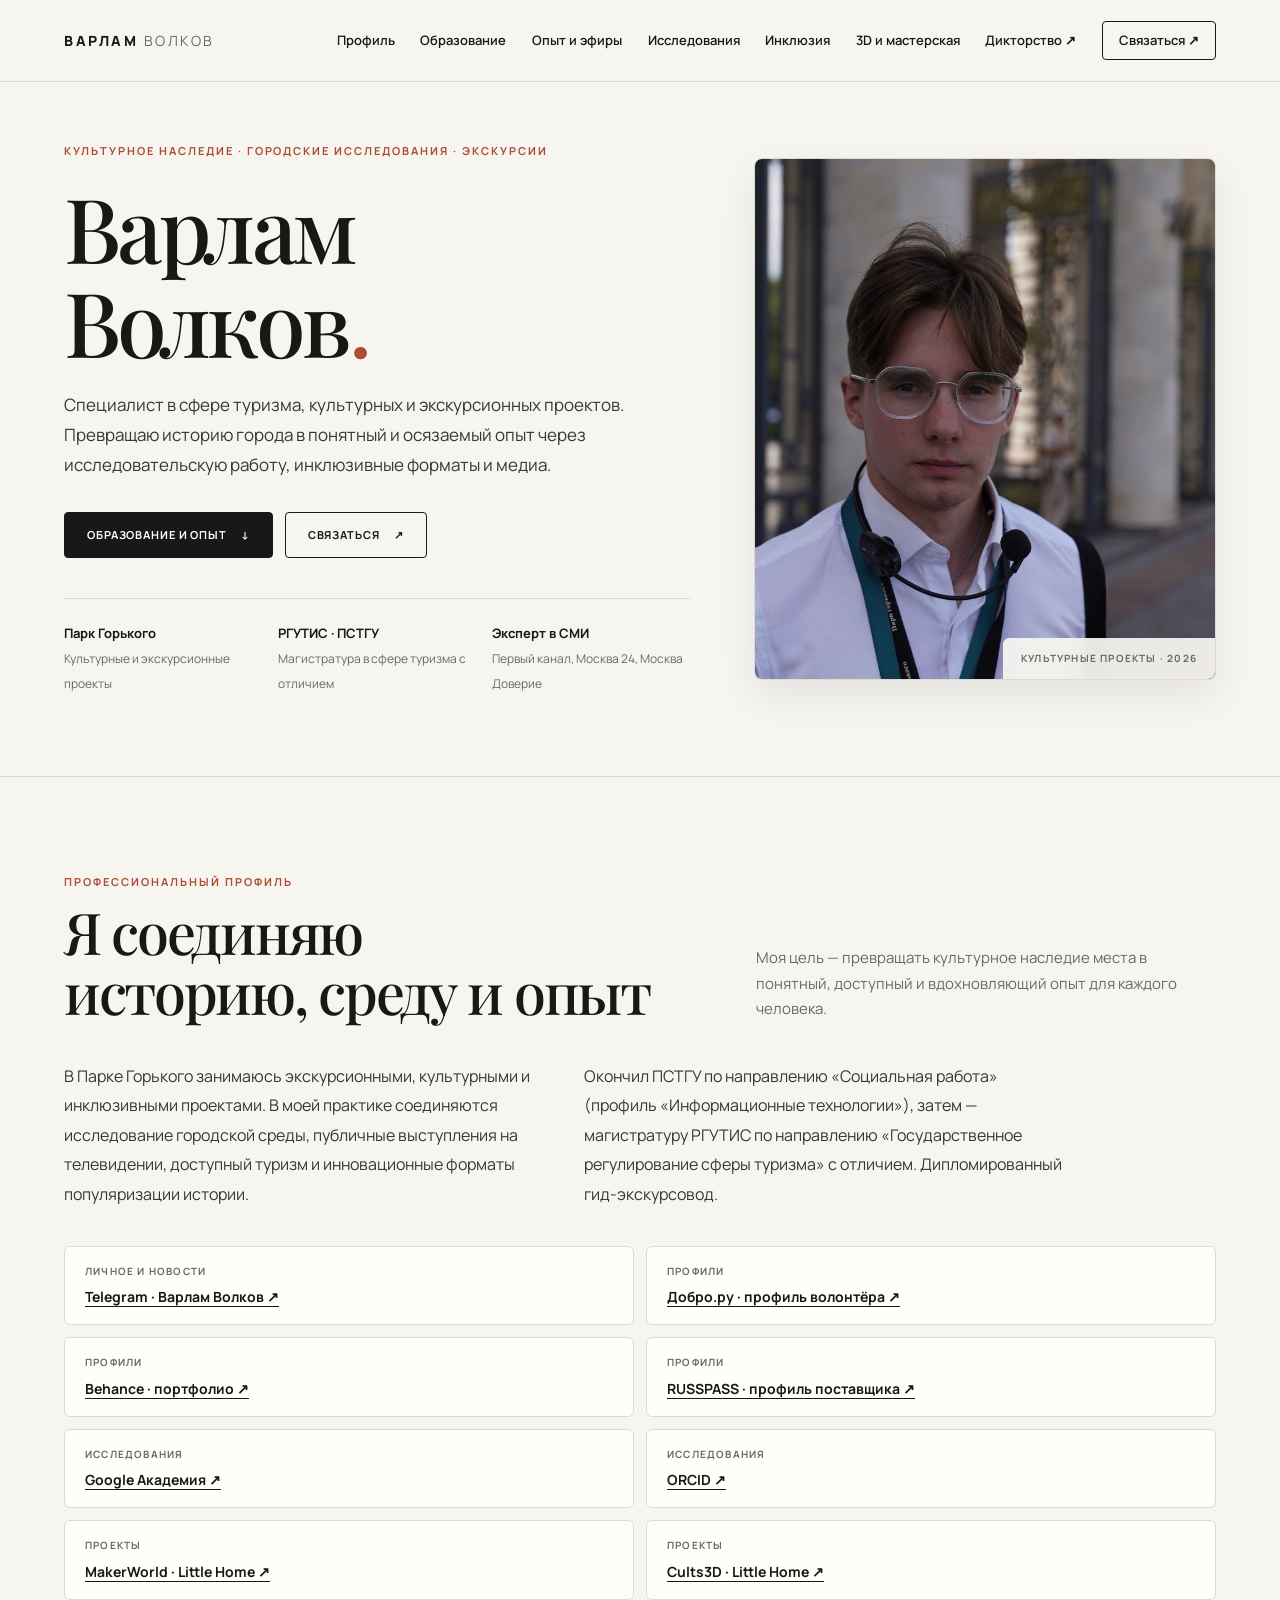
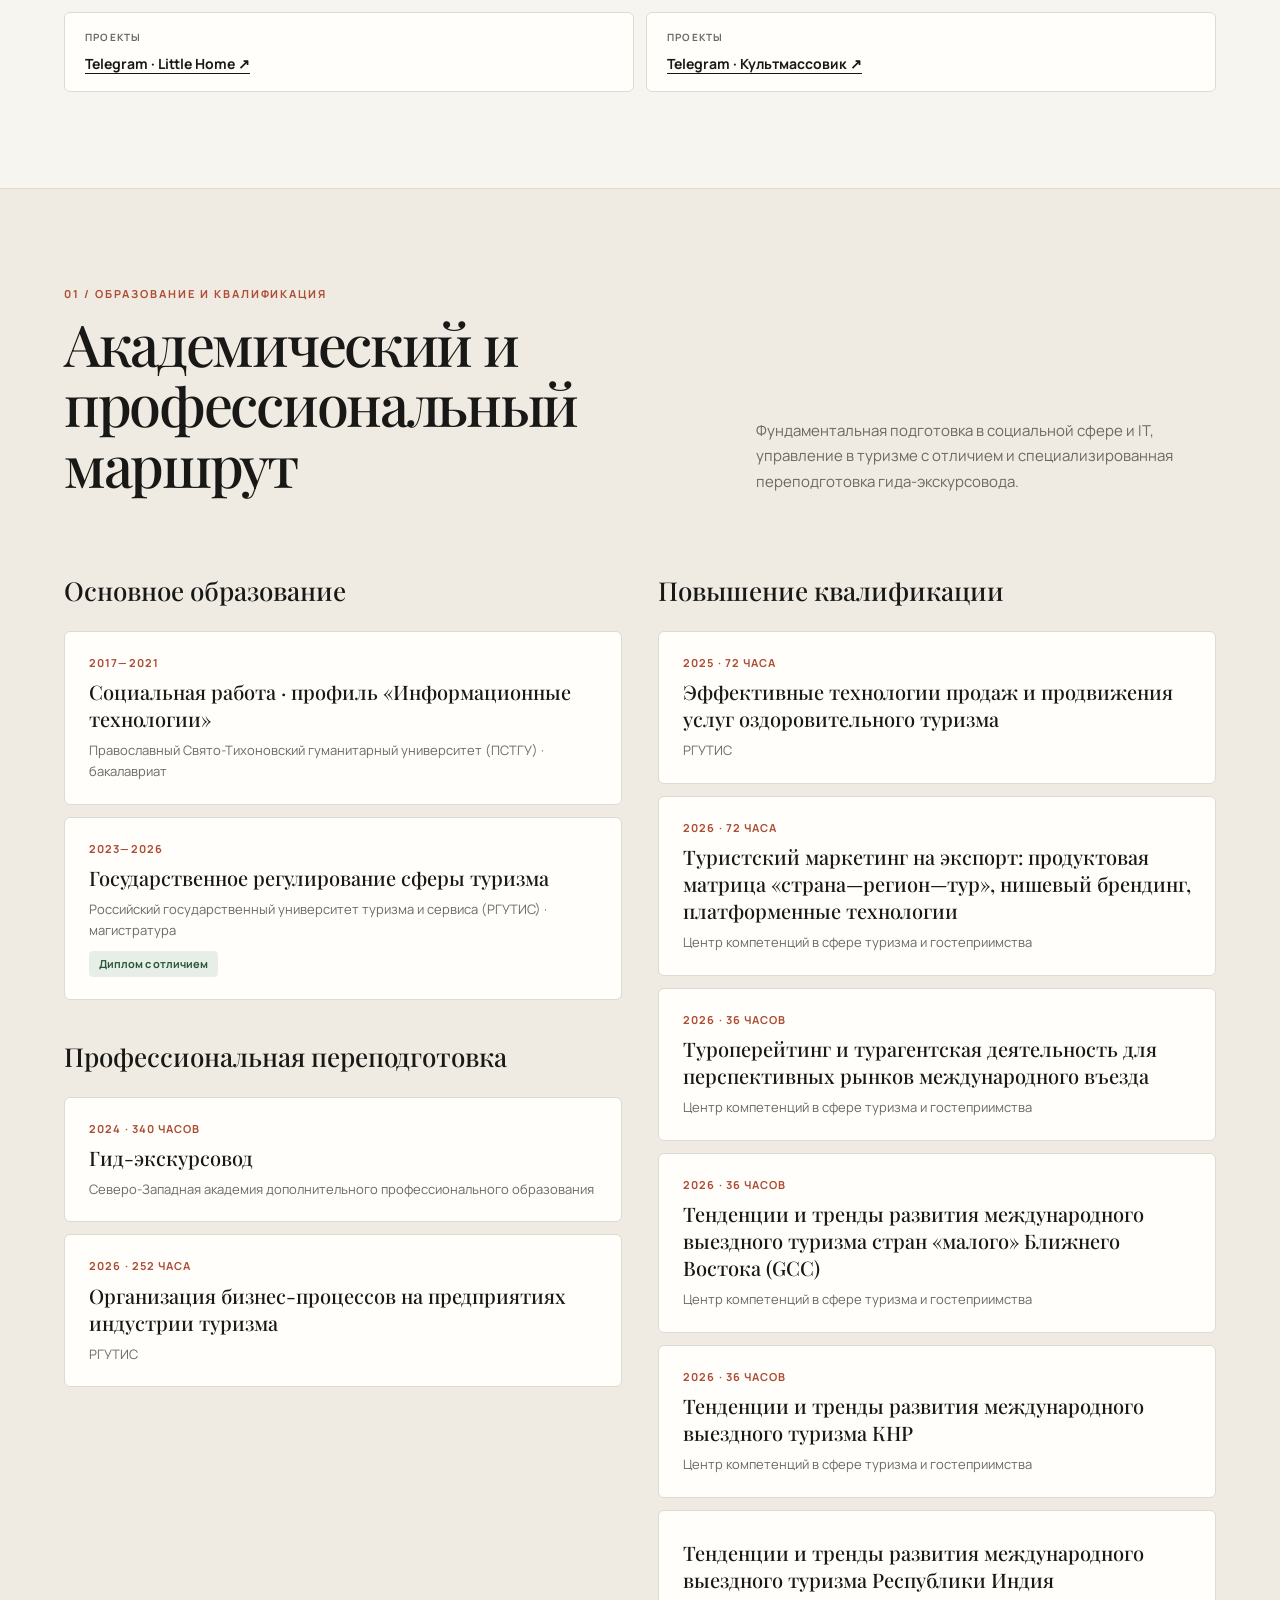
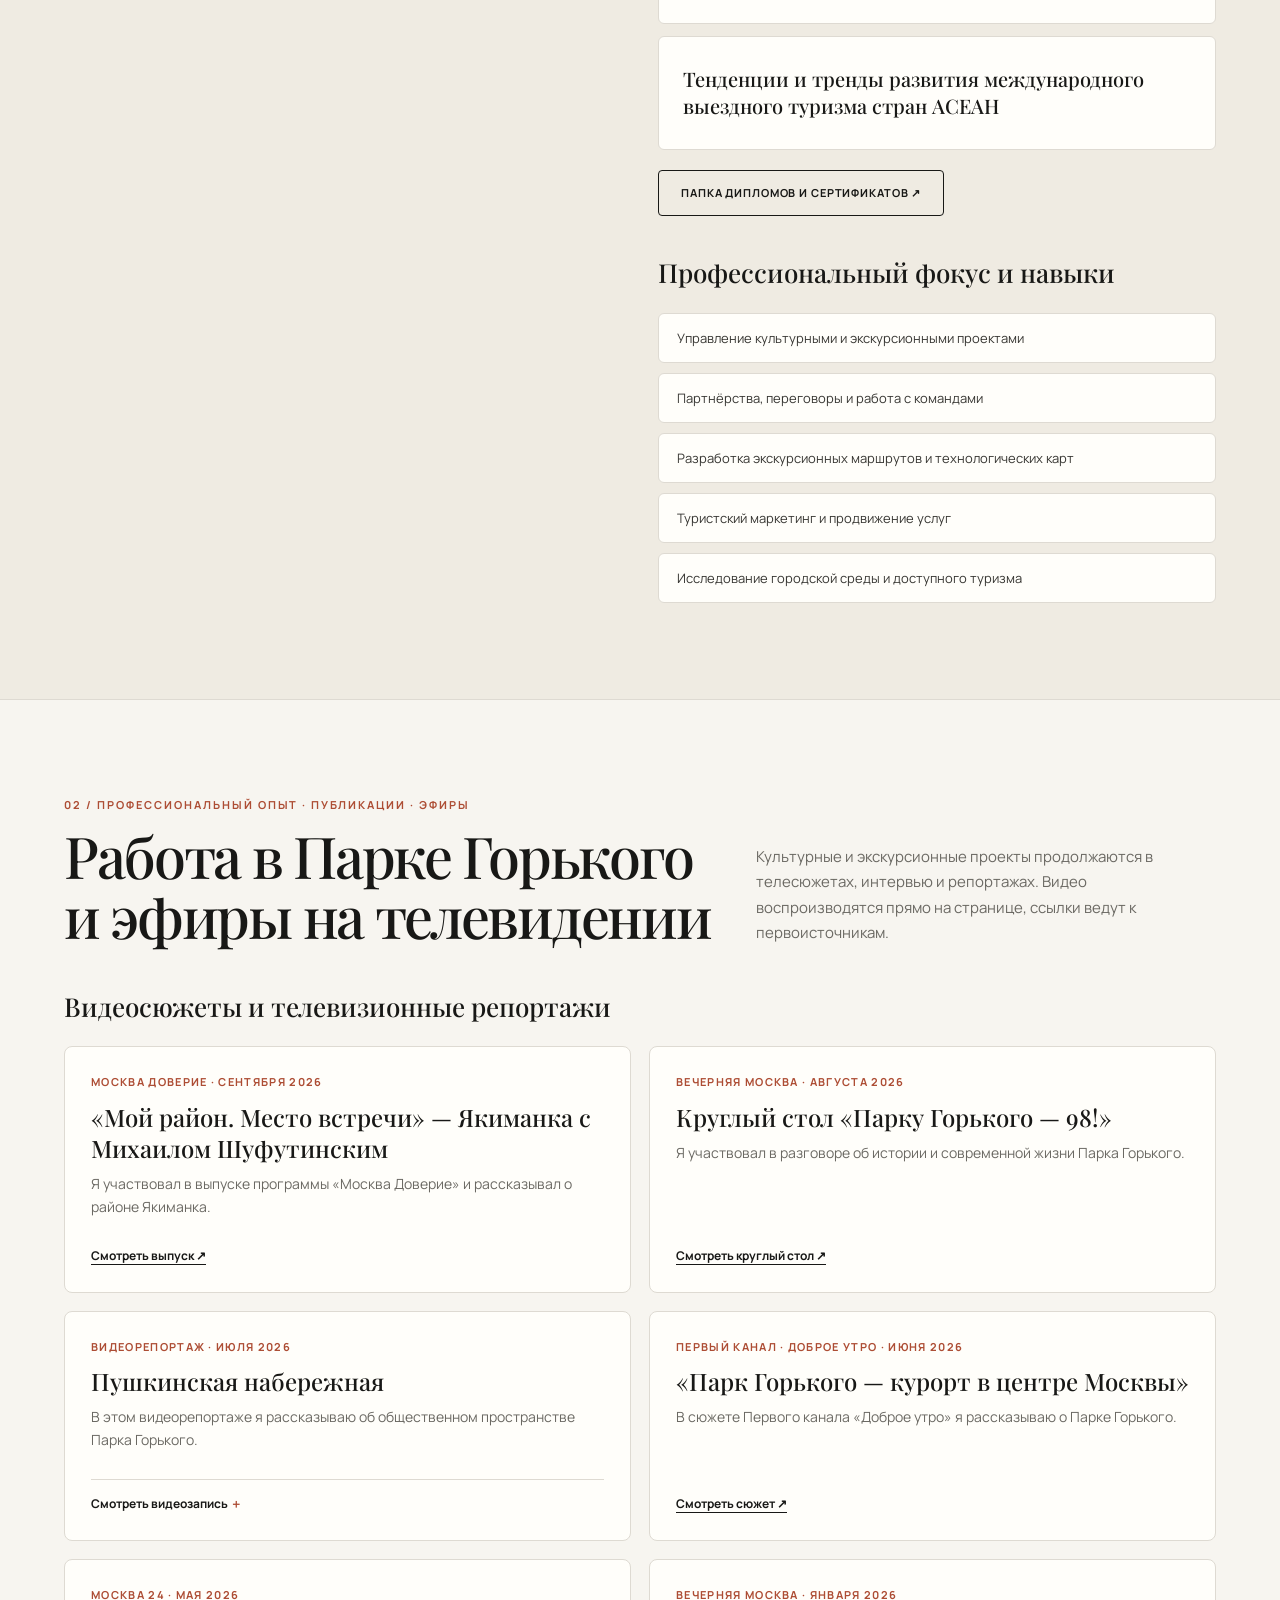
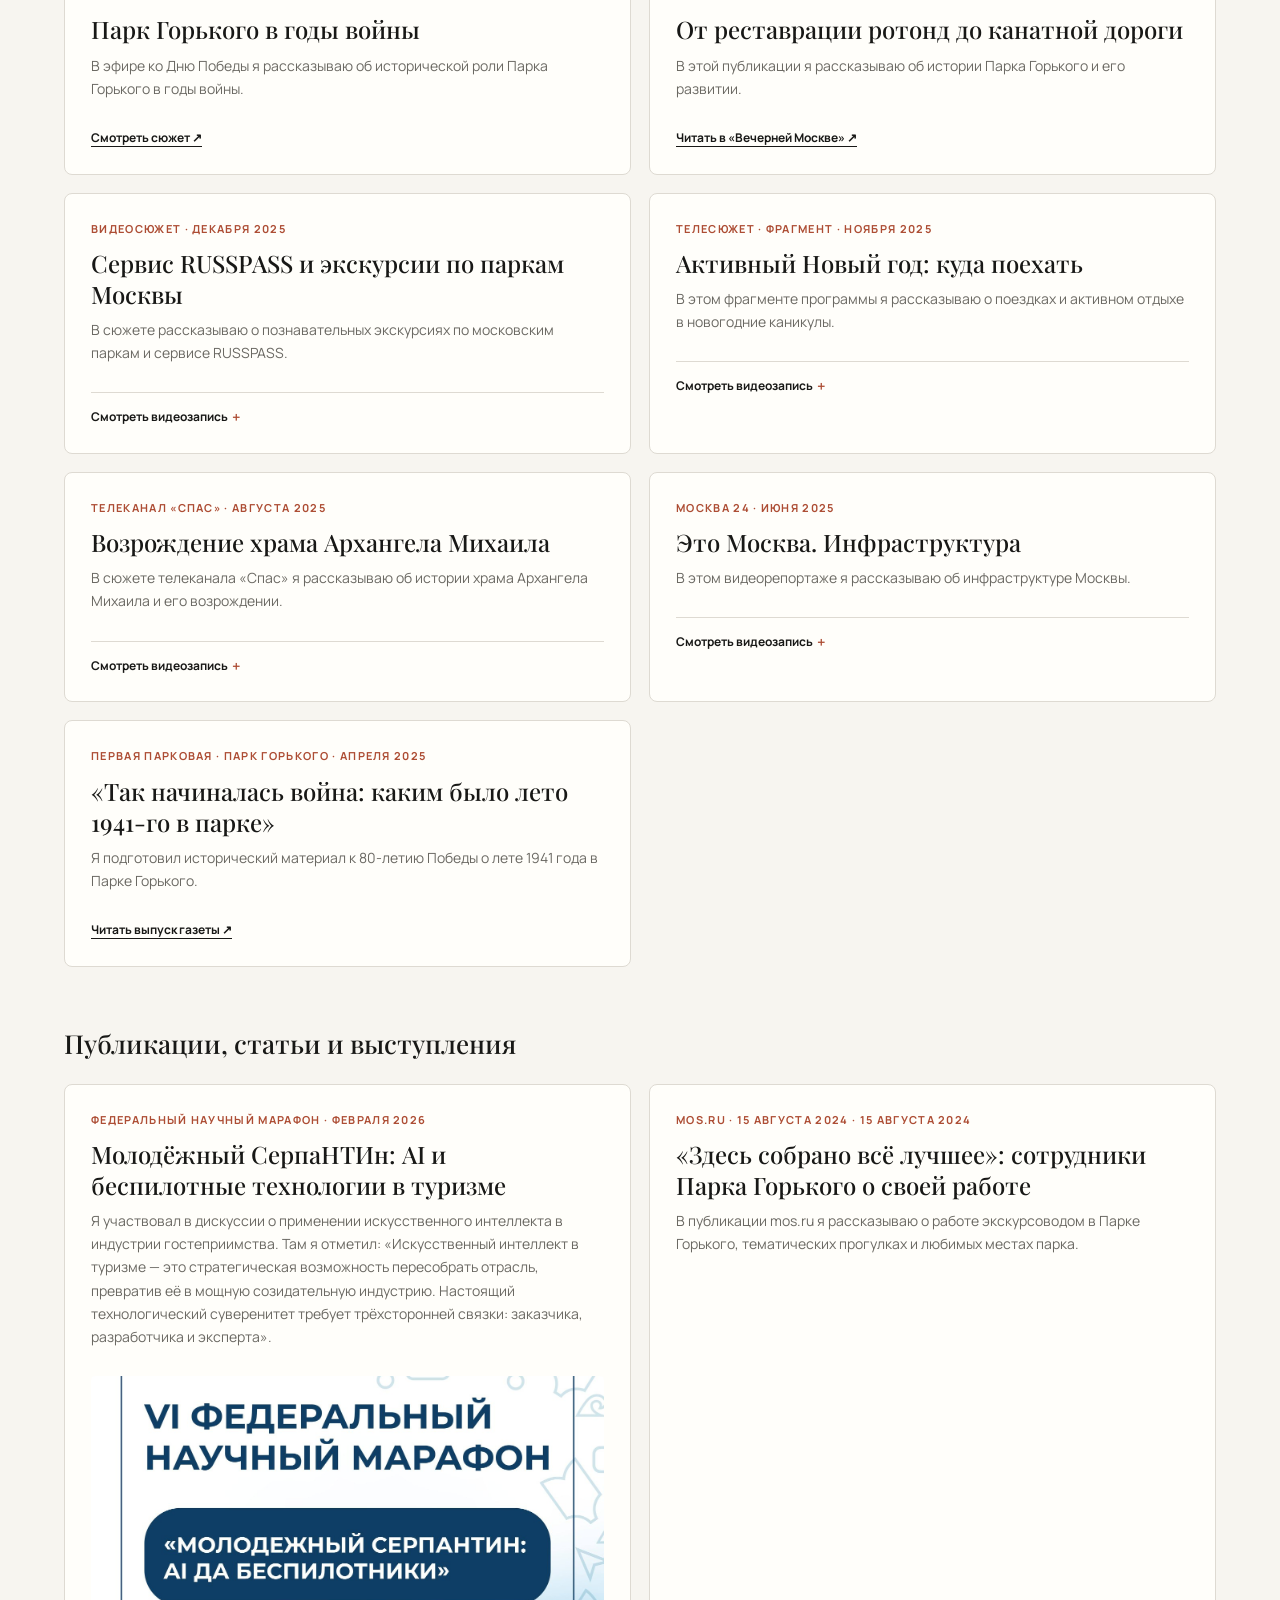
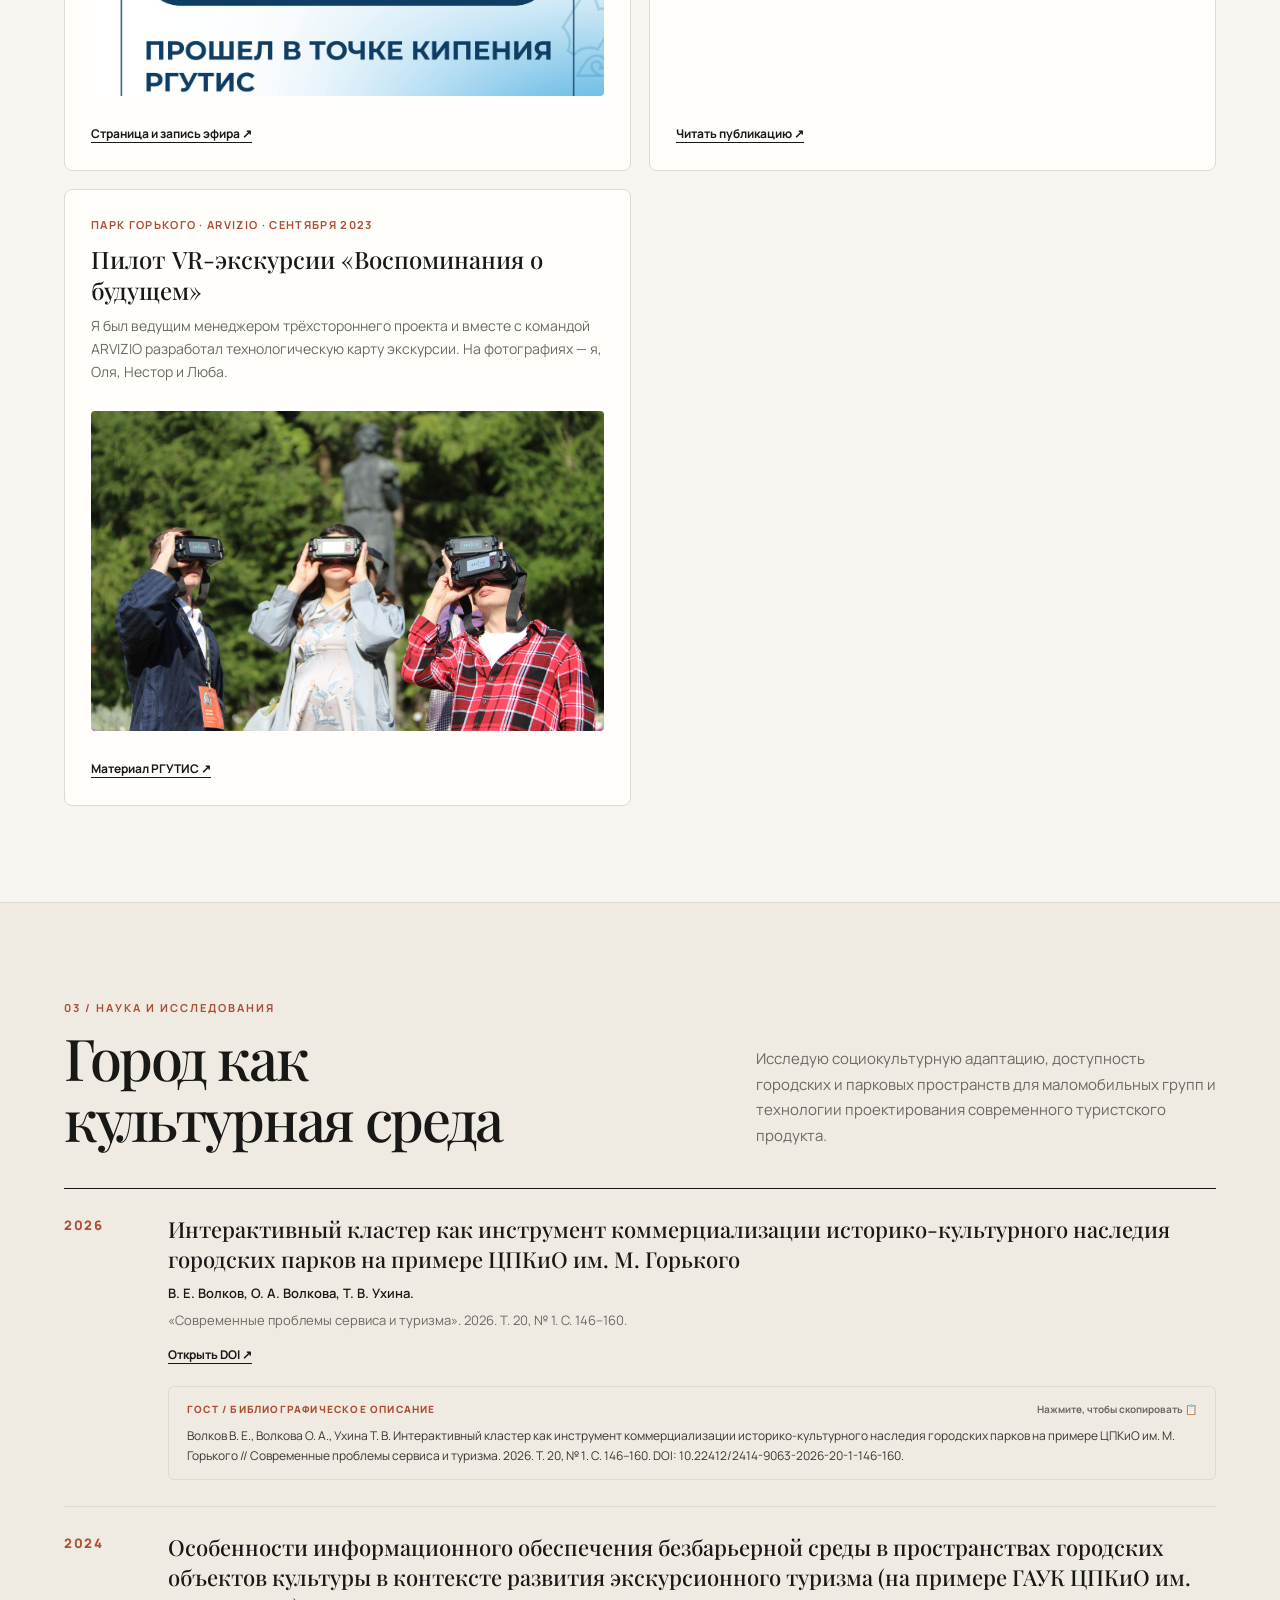
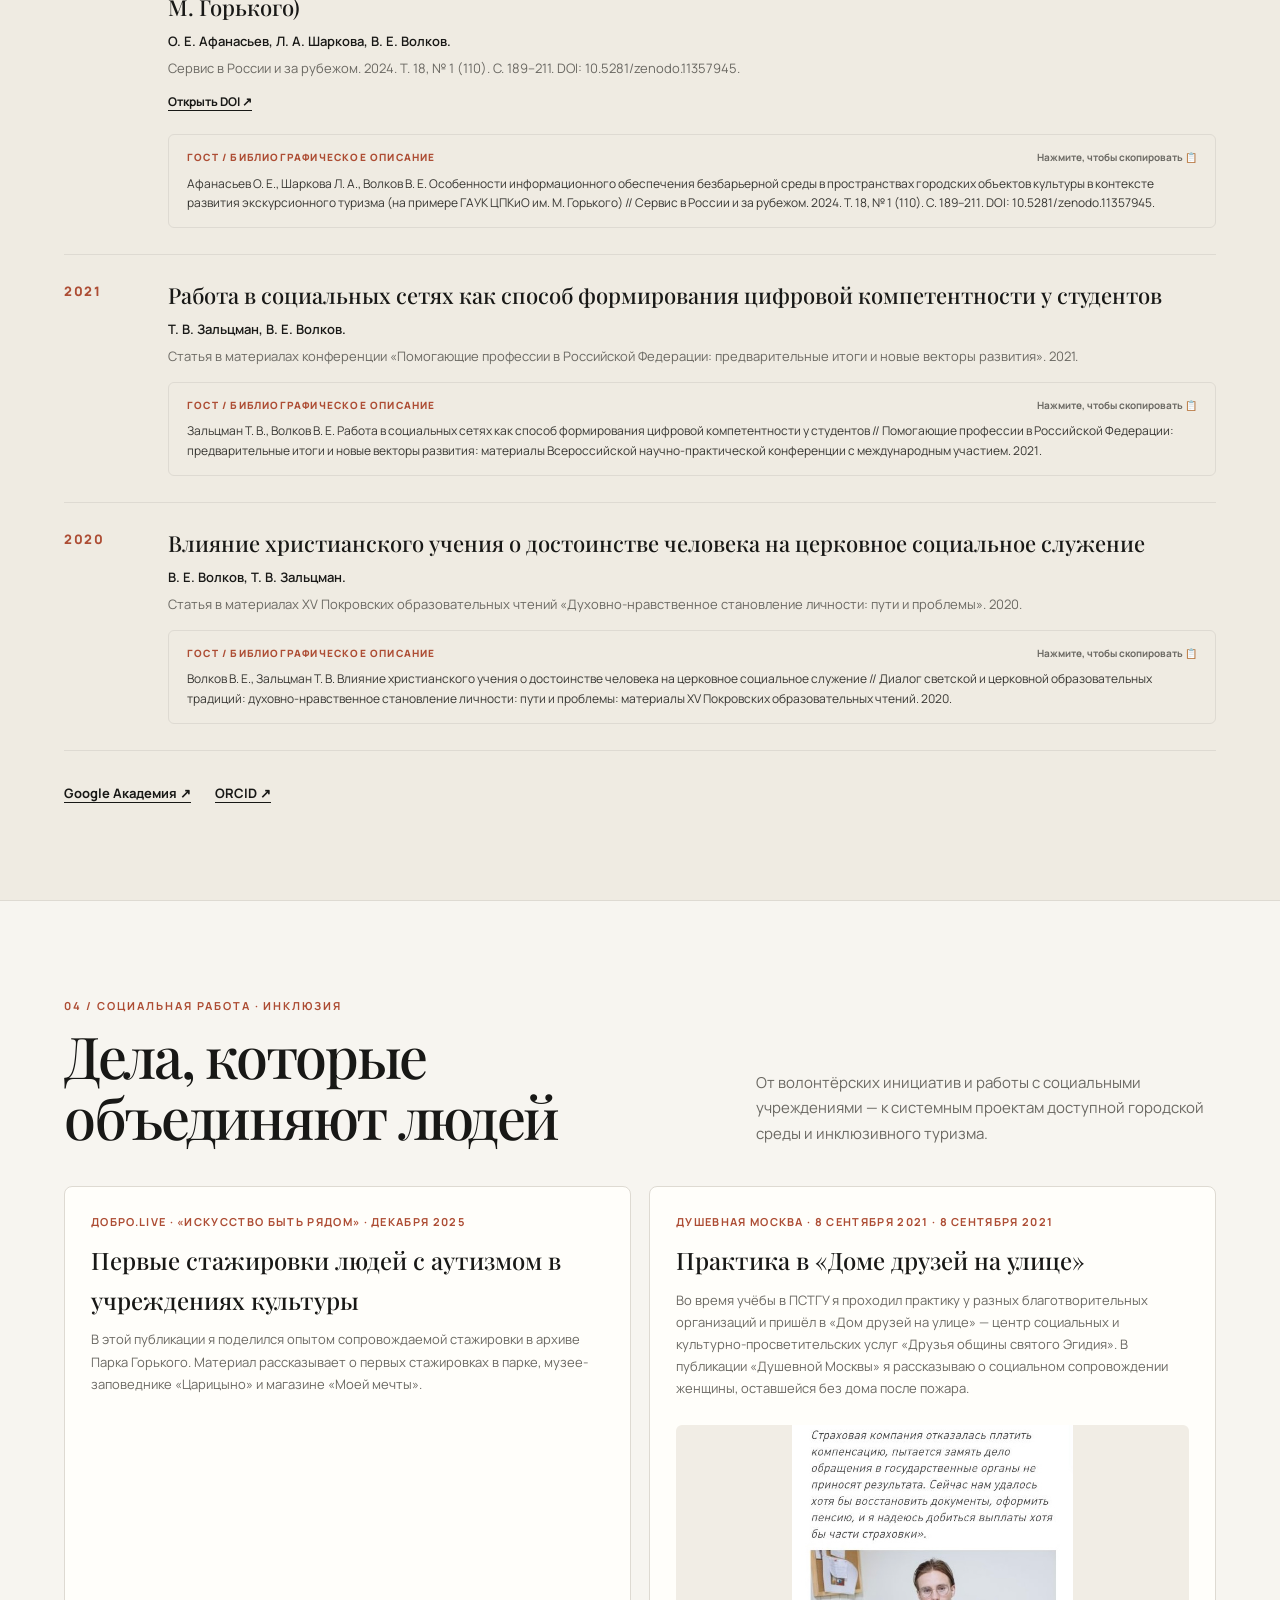
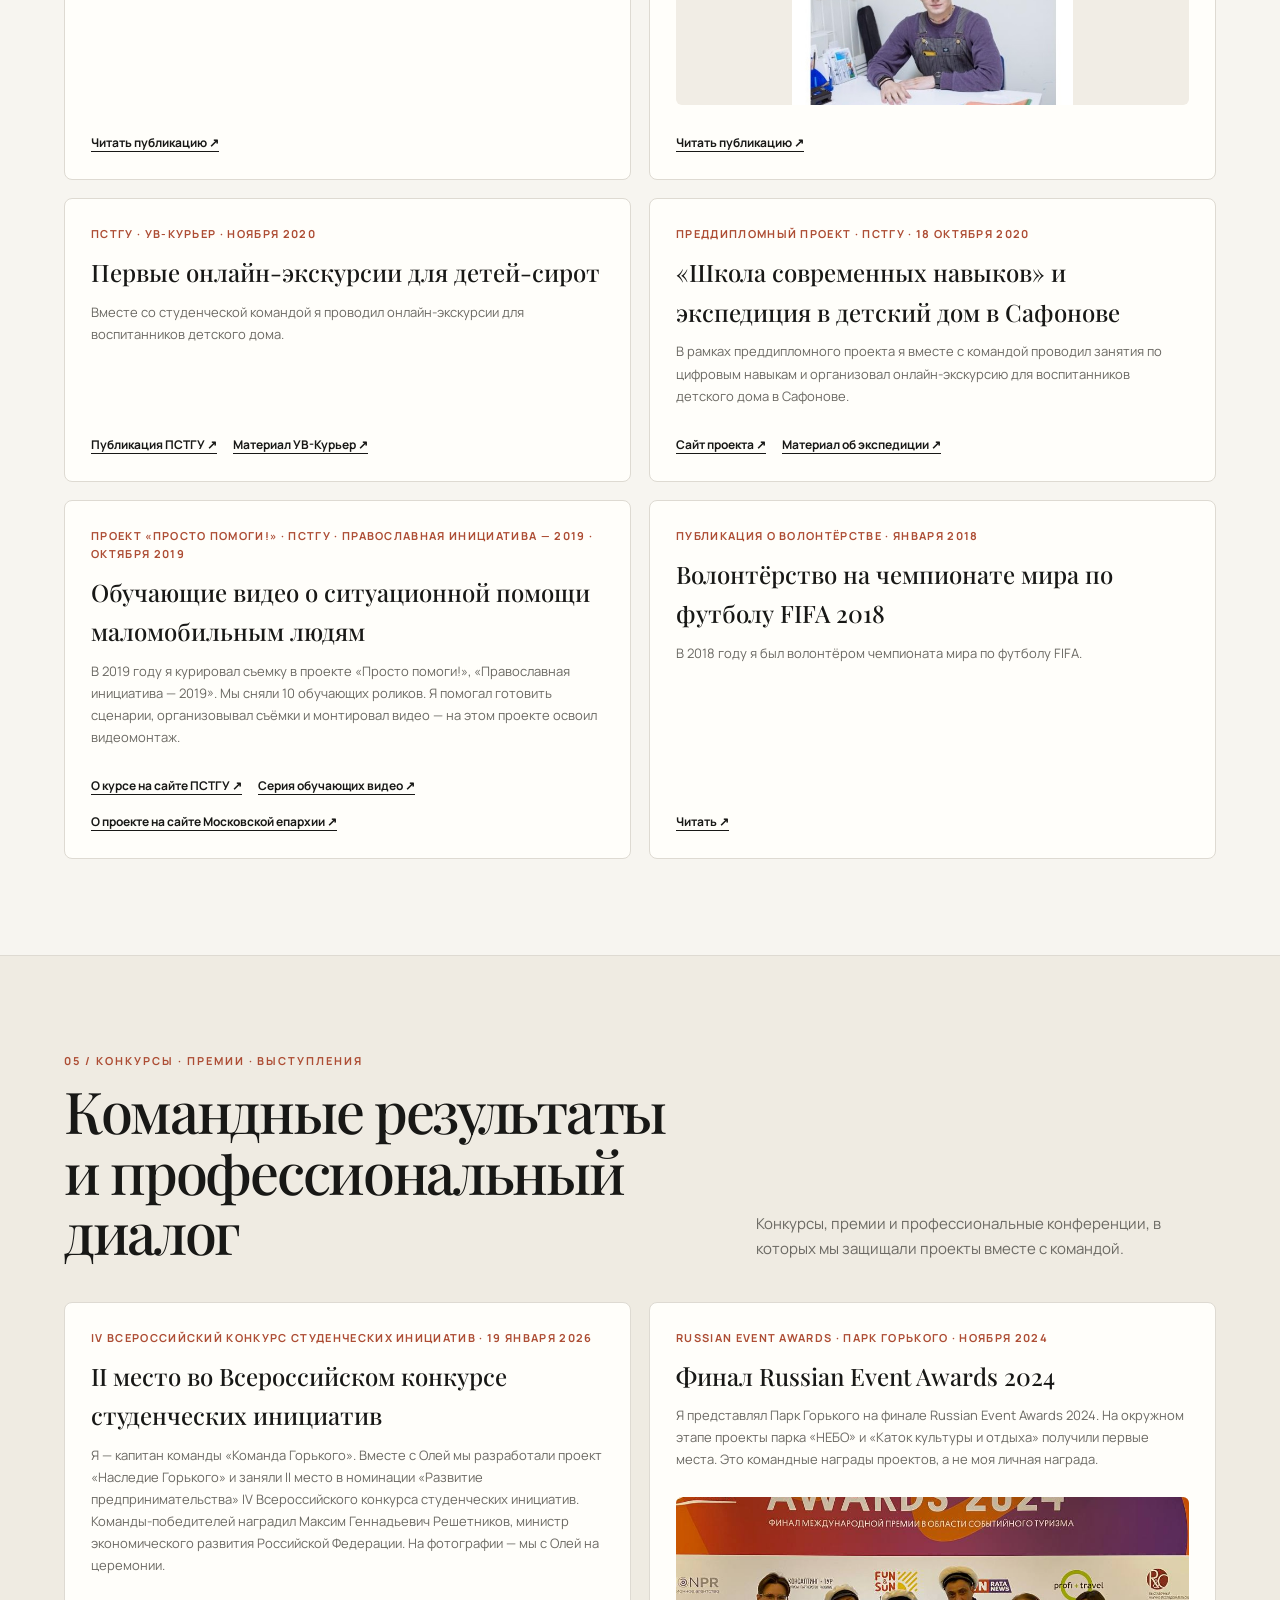
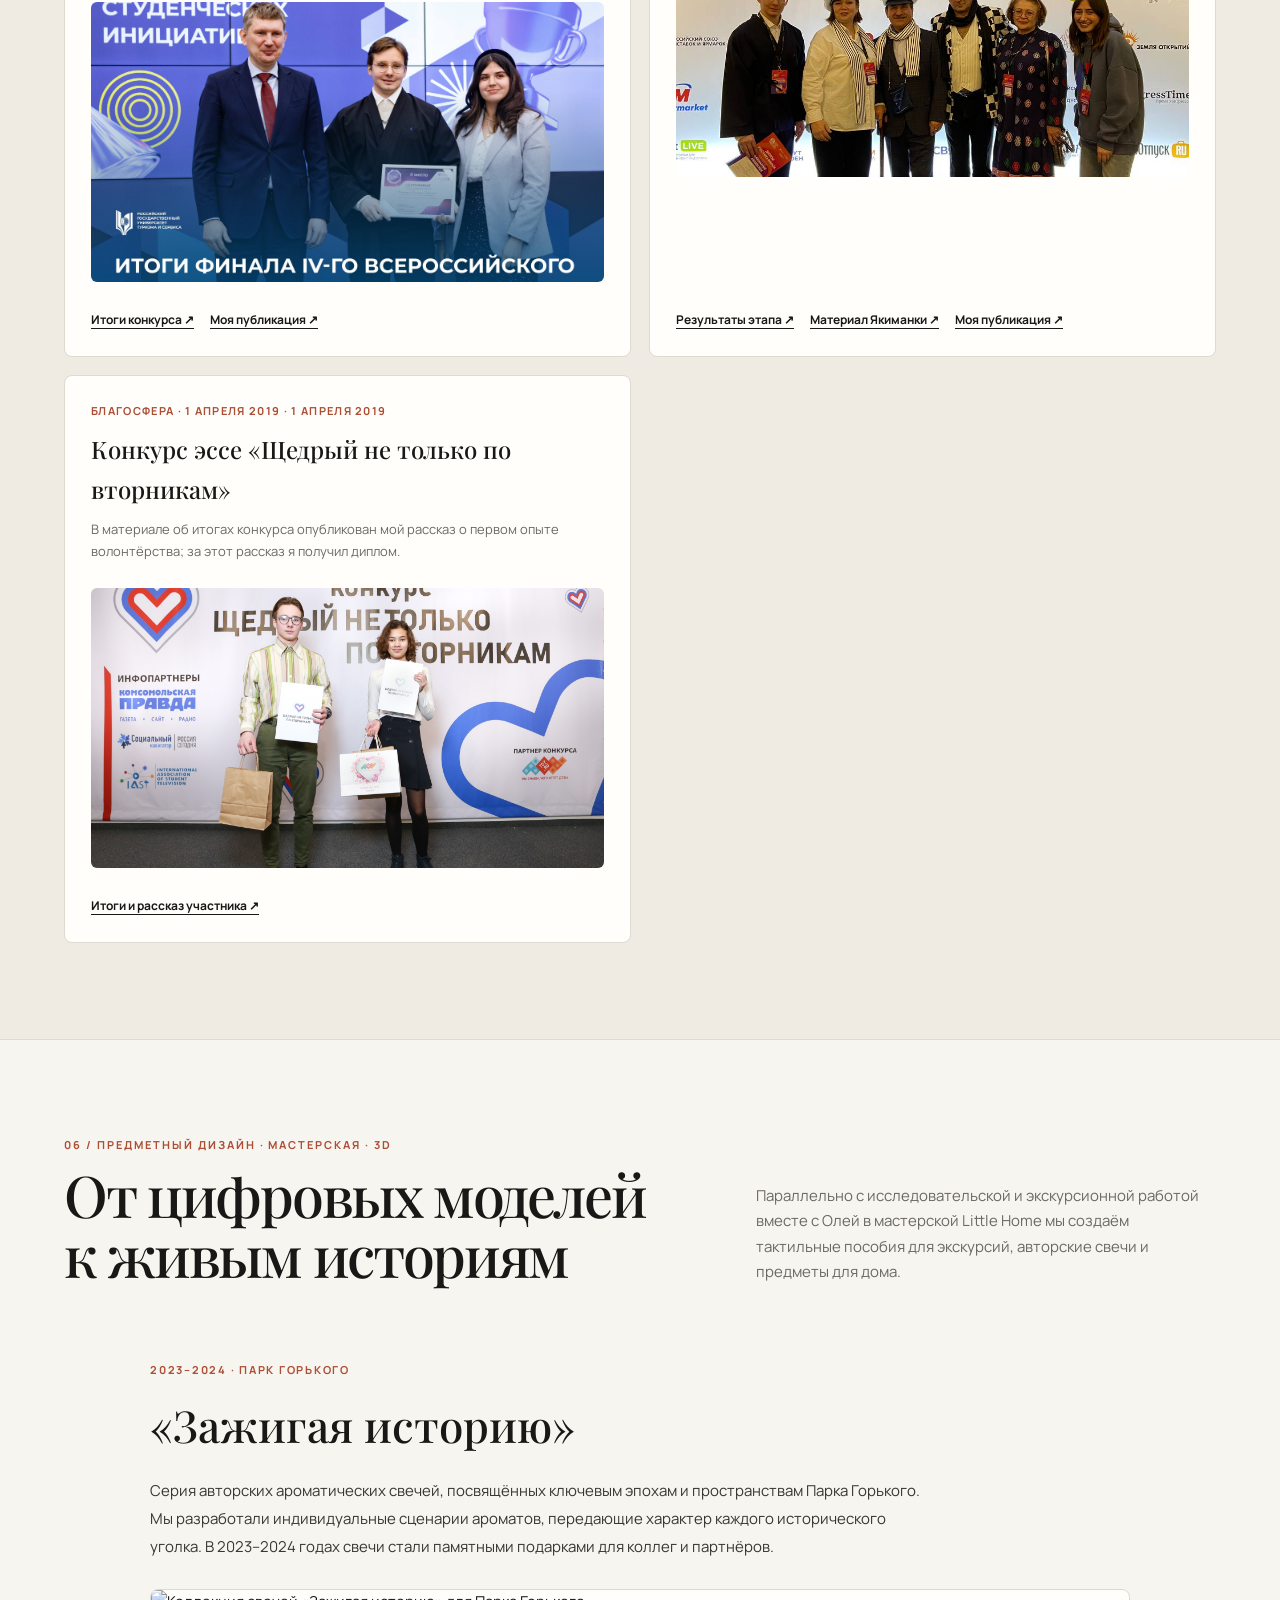
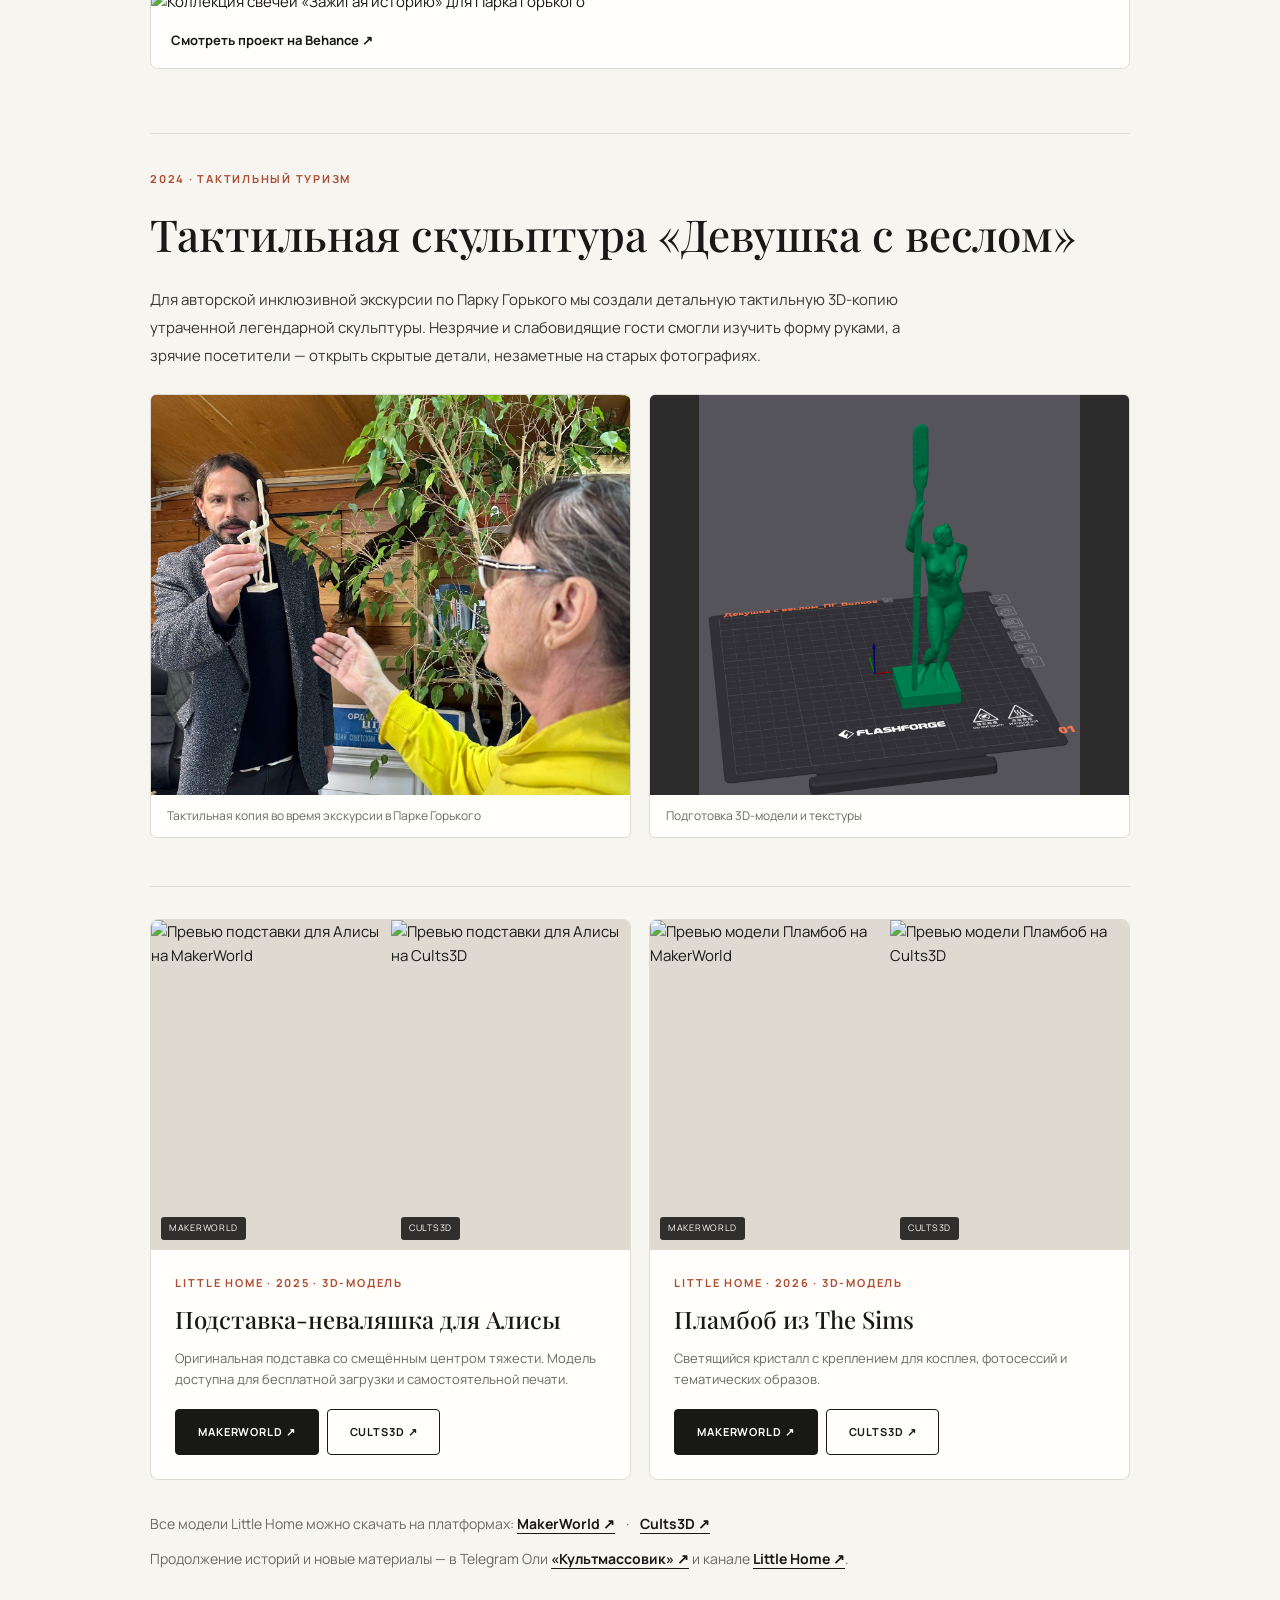
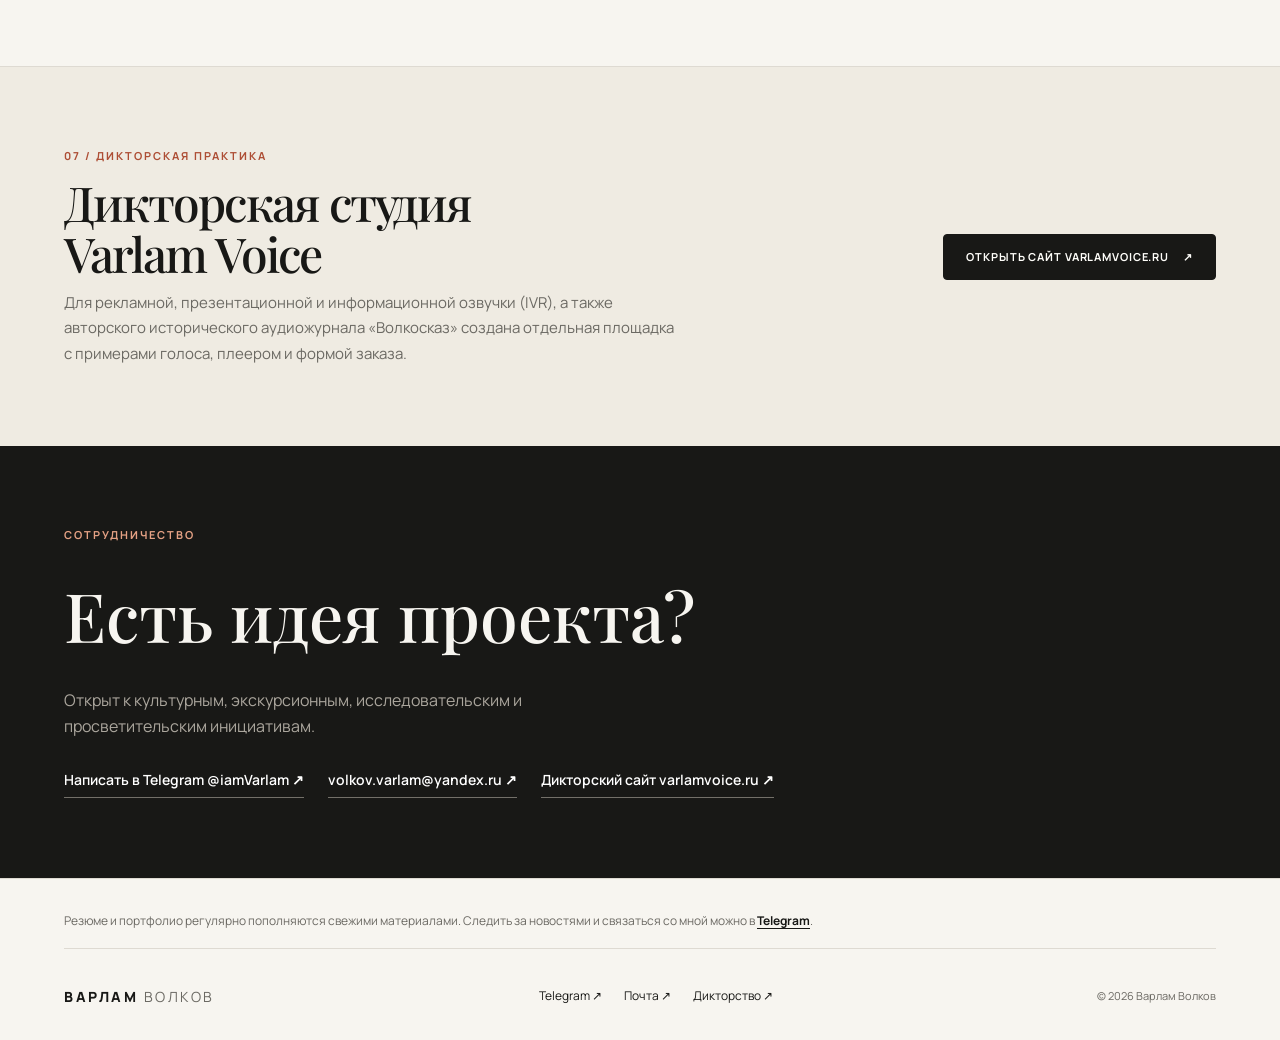
==== commit c29694e2: "Refactor portfolio to CV-first structure: elevate education, relocate 3D and voice" ====
--- a/index.html
+++ b/index.html
@@ -4,21 +4,21 @@
 <link rel="icon" href="favicon.svg" type="image/svg+xml">
 <meta charset="utf-8">
 <meta name="viewport" content="width=device-width, initial-scale=1">
-<title>Варлам Волков — портфолио: культура, городские проекты, исследования и голос</title>
-<meta name="description" content="Портфолио Варлама Волкова: Парк Горького, культурные и экскурсионные проекты, исследования городской среды, ТВ-эфиры, 3D-мастерская Little Home и дикторское мастерство.">
+<title>Варлам Волков — профессиональное резюме и портфолио: культура, туризм, городские исследования</title>
+<meta name="description" content="Профессиональное портфолио Варлама Волкова: Парк Горького, образование и компетенции в сфере туризма, исследования городской среды, ТВ-эфиры, инклюзивные проекты.">
 <meta name="theme-color" content="#f7f5f0">
 <link rel="canonical" href="https://varlamvolkov.github.io/varlam-portfolio/">
 <meta property="og:type" content="website">
 <meta property="og:locale" content="ru_RU">
-<meta property="og:title" content="Варлам Волков — культурные проекты, исследования и голос">
-<meta property="og:description" content="Городские и инклюзивные экскурсии, Парк Горького, эфиры на ТВ, научные статьи, 3D-моделирование и дикторское портфолио.">
+<meta property="og:title" content="Варлам Волков — профессиональное портфолио">
+<meta property="og:description" content="Культурные и экскурсионные проекты, Парк Горького, РГУТИС с отличием, научные исследования и экспертные выступления в СМИ.">
 <meta property="og:url" content="https://varlamvolkov.github.io/varlam-portfolio/">
 <meta property="og:image" content="https://varlamvolkov.github.io/varlam-portfolio/assets/images/portrait-guide.jpeg">
 <meta name="twitter:card" content="summary_large_image">
 <link rel="preconnect" href="https://fonts.googleapis.com">
 <link rel="preconnect" href="https://fonts.gstatic.com" crossorigin>
 <link href="https://fonts.googleapis.com/css2?family=Manrope:wght@400;500;600;700;800&family=Playfair+Display:ital,wght@0,500;0,600;1,500&display=swap" rel="stylesheet">
-<link rel="stylesheet" href="assets/css/style.css?v=20261122-2">
+<link rel="stylesheet" href="assets/css/style.css?v=20261123-1">
 </head>
 <body>
 <a class="skip-link" href="#main-content">Перейти к содержимому</a>
@@ -31,12 +31,12 @@
   </button>
   <nav class="main-nav" aria-label="Основная навигация">
     <a href="#about">Профиль</a>
-    <a href="#pillars">Направления</a>
+    <a href="#education">Образование</a>
     <a href="#media">Опыт и эфиры</a>
-    <a href="#projects">Проекты и 3D</a>
     <a href="#research">Исследования</a>
-    <a href="#education">Образование</a>
-    <a class="nav-voice-highlight" href="https://varlamvoice.ru/" target="_blank" rel="noopener noreferrer">🎙 Дикторство ↗</a>
+    <a href="#volunteering">Инклюзия</a>
+    <a href="#projects">3D и мастерская</a>
+    <a class="nav-voice-link" href="https://varlamvoice.ru/" target="_blank" rel="noopener noreferrer">Дикторство ↗</a>
     <a class="nav-contact" href="#contact">Связаться <span>↗</span></a>
   </nav>
 </header>
@@ -45,16 +45,13 @@
   <!-- Hero Section -->
   <section class="container hero" id="top">
     <div class="hero-content">
-      <div class="eyebrow">Культура · Город · Исследования · Голос</div>
+      <div class="eyebrow">Культурное наследие · Городские исследования · Экскурсии</div>
       <h1 class="display">Варлам<br>Волков<span class="accent-dot">.</span></h1>
       <p class="hero-copy">
-        Я работаю с историей и средой города — в экскурсиях, медиа и предметах. Создаю проекты, которые помогают проживать культурное наследие через живой рассказ, научный поиск и осязаемый личный опыт.
+        Специалист в сфере туризма, культурных и экскурсионных проектов. Превращаю историю города в понятный и осязаемый опыт через исследовательскую работу, инклюзивные форматы и медиа.
       </p>
       <div class="hero-actions">
-        <a class="button dark" href="#projects">Смотреть проекты <span>↓</span></a>
-        <a class="button voice-button-accent" href="https://varlamvoice.ru/" target="_blank" rel="noopener noreferrer">
-          Дикторский сайт 🎙 <span>↗</span>
-        </a>
+        <a class="button dark" href="#education">Образование и опыт <span>↓</span></a>
         <a class="button" href="#contact">Связаться <span>↗</span></a>
       </div>
       <div class="hero-metrics">
@@ -64,10 +61,10 @@
         </div>
         <div class="metric-item">
           <strong>РГУТИС · ПСТГУ</strong>
-          <span>Магистратура в туризме с отличием</span>
+          <span>Магистратура в сфере туризма с отличием</span>
         </div>
         <div class="metric-item">
-          <strong>Спикер в СМИ</strong>
+          <strong>Эксперт в СМИ</strong>
           <span>Первый канал, Москва 24, Москва Доверие</span>
         </div>
       </div>
@@ -92,74 +89,60 @@
       </div>
       <div class="profile-summary">
         <p>
-          В Парке Горького руковожу и участвую в создании экскурсионных, культурных и инклюзивных программ. В моей практике соединяются исследование городской среды, публичные выступления на телевидении, доступный туризм и инновационные форматы популяризации истории.
+          В Парке Горького занимаюсь экскурсионными, культурными и инклюзивными проектами. В моей практике соединяются исследование городской среды, публичные выступления на телевидении, доступный туризм и инновационные форматы популяризации истории.
         </p>
         <p>
-          Окончил ПСТГУ по направлению «Социальная работа» (профиль «Информационные технологии»), затем — магистратуру РГУТИС по направлению «Государственное регулирование сферы туризма» с отличием. Автор дикторской студии <strong>Varlam Voice</strong>, исторического подкаста «Волкосказ» и сооснователь творческой мастерской <strong>Little Home</strong>.
+          Окончил ПСТГУ по направлению «Социальная работа» (профиль «Информационные технологии»), затем — магистратуру РГУТИС по направлению «Государственное регулирование сферы туризма» с отличием. Дипломированный гид-экскурсовод.
         </p>
       </div>
       <div class="profile-links" id="profile-links"></div>
     </div>
   </section>
 
-  <!-- Key Pillars Section -->
-  <section class="section section-pillars" id="pillars">
-    <div class="container">
-      <div class="section-head">
-        <div>
-          <div class="eyebrow">Ключевой фокус</div>
-          <h2 class="display">Четыре грани<br>деятельности</h2>
-        </div>
-        <p class="section-intro">
-          Каждое направление дополняет друг друга: научные исследования ложатся в основу экскурсий, экскурсионный опыт перерастает в медиа, а предметный дизайн делает историю осязаемой.
-        </p>
-      </div>
-      <div class="pillars-grid">
-        <article class="pillar-card">
-          <div class="pillar-icon">🏛</div>
-          <span class="pillar-num">01 / Город и среда</span>
-          <h3>Культура и экскурсии</h3>
-          <p>Парк Горького: авторские маршруты, премьера VR-экскурсии «Воспоминания о будущем», тактильные проекты для незрячих и доступный туризм.</p>
-          <a class="pillar-link" href="#projects">Изучить проекты <span>↓</span></a>
-        </article>
-
-        <article class="pillar-card">
-          <div class="pillar-icon">🎙</div>
-          <span class="pillar-num">02 / Голос и медиа</span>
-          <h3>Дикторство и эфиры</h3>
-          <p>Спикер в телепередачах («Первый канал», «Москва 24»). Профессиональная дикторская озвучка рекламы и IVR, исторический аудиожурнал «Волкосказ».</p>
-          <a class="pillar-link" href="https://varlamvoice.ru/" target="_blank" rel="noopener noreferrer">Дикторский сайт <span>↗</span></a>
-        </article>
-
-        <article class="pillar-card">
-          <div class="pillar-icon">🎓</div>
-          <span class="pillar-num">03 / Экспертиза</span>
-          <h3>Исследования и доступность</h3>
-          <p>Магистратура РГУТИС с отличием. Научные статьи (Google Scholar, ORCID) по инклюзивному туризму, социокультурной адаптации и технологиям туристских продуктов.</p>
-          <a class="pillar-link" href="#research">Читать публикации <span>↓</span></a>
-        </article>
-
-        <article class="pillar-card">
-          <div class="pillar-icon">🛠</div>
-          <span class="pillar-num">04 / Мастерская</span>
-          <h3>3D-дизайн и предметы</h3>
-          <p>Мастерская Little Home: коллекция авторских свечей «Зажигая историю», тактильная копия «Девушки с веслом» и популярные 3D-модели на MakerWorld и Cults3D.</p>
-          <a class="pillar-link" href="#projects">Смотреть модели <span>↓</span></a>
-        </article>
-      </div>
-    </div>
-  </section>
-
-  <!-- Media & Experience Section -->
+  <!-- 01 / Education & Competencies (Raised to the Top like a CV) -->
+  <section class="section section-soft" id="education">
+    <div class="container">
+      <div class="section-head">
+        <div>
+          <div class="eyebrow">01 / Образование и квалификация</div>
+          <h2 class="display">Академический и<br>профессиональный маршрут</h2>
+        </div>
+        <p class="section-intro">
+          Фундаментальная подготовка в социальной сфере и IT, управление в туризме с отличием и специализированная переподготовка гида-экскурсовода.
+        </p>
+      </div>
+      <div class="education-columns">
+        <div>
+          <h3 class="subsection-title">Основное образование</h3>
+          <div class="education-list" data-education="core"></div>
+          <h3 class="subsection-title education-subhead">Профессиональная переподготовка</h3>
+          <div class="education-list" data-education="retraining"></div>
+        </div>
+        <div>
+          <h3 class="subsection-title">Повышение квалификации</h3>
+          <div class="education-list" data-education="training"></div>
+          <p class="education-certificates">
+            <a class="button" data-certificates-link href="#certificates" target="_blank" rel="noopener noreferrer">
+              Папка дипломов и сертификатов ↗
+            </a>
+          </p>
+          <h3 class="subsection-title education-subhead">Профессиональный фокус и навыки</h3>
+          <ul class="competency-list" data-education-skills></ul>
+        </div>
+      </div>
+    </div>
+  </section>
+
+  <!-- 02 / Media & Professional Experience -->
   <section class="section" id="media">
     <div class="container">
       <div class="section-head">
         <div>
-          <div class="eyebrow">01 / Профессиональный опыт · публикации · эфиры</div>
-          <h2 class="display">Парк Горького<br>в эфирах и медиа</h2>
-        </div>
-        <p class="section-intro">
-          Экскурсионные и культурные проекты продолжаются в телесюжетах, интервью и репортажах. Видео воспроизводятся прямо на странице, ссылки ведут к первоисточникам.
+          <div class="eyebrow">02 / Профессиональный опыт · публикации · эфиры</div>
+          <h2 class="display">Работа в Парке Горького<br>и эфиры на телевидении</h2>
+        </div>
+        <p class="section-intro">
+          Культурные и экскурсионные проекты продолжаются в телесюжетах, интервью и репортажах. Видео воспроизводятся прямо на странице, ссылки ведут к первоисточникам.
         </p>
       </div>
       <h3 class="subsection-title">Видеосюжеты и телевизионные репортажи</h3>
@@ -170,16 +153,68 @@
     </div>
   </section>
 
-  <!-- Projects & 3D Section -->
-  <section class="section section-soft" id="projects">
-    <div class="container">
-      <div class="section-head">
-        <div>
-          <div class="eyebrow">02 / Предметный дизайн · 3D · История</div>
+  <!-- 03 / Research & Science -->
+  <section class="section section-soft" id="research">
+    <div class="container">
+      <div class="section-head">
+        <div>
+          <div class="eyebrow">03 / Наука и исследования</div>
+          <h2 class="display">Город как<br>культурная среда</h2>
+        </div>
+        <p class="section-intro">
+          Исследую социокультурную адаптацию, доступность городских и парковых пространств для маломобильных групп и технологии проектирования современного туристского продукта.
+        </p>
+      </div>
+      <div class="paper-list home-papers" id="portfolio-research"></div>
+      <div class="research-profiles">
+        <a href="https://scholar.google.com/citations?user=aOtKClIAAAAJ" target="_blank" rel="noopener noreferrer">Google Академия ↗</a>
+        <a href="https://orcid.org/0009-0007-8200-1363" target="_blank" rel="noopener noreferrer">ORCID ↗</a>
+      </div>
+    </div>
+  </section>
+
+  <!-- 04 / Volunteering & Social Work -->
+  <section class="section" id="volunteering">
+    <div class="container">
+      <div class="section-head">
+        <div>
+          <div class="eyebrow">04 / Социальная работа · Инклюзия</div>
+          <h2 class="display">Дела, которые<br>объединяют людей</h2>
+        </div>
+        <p class="section-intro">
+          От волонтёрских инициатив и работы с социальными учреждениями — к системным проектам доступной городской среды и инклюзивного туризма.
+        </p>
+      </div>
+      <div class="impact-grid" id="portfolio-volunteering"></div>
+    </div>
+  </section>
+
+  <!-- 05 / Awards & Competitions -->
+  <section class="section section-soft" id="awards">
+    <div class="container">
+      <div class="section-head">
+        <div>
+          <div class="eyebrow">05 / Конкурсы · Премии · Выступления</div>
+          <h2 class="display">Командные результаты<br>и профессиональный диалог</h2>
+        </div>
+        <p class="section-intro">
+          Конкурсы, премии и профессиональные конференции, в которых мы защищали проекты вместе с командой.
+        </p>
+      </div>
+      <div class="impact-grid" id="portfolio-awards"></div>
+    </div>
+  </section>
+
+  <!-- 06 / 3D & Workshop (Moved Down as Creative / Maker Projects) -->
+  <section class="section" id="projects">
+    <div class="container">
+      <div class="section-head">
+        <div>
+          <div class="eyebrow">06 / Предметный дизайн · Мастерская · 3D</div>
           <h2 class="display">От цифровых моделей<br>к живым историям</h2>
         </div>
         <p class="section-intro">
-          Вместе с Олей в мастерской Little Home мы превращаем идеи в осязаемые вещи: от свечей с историей места до тактильных моделей для экскурсий и предметов для дома.
+          Параллельно с исследовательской и экскурсионной работой вместе с Олей в мастерской Little Home мы создаём тактильные пособия для экскурсий, авторские свечи и предметы для дома.
         </p>
       </div>
 
@@ -273,142 +308,21 @@
     </div>
   </section>
 
-  <!-- Voice Spotlight Section -->
-  <section class="section voice-spotlight-section" id="voice-spotlight">
-    <div class="container">
-      <div class="voice-spotlight-inner">
-        <div class="voice-spotlight-copy">
-          <div class="eyebrow" style="color:#d58d75">Голос для вашего проекта</div>
-          <h2 class="display">Дикторское мастерство<br>и аудиожурнал</h2>
-          <p>
-            Профессионально озвучиваю коммерческую рекламу, презентационные фильмы, автоответчики (IVR) и аудиогиды. Записываю авторский исторический подкаст «Волкосказ».
-          </p>
-          <div class="spotlight-features">
-            <span class="spotlight-pill">✓ Тёплый доверительный баритон</span>
-            <span class="spotlight-pill">✓ Акустическая звуковая кабина</span>
-            <span class="spotlight-pill">✓ Чистовая сдача от 2–4 часов</span>
-            <span class="spotlight-pill">✓ Форматы: WAV 24-bit / MP3</span>
-          </div>
-          <div class="spotlight-actions">
-            <a class="button dark voice-cta-btn" href="https://varlamvoice.ru/" target="_blank" rel="noopener noreferrer">
-              Слушать демо на Varlam.Voice 🎙 <span>↗</span>
-            </a>
-            <a class="button" href="https://t.me/iamVarlam" target="_blank" rel="noopener noreferrer">
-              Заказать озвучку в Telegram <span>↗</span>
-            </a>
-          </div>
-        </div>
-        <div class="voice-spotlight-card">
-          <div class="spotlight-portrait">
-            <img src="assets/images/studio-portrait.webp" alt="Диктор Варлам Волков в студии звукозаписи" loading="lazy">
-          </div>
-          <div class="spotlight-card-footer">
-            <div>
-              <strong>VARLAM.VOICE</strong>
-              <small>Дикторская студия · Москва / онлайн</small>
-            </div>
-            <a href="https://varlamvoice.ru/" target="_blank" rel="noopener noreferrer">varlamvoice.ru ↗</a>
-          </div>
-        </div>
-      </div>
-    </div>
-  </section>
-
-  <!-- Research Section -->
-  <section class="section section-soft" id="research">
-    <div class="container">
-      <div class="section-head">
-        <div>
-          <div class="eyebrow">03 / Наука и исследования</div>
-          <h2 class="display">Город как<br>культурная среда</h2>
-        </div>
-        <p class="section-intro">
-          Исследую социокультурную адаптацию, доступность городских и парковых пространств для маломобильных групп и технологии проектирования современного туристского продукта.
-        </p>
-      </div>
-      <div class="paper-list home-papers" id="portfolio-research"></div>
-      <div class="research-profiles">
-        <a href="https://scholar.google.com/citations?user=aOtKClIAAAAJ" target="_blank" rel="noopener noreferrer">Google Академия ↗</a>
-        <a href="https://orcid.org/0009-0007-8200-1363" target="_blank" rel="noopener noreferrer">ORCID ↗</a>
-      </div>
-    </div>
-  </section>
-
-  <!-- Education Section -->
-  <section class="section" id="education">
-    <div class="container">
-      <div class="section-head">
-        <div>
-          <div class="eyebrow">04 / Образование и квалификация</div>
-          <h2 class="display">Учёба как<br>профессиональный маршрут</h2>
-        </div>
-        <p class="section-intro">
-          От социальной работы и цифровых технологий — к государственному регулированию туризма, экскурсионным стандартам и развитию туристских продуктов.
-        </p>
-      </div>
-      <div class="education-columns">
-        <div>
-          <h3 class="subsection-title">Основное образование</h3>
-          <div class="education-list" data-education="core"></div>
-          <h3 class="subsection-title education-subhead">Профессиональная переподготовка</h3>
-          <div class="education-list" data-education="retraining"></div>
-        </div>
-        <div>
-          <h3 class="subsection-title">Повышение квалификации</h3>
-          <div class="education-list" data-education="training"></div>
-          <p class="education-certificates">
-            <a class="button" data-certificates-link href="#certificates" target="_blank" rel="noopener noreferrer">
-              Папка дипломов и сертификатов ↗
-            </a>
-          </p>
-          <h3 class="subsection-title education-subhead">Профессиональный фокус</h3>
-          <ul class="competency-list" data-education-skills></ul>
-        </div>
-      </div>
-    </div>
-  </section>
-
-  <!-- Volunteering Section -->
-  <section class="section" id="volunteering">
-    <div class="container">
-      <div class="section-head">
-        <div>
-          <div class="eyebrow">05 / Социальная работа · Волонтёрство</div>
-          <h2 class="display">Дела, которые<br>объединяют людей</h2>
-        </div>
-        <p class="section-intro">
-          От волонтёрских инициатив и работы с социальными учреждениями — к системным проектам доступной городской среды.
-        </p>
-      </div>
-      <div class="impact-grid" id="portfolio-volunteering"></div>
-    </div>
-  </section>
-
-  <!-- Awards Section -->
-  <section class="section section-soft" id="awards">
-    <div class="container">
-      <div class="section-head">
-        <div>
-          <div class="eyebrow">06 / Конкурсы · выступления</div>
-          <h2 class="display">Командные результаты<br>и профессиональный диалог</h2>
-        </div>
-        <p class="section-intro">
-          Конкурсы, премии и профессиональные конференции, в которых мы защищали проекты вместе с коллегами.
-        </p>
-      </div>
-      <div class="impact-grid" id="portfolio-awards"></div>
-    </div>
-  </section>
-
-  <!-- Interests Section -->
-  <section class="section interest-teaser" id="interests">
-    <div class="container interest-teaser-inner">
-      <div>
-        <div class="eyebrow">07 / Вне работы</div>
-        <h2 class="display">Личные интересы</h2>
-        <p>Занимаюсь бегом и боксом, интересуюсь инвестициями, микроэлектроникой и 3D-печатью.</p>
-      </div>
-      <a class="button dark" href="#contact">Обсудить проект или идею <span>↗</span></a>
+  <!-- 07 / Voice Teaser (At the very end of the page, leading to varlamvoice.ru) -->
+  <section class="section voice-resume-teaser" id="voice">
+    <div class="container voice-resume-inner">
+      <div class="voice-resume-copy">
+        <div class="eyebrow">07 / Дикторская практика</div>
+        <h2 class="display">Дикторская студия<br>Varlam Voice</h2>
+        <p>
+          Для рекламной, презентационной и информационной озвучки (IVR), а также авторского исторического аудиожурнала «Волкосказ» создана отдельная площадка с примерами голоса, плеером и формой заказа.
+        </p>
+      </div>
+      <div class="voice-resume-action">
+        <a class="button dark" href="https://varlamvoice.ru/" target="_blank" rel="noopener noreferrer">
+          Открыть сайт varlamvoice.ru <span>↗</span>
+        </a>
+      </div>
     </div>
   </section>
 
@@ -417,7 +331,7 @@
     <div class="container">
       <div class="eyebrow" style="color:#e4a184">Сотрудничество</div>
       <h2>Есть идея проекта?</h2>
-      <p>Открыт к культурным, экскурсионным, дикторским, исследовательским и медийным проектам.</p>
+      <p>Открыт к культурным, экскурсионным, исследовательским и просветительским инициативам.</p>
       <div class="contact-actions">
         <a href="https://t.me/iamVarlam" target="_blank" rel="noopener noreferrer">Написать в Telegram @iamVarlam ↗</a>
         <a href="mailto:volkov.varlam@yandex.ru">volkov.varlam@yandex.ru ↗</a>
@@ -430,7 +344,7 @@
 <!-- Site Footer -->
 <footer class="site-footer">
   <p class="update-note">
-    Портфолио регулярно пополняется свежими материалами. Следить за новостями и связаться со мной можно в <a href="https://t.me/iamVarlam" target="_blank" rel="noopener noreferrer">Telegram</a>.
+    Резюме и портфолио регулярно пополняются свежими материалами. Следить за новостями и связаться со мной можно в <a href="https://t.me/iamVarlam" target="_blank" rel="noopener noreferrer">Telegram</a>.
   </p>
   <a class="brand" href="#top">ВАРЛАМ <span>ВОЛКОВ</span></a>
   <div class="footer-links">
@@ -441,6 +355,6 @@
   <small>© <span data-year></span> Варлам Волков</small>
 </footer>
 
-<script src="assets/js/main.js?v=20261122-2"></script>
+<script src="assets/js/main.js?v=20261123-1"></script>
 </body>
 </html>
--- a/assets/css/style.css
+++ b/assets/css/style.css
@@ -448,105 +448,35 @@
 }
 
 /* ===================================================
-   Dedicated Voice Spotlight Section
+   Dedicated Voice Teaser Section (CV / Resume Style)
    =================================================== */
-.voice-spotlight-section {
-  background: #0f1d22;
-  color: #edf2f0;
-  border-top: 1px solid #1c333b;
-  border-bottom: 1px solid #1c333b;
-  padding: 96px 0;
-}
-.voice-spotlight-inner {
-  display: grid;
-  grid-template-columns: 1.15fr 0.85fr;
-  gap: clamp(36px, 6vw, 84px);
-  align-items: center;
-}
-.voice-spotlight-copy h2 {
-  color: #fff;
-  font-size: clamp(38px, 5vw, 62px);
-  margin: 14px 0 18px;
-}
-.voice-spotlight-copy p {
-  color: #9ab0ac;
-  font-size: 16px;
-  line-height: 1.8;
-  margin: 0 0 26px;
-}
-
-.spotlight-features {
-  display: flex;
-  gap: 10px;
-  flex-wrap: wrap;
-  margin-bottom: 34px;
-}
-.spotlight-pill {
-  background: rgba(196, 123, 91, 0.14);
-  border: 1px solid rgba(196, 123, 91, 0.35);
-  color: var(--accent-light);
-  font-size: 11px;
-  font-weight: 700;
-  padding: 6px 14px;
-  border-radius: 20px;
-}
-
-.spotlight-actions {
-  display: flex;
-  gap: 14px;
-  flex-wrap: wrap;
-}
-.voice-cta-btn {
-  background: var(--accent) !important;
-  border-color: var(--accent) !important;
-  color: #fff !important;
-  box-shadow: 0 4px 16px var(--accent-glow);
-}
-.voice-cta-btn:hover {
-  background: var(--accent-hover) !important;
-}
-
-.voice-spotlight-card {
-  background: #15252b;
-  border: 1px solid #233c44;
-  border-radius: 8px;
-  overflow: hidden;
-  box-shadow: 0 16px 44px rgba(0, 0, 0, 0.5);
-}
-.spotlight-portrait img {
-  width: 100%;
-  height: 380px;
-  object-fit: cover;
-  object-position: center 30%;
-  display: block;
-}
-.spotlight-card-footer {
-  padding: 18px 22px;
+.voice-resume-teaser {
+  background: var(--paper-soft);
+  border-top: 1px solid var(--line);
+  padding: 80px 0;
+}
+.voice-resume-inner {
   display: flex;
   justify-content: space-between;
   align-items: center;
-  background: #0b1518;
-  border-top: 1px solid #1c333b;
-}
-.spotlight-card-footer strong {
-  display: block;
-  font-size: 14px;
-  letter-spacing: 0.12em;
-  color: #fff;
-}
-.spotlight-card-footer small {
-  color: #8da19e;
-  font-size: 11px;
-}
-.spotlight-card-footer a {
-  color: var(--accent-light);
-  font-size: 12px;
-  font-weight: 700;
-  text-decoration: underline;
-  text-underline-offset: 4px;
-}
-.spotlight-card-footer a:hover {
-  color: #fff;
+  gap: 36px;
+}
+.voice-resume-copy h2 {
+  font-family: var(--serif);
+  font-size: clamp(32px, 4.2vw, 48px);
+  font-weight: 500;
+  margin: 12px 0;
+  color: var(--ink);
+}
+.voice-resume-copy p {
+  color: var(--muted);
+  font-size: 15px;
+  line-height: 1.7;
+  max-width: 620px;
+  margin: 0;
+}
+.voice-resume-action {
+  flex-shrink: 0;
 }
 
 /* ===================================================
@@ -1397,12 +1327,14 @@
     grid-template-columns: 50px 1fr;
     gap: 14px;
   }
-  .interest-teaser-inner {
+  .interest-teaser-inner,
+  .voice-resume-inner {
     flex-direction: column;
     align-items: flex-start;
     gap: 20px;
   }
-  .interest-teaser .button {
+  .interest-teaser .button,
+  .voice-resume-action .button {
     width: 100%;
     justify-content: space-between;
   }
